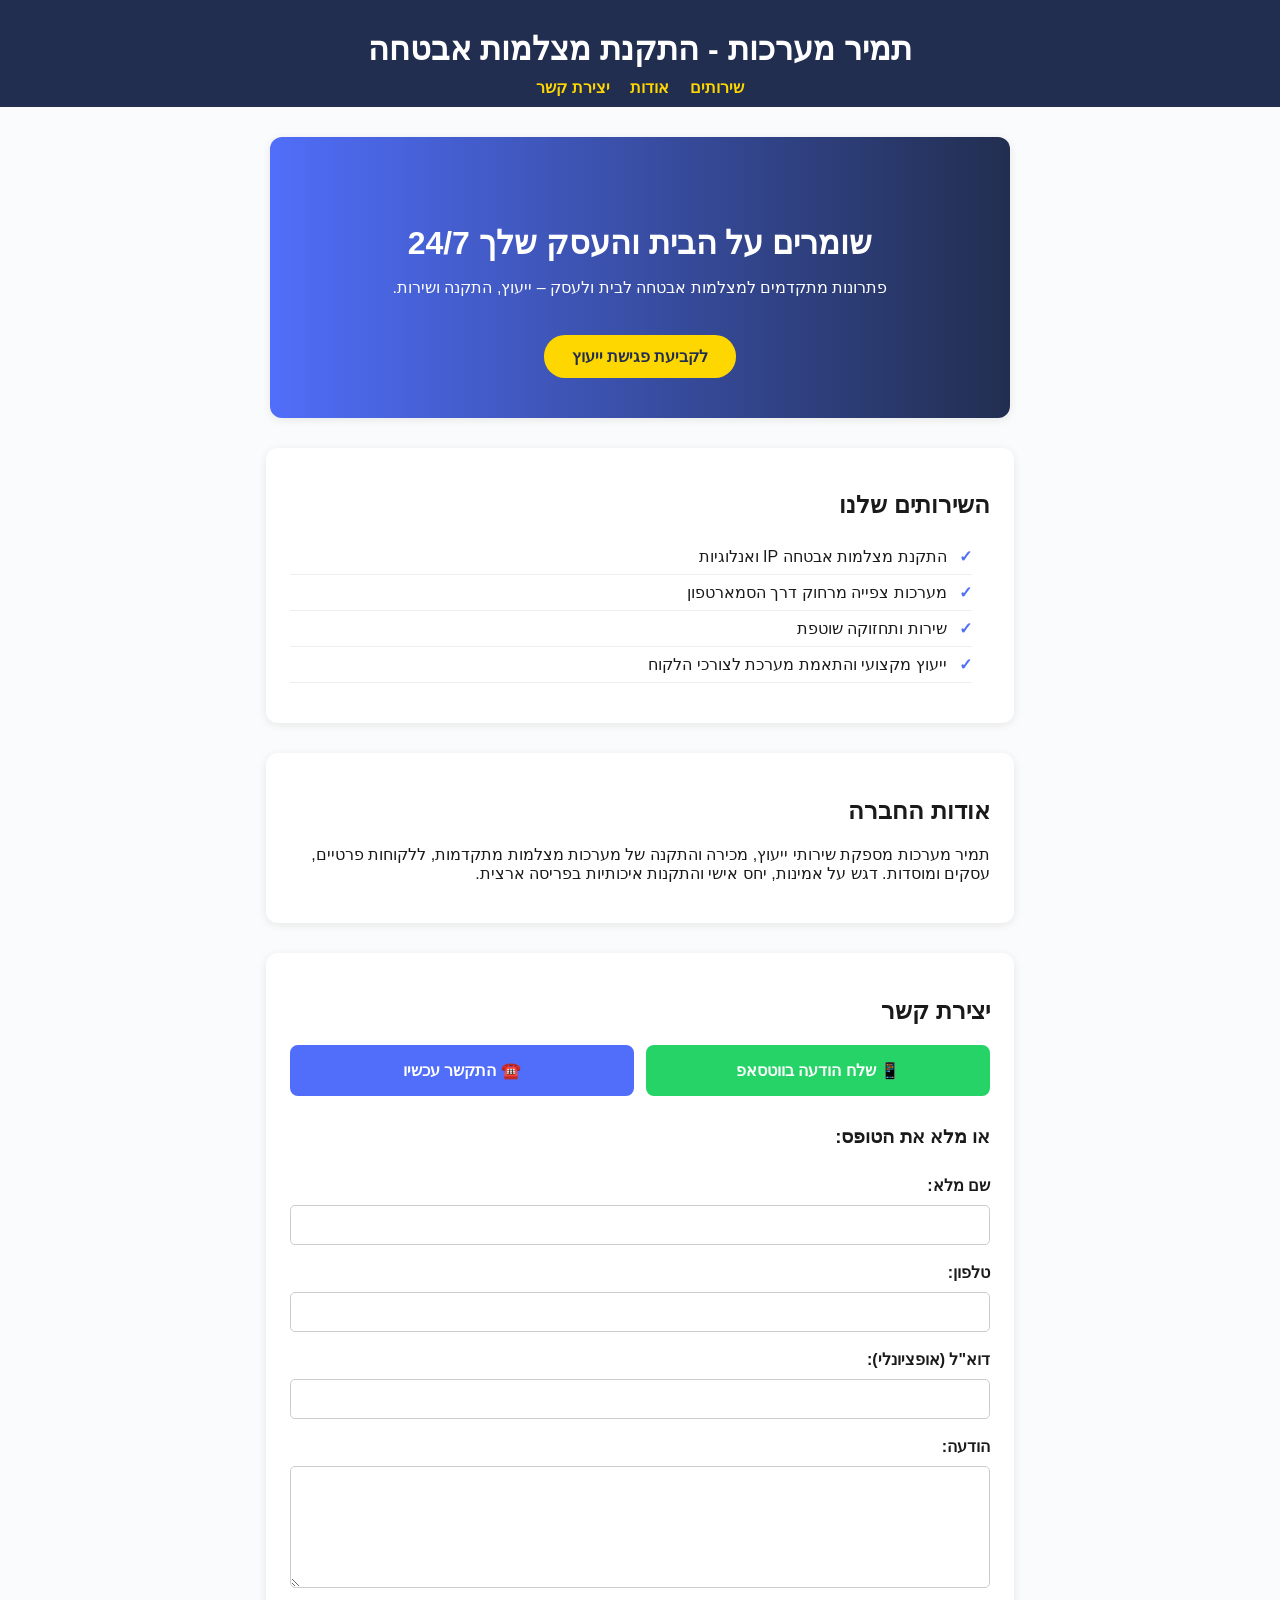
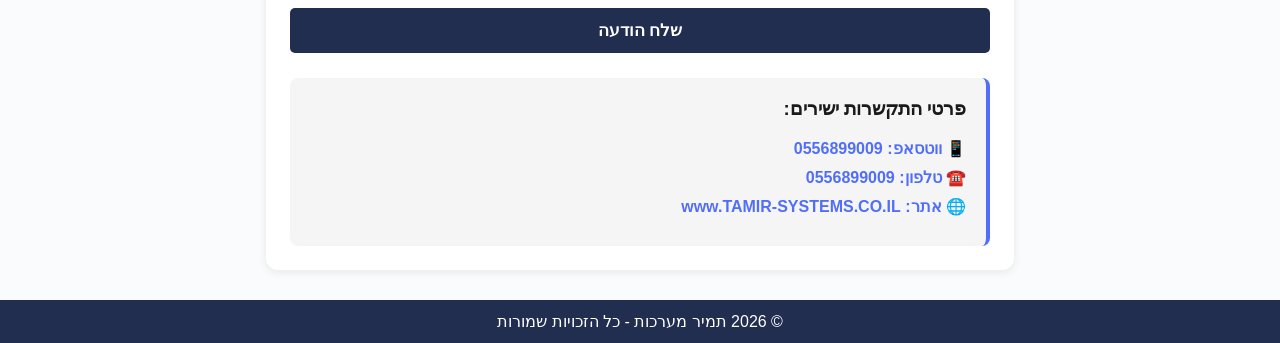
==== index.html @ 3e8c34c9 "הוספת אתר תמיר מערכות - HTML, CSS ו-JavaScript" ====
<!DOCTYPE html>
<html lang="he" dir="rtl">
<head>
  <meta charset="UTF-8">
  <meta name="viewport" content="width=device-width,initial-scale=1.0">
  <title>תמיר מערכות - התקנת מצלמות אבטחה</title>
  <link rel="stylesheet" href="style.css">
</head>
<body>
  <header>
    <h1>תמיר מערכות - התקנת מצלמות אבטחה</h1>
    <nav>
      <a href="#services">שירותים</a>
      <a href="#about">אודות</a>
      <a href="#contact">יצירת קשר</a>
    </nav>
  </header>
  
  <section class="hero">
    <h2>שומרים על הבית והעסק שלך 24/7</h2>
    <p>פתרונות מתקדמים למצלמות אבטחה לבית ולעסק – ייעוץ, התקנה ושירות.</p>
    <a href="#contact" class="cta-button">לקביעת פגישת ייעוץ</a>
  </section>
  
  <section id="services">
    <h2>השירותים שלנו</h2>
    <ul>
      <li>התקנת מצלמות אבטחה IP ואנלוגיות</li>
      <li>מערכות צפייה מרחוק דרך הסמארטפון</li>
      <li>שירות ותחזוקה שוטפת</li>
      <li>ייעוץ מקצועי והתאמת מערכת לצורכי הלקוח</li>
    </ul>
  </section>
  
  <section id="about">
    <h2>אודות החברה</h2>
    <p>
      תמיר מערכות מספקת שירותי ייעוץ, מכירה והתקנה של מערכות מצלמות מתקדמות, ללקוחות פרטיים, עסקים ומוסדות.  
      דגש על אמינות, יחס אישי והתקנות איכותיות בפריסה ארצית.
    </p>
  </section>
  
  <section id="contact">
    <h2>יצירת קשר</h2>
    
    <!-- כפתורי יצירת קשר מהירה -->
    <div class="quick-contact">
      <a href="https://wa.me/972556899009?text=שלום%20תמיר%20מערכות,%20אני%20מעוניין%20בשירותי%20מצלמות%20אבטחה" class="whatsapp-btn" target="_blank">
        📱 שלח הודעה בווטסאפ
      </a>
      <a href="tel:0556899009" class="phone-btn">
        ☎️ התקשר עכשיו
      </a>
    </div>

    <h3>או מלא את הטופס:</h3>
    <form id="contact-form">
      <label for="name">שם מלא:</label>
      <input type="text" id="name" name="name" required>
      <label for="phone">טלפון:</label>
      <input type="tel" id="phone" name="phone" required>
      <label for="email">דוא"ל (אופציונלי):</label>
      <input type="email" id="email" name="email">
      <label for="msg">הודעה:</label>
      <textarea id="msg" name="msg" required></textarea>
      <button type="submit">שלח הודעה</button>
    </form>
    <div id="success-message" style="display:none;">✅ ההודעה נשלחה! נחזור אליך בהקדם.</div>
    
    <div class="contact-info">
      <h3>פרטי התקשרות ישירים:</h3>
      <p>📱 <a href="https://wa.me/972556899009" target="_blank">ווטסאפ: 0556899009</a></p>
      <p>☎️ <a href="tel:0556899009">טלפון: 0556899009</a></p>
      <p>🌐 <a href="https://www.tamir-systems.co.il" target="_blank">אתר: www.TAMIR-SYSTEMS.CO.IL</a></p>
    </div>
  </section>
  
  <footer>
    &copy; 2026 תמיר מערכות - כל הזכויות שמורות
  </footer>

  <script src="script.js"></script>
</body>
</html>
---- style.css ----
body {
  font-family: "Helvetica Neue", Arial, sans-serif;
  margin: 0;
  padding: 0;
  background: #fafbfc;
  color: #1a1a1a;
  direction: rtl;
}

header {
  background: #222e50;
  color: #fff;
  padding: 20px 0 10px 0;
  text-align: center;
}

header h1 {
  margin: 10px 0;
}

header nav a {
  color: #ffd700;
  margin: 0 8px;
  text-decoration: none;
  font-weight: bold;
}

.hero {
  background: linear-gradient(90deg,#506ef9 0%,#222e50 100%);
  color: #fff;
  text-align: center;
  padding: 60px 20px 40px 20px;
}

.hero h2 {
  font-size: 2em;
  margin-bottom: 15px;
}

.cta-button {
  background: #ffd700;
  color: #222e50;
  padding: 12px 28px;
  border-radius: 21px;
  font-weight: bold;
  display: inline-block;
  margin-top: 22px;
  text-decoration: none;
  transition: background 0.2s;
}

.cta-button:hover {
  background: #222e50;
  color: #ffd700;
  border: 2px solid #ffd700;
}

section {
  max-width: 700px;
  margin: 30px auto;
  background: #fff;
  padding: 24px;
  border-radius: 12px;
  box-shadow: 0 2px 8px #e7e7e7;
}

#services ul {
  padding-right: 18px;
  list-style: none;
}

#services li {
  padding: 8px 0;
  border-bottom: 1px solid #eee;
}

#services li:before {
  content: "✓ ";
  color: #506ef9;
  font-weight: bold;
  margin-left: 8px;
}

.quick-contact {
  display: flex;
  gap: 12px;
  margin-bottom: 30px;
  flex-wrap: wrap;
}

.whatsapp-btn, .phone-btn {
  flex: 1;
  min-width: 160px;
  padding: 14px 20px;
  border-radius: 8px;
  text-decoration: none;
  font-weight: bold;
  text-align: center;
  transition: transform 0.2s, box-shadow 0.2s;
}

.whatsapp-btn {
  background: #25d366;
  color: #fff;
  border: 2px solid #25d366;
}

.whatsapp-btn:hover {
  transform: translateY(-2px);
  box-shadow: 0 4px 12px rgba(37, 211, 102, 0.3);
}

.phone-btn {
  background: #506ef9;
  color: #fff;
  border: 2px solid #506ef9;
}

.phone-btn:hover {
  transform: translateY(-2px);
  box-shadow: 0 4px 12px rgba(80, 110, 249, 0.3);
}

#contact-form {
  display: flex;
  flex-direction: column;
  gap: 10px;
  margin: 20px 0;
}

#contact-form label {
  font-weight: bold;
  margin-top: 8px;
}

#contact-form input, #contact-form textarea {
  padding: 10px;
  border: 1px solid #ccc;
  border-radius: 5px;
  font-size: 1em;
  font-family: inherit;
  direction: rtl;
}

#contact-form textarea {
  min-height: 100px;
  resize: vertical;
}

#contact-form button {
  background: #222e50;
  color: #fff;
  border: none;
  padding: 12px 0;
  border-radius: 5px;
  font-size: 1.05em;
  cursor: pointer;
  margin-top: 10px;
  transition: background 0.2s;
  font-weight: bold;
}

#contact-form button:hover {
  background: #506ef9;
}

.contact-info {
  margin-top: 25px;
  background: #f5f5f5;
  padding: 20px;
  border-radius: 8px;
  border-right: 4px solid #506ef9;
}

.contact-info h3 {
  margin-top: 0;
}

.contact-info p {
  margin: 10px 0;
}

.contact-info a {
  color: #506ef9;
  text-decoration: none;
  font-weight: bold;
}

.contact-info a:hover {
  text-decoration: underline;
}

#success-message {
  background: #d4edda;
  color: #155724;
  padding: 15px;
  border-radius: 5px;
  margin: 15px 0;
  border: 1px solid #c3e6cb;
}

footer {
  text-align: center;
  background: #222e50;
  color: #fff;
  padding: 12px 0;
  margin-top: 20px;
}
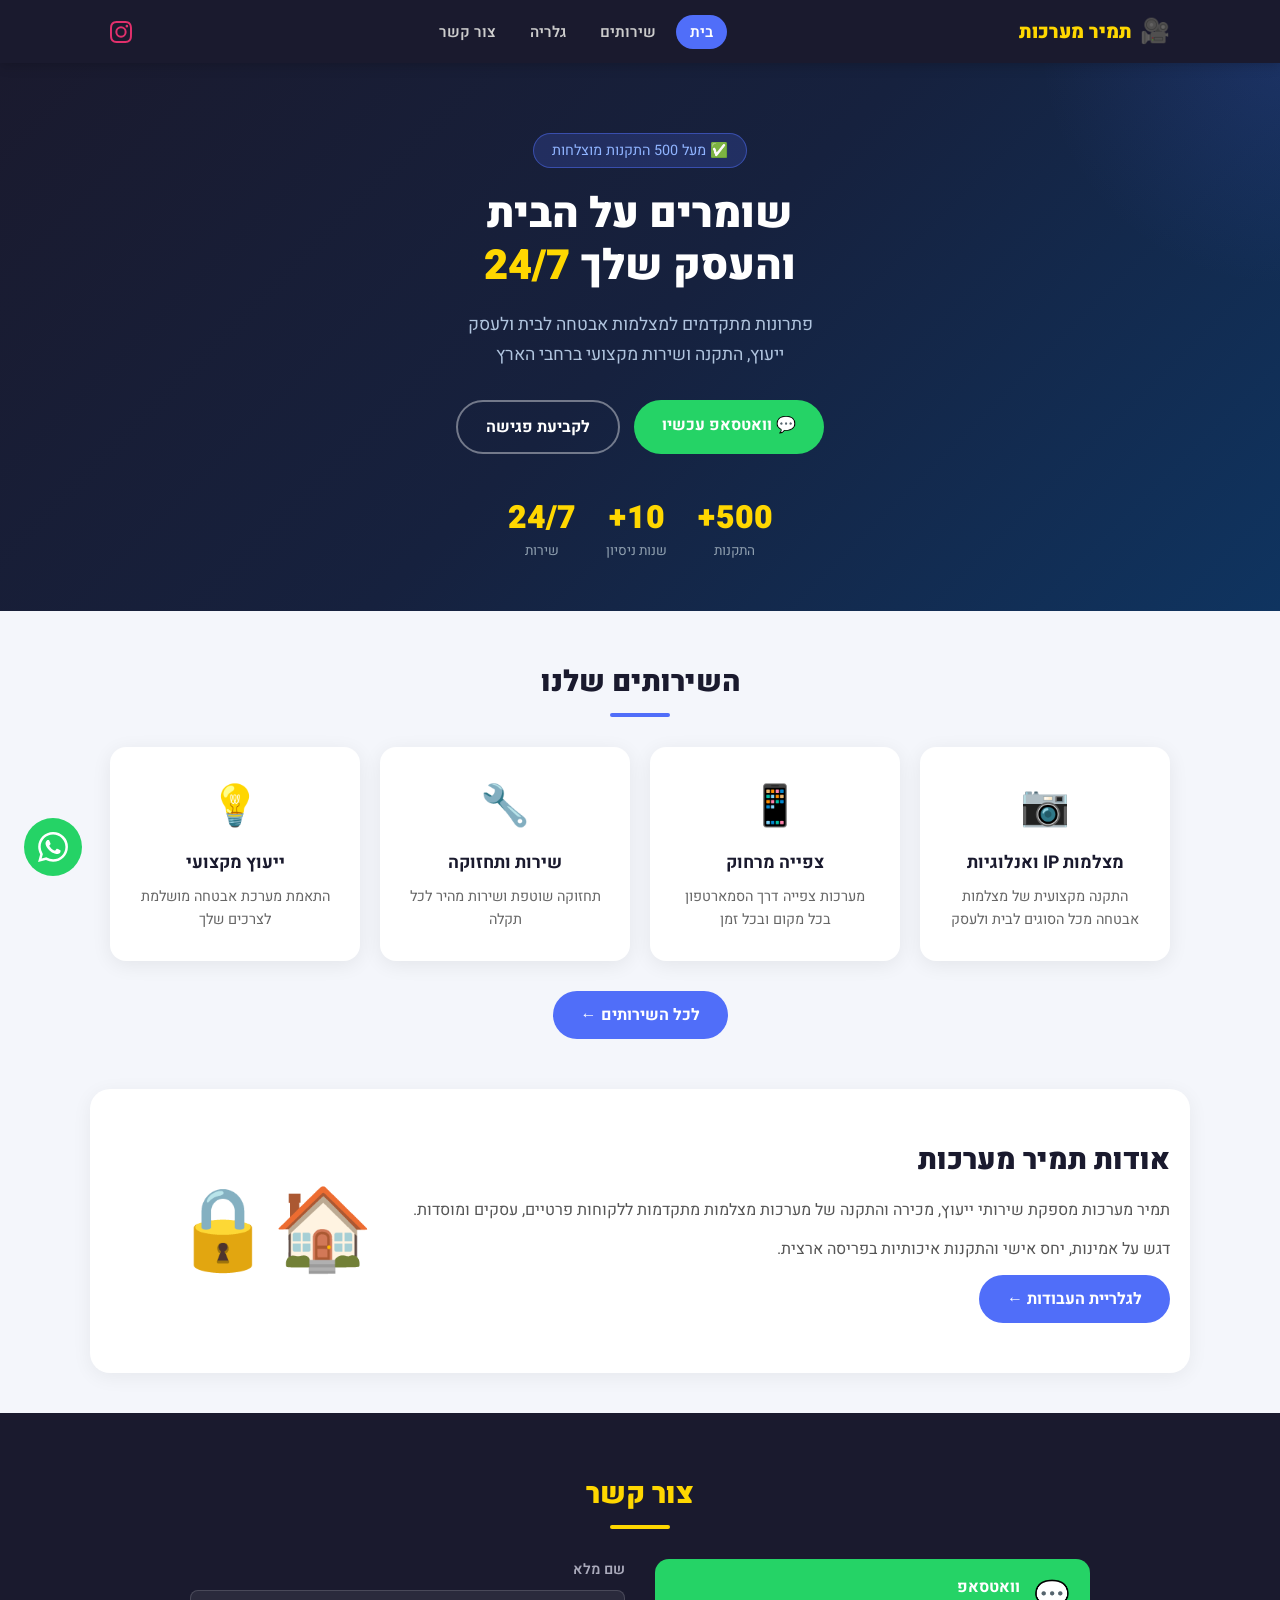
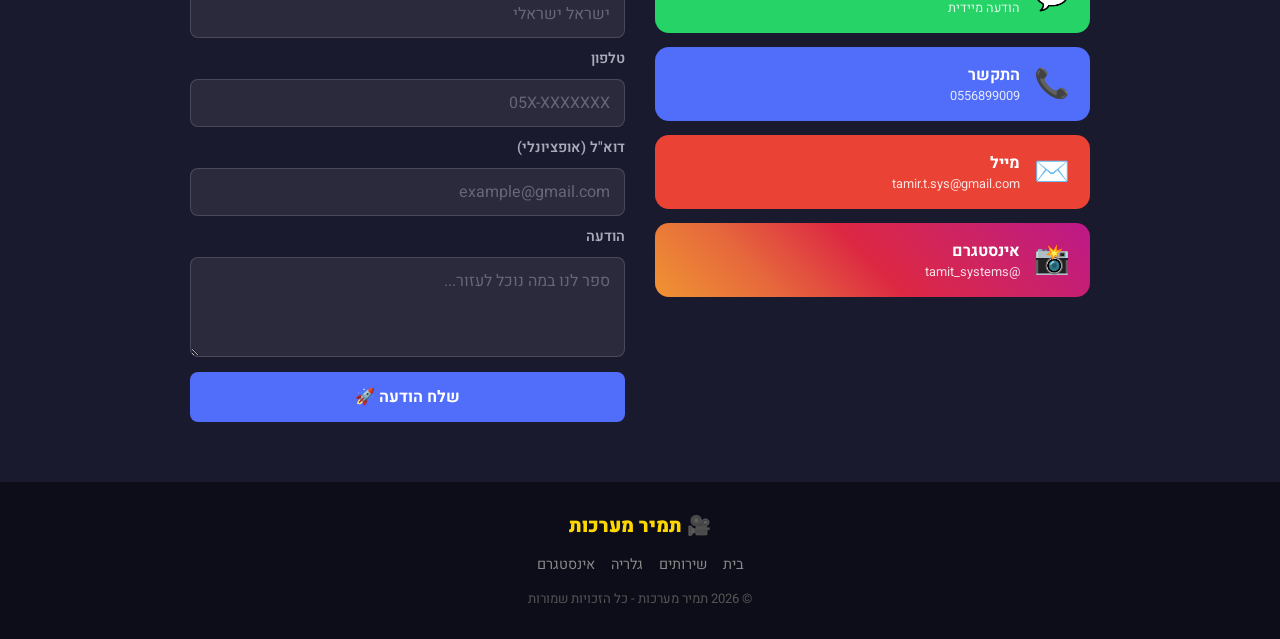
==== commit fc6a1636: "Add files via upload" ====
--- a/index.html
+++ b/index.html
@@ -5,80 +5,141 @@
   <meta name="viewport" content="width=device-width,initial-scale=1.0">
   <title>תמיר מערכות - התקנת מצלמות אבטחה</title>
   <link rel="stylesheet" href="style.css">
+  <link href="https://fonts.googleapis.com/css2?family=Heebo:wght@300;400;700;900&display=swap" rel="stylesheet">
 </head>
 <body>
+
+  <!-- כפתור וואטסאפ צף -->
+  <a href="https://wa.me/972556899009?text=שלום%20תמיר%20מערכות,%20אני%20מעוניין%20בשירותי%20מצלמות%20אבטחה" 
+     class="whatsapp-float" target="_blank" title="שלח הודעה בוואטסאפ">
+    <svg viewBox="0 0 24 24" fill="currentColor"><path d="M17.472 14.382c-.297-.149-1.758-.867-2.03-.967-.273-.099-.471-.148-.67.15-.197.297-.767.966-.94 1.164-.173.199-.347.223-.644.075-.297-.15-1.255-.463-2.39-1.475-.883-.788-1.48-1.761-1.653-2.059-.173-.297-.018-.458.13-.606.134-.133.298-.347.446-.52.149-.174.198-.298.298-.497.099-.198.05-.371-.025-.52-.075-.149-.669-1.612-.916-2.207-.242-.579-.487-.5-.669-.51-.173-.008-.371-.01-.57-.01-.198 0-.52.074-.792.372-.272.297-1.04 1.016-1.04 2.479 0 1.462 1.065 2.875 1.213 3.074.149.198 2.096 3.2 5.077 4.487.709.306 1.262.489 1.694.625.712.227 1.36.195 1.871.118.571-.085 1.758-.719 2.006-1.413.248-.694.248-1.289.173-1.413-.074-.124-.272-.198-.57-.347m-5.421 7.403h-.004a9.87 9.87 0 01-5.031-1.378l-.361-.214-3.741.982.998-3.648-.235-.374a9.86 9.86 0 01-1.51-5.26c.001-5.45 4.436-9.884 9.888-9.884 2.64 0 5.122 1.03 6.988 2.898a9.825 9.825 0 012.893 6.994c-.003 5.45-4.437 9.884-9.885 9.884m8.413-18.297A11.815 11.815 0 0012.05 0C5.495 0 .16 5.335.157 11.892c0 2.096.547 4.142 1.588 5.945L.057 24l6.305-1.654a11.882 11.882 0 005.683 1.448h.005c6.554 0 11.89-5.335 11.893-11.893a11.821 11.821 0 00-3.48-8.413z"/></svg>
+  </a>
+
   <header>
-    <h1>תמיר מערכות - התקנת מצלמות אבטחה</h1>
-    <nav>
-      <a href="#services">שירותים</a>
-      <a href="#about">אודות</a>
-      <a href="#contact">יצירת קשר</a>
-    </nav>
-  </header>
-  
-  <section class="hero">
-    <h2>שומרים על הבית והעסק שלך 24/7</h2>
-    <p>פתרונות מתקדמים למצלמות אבטחה לבית ולעסק – ייעוץ, התקנה ושירות.</p>
-    <a href="#contact" class="cta-button">לקביעת פגישת ייעוץ</a>
-  </section>
-  
-  <section id="services">
-    <h2>השירותים שלנו</h2>
-    <ul>
-      <li>התקנת מצלמות אבטחה IP ואנלוגיות</li>
-      <li>מערכות צפייה מרחוק דרך הסמארטפון</li>
-      <li>שירות ותחזוקה שוטפת</li>
-      <li>ייעוץ מקצועי והתאמת מערכת לצורכי הלקוח</li>
-    </ul>
-  </section>
-  
-  <section id="about">
-    <h2>אודות החברה</h2>
-    <p>
-      תמיר מערכות מספקת שירותי ייעוץ, מכירה והתקנה של מערכות מצלמות מתקדמות, ללקוחות פרטיים, עסקים ומוסדות.  
-      דגש על אמינות, יחס אישי והתקנות איכותיות בפריסה ארצית.
-    </p>
-  </section>
-  
-  <section id="contact">
-    <h2>יצירת קשר</h2>
-    
-    <!-- כפתורי יצירת קשר מהירה -->
-    <div class="quick-contact">
-      <a href="https://wa.me/972556899009?text=שלום%20תמיר%20מערכות,%20אני%20מעוניין%20בשירותי%20מצלמות%20אבטחה" class="whatsapp-btn" target="_blank">
-        📱 שלח הודעה בווטסאפ
-      </a>
-      <a href="tel:0556899009" class="phone-btn">
-        ☎️ התקשר עכשיו
+    <div class="header-inner">
+      <div class="logo">
+        <span class="logo-icon">🎥</span>
+        <span class="logo-text">תמיר מערכות</span>
+      </div>
+      <nav>
+        <a href="index.html" class="active">בית</a>
+        <a href="services.html">שירותים</a>
+        <a href="gallery.html">גלריה</a>
+        <a href="index.html#contact">צור קשר</a>
+      </nav>
+      <a href="https://www.instagram.com/tamit_systems" target="_blank" class="insta-header" title="אינסטגרם">
+        <svg viewBox="0 0 24 24" fill="currentColor" width="22" height="22"><path d="M12 2.163c3.204 0 3.584.012 4.85.07 3.252.148 4.771 1.691 4.919 4.919.058 1.265.069 1.645.069 4.849 0 3.205-.012 3.584-.069 4.849-.149 3.225-1.664 4.771-4.919 4.919-1.266.058-1.644.07-4.85.07-3.204 0-3.584-.012-4.849-.07-3.26-.149-4.771-1.699-4.919-4.92-.058-1.265-.07-1.644-.07-4.849 0-3.204.013-3.583.07-4.849.149-3.227 1.664-4.771 4.919-4.919 1.266-.057 1.645-.069 4.849-.069zM12 0C8.741 0 8.333.014 7.053.072 2.695.272.273 2.69.073 7.052.014 8.333 0 8.741 0 12c0 3.259.014 3.668.072 4.948.2 4.358 2.618 6.78 6.98 6.98C8.333 23.986 8.741 24 12 24c3.259 0 3.668-.014 4.948-.072 4.354-.2 6.782-2.618 6.979-6.98.059-1.28.073-1.689.073-4.948 0-3.259-.014-3.667-.072-4.947-.196-4.354-2.617-6.78-6.979-6.98C15.668.014 15.259 0 12 0zm0 5.838a6.162 6.162 0 100 12.324 6.162 6.162 0 000-12.324zM12 16a4 4 0 110-8 4 4 0 010 8zm6.406-11.845a1.44 1.44 0 100 2.881 1.44 1.44 0 000-2.881z"/></svg>
       </a>
     </div>
+  </header>
 
-    <h3>או מלא את הטופס:</h3>
-    <form id="contact-form">
-      <label for="name">שם מלא:</label>
-      <input type="text" id="name" name="name" required>
-      <label for="phone">טלפון:</label>
-      <input type="tel" id="phone" name="phone" required>
-      <label for="email">דוא"ל (אופציונלי):</label>
-      <input type="email" id="email" name="email">
-      <label for="msg">הודעה:</label>
-      <textarea id="msg" name="msg" required></textarea>
-      <button type="submit">שלח הודעה</button>
-    </form>
-    <div id="success-message" style="display:none;">✅ ההודעה נשלחה! נחזור אליך בהקדם.</div>
-    
-    <div class="contact-info">
-      <h3>פרטי התקשרות ישירים:</h3>
-      <p>📱 <a href="https://wa.me/972556899009" target="_blank">ווטסאפ: 0556899009</a></p>
-      <p>☎️ <a href="tel:0556899009">טלפון: 0556899009</a></p>
-      <p>🌐 <a href="https://www.tamir-systems.co.il" target="_blank">אתר: www.TAMIR-SYSTEMS.CO.IL</a></p>
+  <section class="hero">
+    <div class="hero-content">
+      <div class="hero-badge animate-fade-up">✅ מעל 500 התקנות מוצלחות</div>
+      <h1 class="animate-fade-up delay-1">שומרים על הבית<br>והעסק שלך <span class="highlight">24/7</span></h1>
+      <p class="animate-fade-up delay-2">פתרונות מתקדמים למצלמות אבטחה לבית ולעסק<br>ייעוץ, התקנה ושירות מקצועי ברחבי הארץ</p>
+      <div class="hero-btns animate-fade-up delay-3">
+        <a href="https://wa.me/972556899009?text=שלום%20תמיר%20מערכות,%20אני%20מעוניין%20בשירותי%20מצלמות%20אבטחה" class="btn-wa" target="_blank">💬 וואטסאפ עכשיו</a>
+        <a href="#contact" class="btn-outline">לקביעת פגישה</a>
+      </div>
+    </div>
+    <div class="hero-stats animate-fade-up delay-4">
+      <div class="stat"><span class="stat-num">500+</span><span class="stat-label">התקנות</span></div>
+      <div class="stat"><span class="stat-num">10+</span><span class="stat-label">שנות ניסיון</span></div>
+      <div class="stat"><span class="stat-num">24/7</span><span class="stat-label">שירות</span></div>
     </div>
   </section>
-  
+
+  <section class="section-cards">
+    <h2 class="section-title animate-on-scroll">השירותים שלנו</h2>
+    <div class="cards">
+      <div class="card animate-on-scroll">
+        <div class="card-icon">📷</div>
+        <h3>מצלמות IP ואנלוגיות</h3>
+        <p>התקנה מקצועית של מצלמות אבטחה מכל הסוגים לבית ולעסק</p>
+      </div>
+      <div class="card animate-on-scroll">
+        <div class="card-icon">📱</div>
+        <h3>צפייה מרחוק</h3>
+        <p>מערכות צפייה דרך הסמארטפון בכל מקום ובכל זמן</p>
+      </div>
+      <div class="card animate-on-scroll">
+        <div class="card-icon">🔧</div>
+        <h3>שירות ותחזוקה</h3>
+        <p>תחזוקה שוטפת ושירות מהיר לכל תקלה</p>
+      </div>
+      <div class="card animate-on-scroll">
+        <div class="card-icon">💡</div>
+        <h3>ייעוץ מקצועי</h3>
+        <p>התאמת מערכת אבטחה מושלמת לצרכים שלך</p>
+      </div>
+    </div>
+    <div class="center-btn">
+      <a href="services.html" class="btn-primary">לכל השירותים ←</a>
+    </div>
+  </section>
+
+  <section class="section-about animate-on-scroll">
+    <div class="about-text">
+      <h2>אודות תמיר מערכות</h2>
+      <p>תמיר מערכות מספקת שירותי ייעוץ, מכירה והתקנה של מערכות מצלמות מתקדמות ללקוחות פרטיים, עסקים ומוסדות.</p>
+      <p>דגש על אמינות, יחס אישי והתקנות איכותיות בפריסה ארצית.</p>
+      <a href="gallery.html" class="btn-primary">לגלריית העבודות ←</a>
+    </div>
+    <div class="about-emoji">🏠🔒</div>
+  </section>
+
+  <section id="contact" class="section-contact">
+    <h2 class="section-title animate-on-scroll">צור קשר</h2>
+    <div class="contact-grid">
+      <div class="contact-btns animate-on-scroll">
+        <a href="https://wa.me/972556899009?text=שלום%20תמיר%20מערכות,%20אני%20מעוניין%20בשירותי%20מצלמות%20אבטחה" class="big-btn wa" target="_blank">
+          <span class="big-btn-icon">💬</span>
+          <span class="big-btn-text"><strong>וואטסאפ</strong><small>הודעה מיידית</small></span>
+        </a>
+        <a href="tel:0556899009" class="big-btn phone">
+          <span class="big-btn-icon">📞</span>
+          <span class="big-btn-text"><strong>התקשר</strong><small>0556899009</small></span>
+        </a>
+        <a href="mailto:tamir.t.sys@gmail.com" class="big-btn email">
+          <span class="big-btn-icon">✉️</span>
+          <span class="big-btn-text"><strong>מייל</strong><small>tamir.t.sys@gmail.com</small></span>
+        </a>
+        <a href="https://www.instagram.com/tamit_systems" target="_blank" class="big-btn insta">
+          <span class="big-btn-icon">📸</span>
+          <span class="big-btn-text"><strong>אינסטגרם</strong><small>@tamit_systems</small></span>
+        </a>
+      </div>
+      <div class="contact-form-wrap animate-on-scroll">
+        <form id="contact-form">
+          <label>שם מלא</label>
+          <input type="text" id="name" required placeholder="ישראל ישראלי">
+          <label>טלפון</label>
+          <input type="tel" id="phone" required placeholder="05X-XXXXXXX">
+          <label>דוא"ל (אופציונלי)</label>
+          <input type="email" id="email" placeholder="example@gmail.com">
+          <label>הודעה</label>
+          <textarea id="msg" required placeholder="ספר לנו במה נוכל לעזור..."></textarea>
+          <button type="submit">שלח הודעה 🚀</button>
+        </form>
+        <div id="success-message" style="display:none;">✅ ההודעה נשלחה! נחזור אליך בהקדם.</div>
+      </div>
+    </div>
+  </section>
+
   <footer>
-    &copy; 2026 תמיר מערכות - כל הזכויות שמורות
+    <div class="footer-inner">
+      <div class="footer-logo">🎥 תמיר מערכות</div>
+      <div class="footer-links">
+        <a href="index.html">בית</a>
+        <a href="services.html">שירותים</a>
+        <a href="gallery.html">גלריה</a>
+        <a href="https://www.instagram.com/tamit_systems" target="_blank">אינסטגרם</a>
+      </div>
+      <div class="footer-copy">&copy; 2026 תמיר מערכות - כל הזכויות שמורות</div>
+    </div>
   </footer>
 
   <script src="script.js"></script>
 </body>
-</html>+</html>
--- a/style.css
+++ b/style.css
@@ -1,208 +1,535 @@
+/* === RESET & BASE === */
+* { box-sizing: border-box; margin: 0; padding: 0; }
+
 body {
-  font-family: "Helvetica Neue", Arial, sans-serif;
-  margin: 0;
-  padding: 0;
-  background: #fafbfc;
-  color: #1a1a1a;
+  font-family: 'Heebo', 'Helvetica Neue', Arial, sans-serif;
+  background: #f4f6fb;
+  color: #1a1a2e;
   direction: rtl;
 }
 
+/* === ANIMATIONS === */
+@keyframes fadeUp {
+  from { opacity: 0; transform: translateY(30px); }
+  to   { opacity: 1; transform: translateY(0); }
+}
+@keyframes pulse {
+  0%, 100% { transform: scale(1); box-shadow: 0 4px 20px rgba(37,211,102,0.4); }
+  50%       { transform: scale(1.08); box-shadow: 0 8px 30px rgba(37,211,102,0.6); }
+}
+@keyframes slideIn {
+  from { opacity: 0; transform: translateX(20px); }
+  to   { opacity: 1; transform: translateX(0); }
+}
+
+.animate-fade-up {
+  opacity: 0;
+  animation: fadeUp 0.7s ease forwards;
+}
+.delay-1 { animation-delay: 0.15s; }
+.delay-2 { animation-delay: 0.30s; }
+.delay-3 { animation-delay: 0.45s; }
+.delay-4 { animation-delay: 0.60s; }
+
+.animate-on-scroll {
+  opacity: 0;
+  transform: translateY(25px);
+  transition: opacity 0.6s ease, transform 0.6s ease;
+}
+.animate-on-scroll.visible {
+  opacity: 1;
+  transform: translateY(0);
+}
+
+/* === WHATSAPP FLOAT === */
+.whatsapp-float {
+  position: fixed;
+  bottom: 24px;
+  left: 24px;
+  width: 58px;
+  height: 58px;
+  background: #25d366;
+  border-radius: 50%;
+  display: flex;
+  align-items: center;
+  justify-content: center;
+  color: #fff;
+  z-index: 999;
+  animation: pulse 2s infinite;
+  text-decoration: none;
+}
+.whatsapp-float svg { width: 30px; height: 30px; }
+
+/* === HEADER === */
 header {
-  background: #222e50;
-  color: #fff;
-  padding: 20px 0 10px 0;
-  text-align: center;
-}
-
-header h1 {
-  margin: 10px 0;
-}
-
-header nav a {
+  background: #1a1a2e;
+  position: sticky;
+  top: 0;
+  z-index: 100;
+  box-shadow: 0 2px 12px rgba(0,0,0,0.2);
+}
+.header-inner {
+  max-width: 1100px;
+  margin: 0 auto;
+  padding: 14px 20px;
+  display: flex;
+  align-items: center;
+  gap: 20px;
+}
+.logo {
+  display: flex;
+  align-items: center;
+  gap: 8px;
+  text-decoration: none;
+}
+.logo-icon { font-size: 1.5em; }
+.logo-text {
   color: #ffd700;
-  margin: 0 8px;
-  text-decoration: none;
-  font-weight: bold;
-}
-
+  font-size: 1.2em;
+  font-weight: 900;
+  white-space: nowrap;
+}
+nav {
+  display: flex;
+  gap: 6px;
+  flex: 1;
+  justify-content: center;
+  flex-wrap: wrap;
+}
+nav a {
+  color: #ccc;
+  text-decoration: none;
+  font-weight: 600;
+  padding: 6px 14px;
+  border-radius: 20px;
+  transition: all 0.2s;
+  font-size: 0.95em;
+}
+nav a:hover, nav a.active {
+  background: #506ef9;
+  color: #fff;
+}
+.insta-header {
+  color: #e1306c;
+  transition: transform 0.2s;
+  display: flex;
+}
+.insta-header:hover { transform: scale(1.15); }
+
+/* === HERO === */
 .hero {
-  background: linear-gradient(90deg,#506ef9 0%,#222e50 100%);
-  color: #fff;
-  text-align: center;
-  padding: 60px 20px 40px 20px;
-}
-
-.hero h2 {
+  background: linear-gradient(135deg, #1a1a2e 0%, #16213e 50%, #0f3460 100%);
+  color: #fff;
+  padding: 70px 20px 50px;
+  text-align: center;
+  position: relative;
+  overflow: hidden;
+}
+.hero::before {
+  content: '';
+  position: absolute;
+  top: -50%;
+  right: -20%;
+  width: 500px;
+  height: 500px;
+  background: radial-gradient(circle, rgba(80,110,249,0.15) 0%, transparent 70%);
+  pointer-events: none;
+}
+.hero-badge {
+  display: inline-block;
+  background: rgba(80,110,249,0.2);
+  border: 1px solid rgba(80,110,249,0.5);
+  color: #90b4ff;
+  padding: 6px 18px;
+  border-radius: 20px;
+  font-size: 0.9em;
+  margin-bottom: 20px;
+}
+.hero h1 {
+  font-size: 2.6em;
+  font-weight: 900;
+  line-height: 1.25;
+  margin-bottom: 18px;
+}
+.highlight {
+  color: #ffd700;
+  position: relative;
+}
+.hero p {
+  font-size: 1.1em;
+  color: #b0c4de;
+  line-height: 1.7;
+  margin-bottom: 30px;
+}
+.hero-btns {
+  display: flex;
+  gap: 14px;
+  justify-content: center;
+  flex-wrap: wrap;
+  margin-bottom: 40px;
+}
+.btn-wa {
+  background: #25d366;
+  color: #fff;
+  padding: 13px 28px;
+  border-radius: 30px;
+  font-weight: 700;
+  text-decoration: none;
+  font-size: 1em;
+  transition: all 0.2s;
+  display: inline-block;
+}
+.btn-wa:hover { background: #1da851; transform: translateY(-2px); }
+
+.btn-outline {
+  background: transparent;
+  color: #fff;
+  padding: 13px 28px;
+  border-radius: 30px;
+  font-weight: 700;
+  text-decoration: none;
+  font-size: 1em;
+  border: 2px solid rgba(255,255,255,0.4);
+  transition: all 0.2s;
+  display: inline-block;
+}
+.btn-outline:hover { border-color: #fff; background: rgba(255,255,255,0.1); }
+
+.hero-stats {
+  display: flex;
+  gap: 30px;
+  justify-content: center;
+  flex-wrap: wrap;
+}
+.stat {
+  display: flex;
+  flex-direction: column;
+  align-items: center;
+}
+.stat-num {
   font-size: 2em;
-  margin-bottom: 15px;
-}
-
-.cta-button {
-  background: #ffd700;
-  color: #222e50;
+  font-weight: 900;
+  color: #ffd700;
+}
+.stat-label {
+  font-size: 0.85em;
+  color: #90a0b0;
+}
+
+/* === PAGE HERO (for inner pages) === */
+.page-hero {
+  background: linear-gradient(135deg, #1a1a2e, #0f3460);
+  color: #fff;
+  text-align: center;
+  padding: 60px 20px 40px;
+}
+.page-hero h1 {
+  font-size: 2.2em;
+  font-weight: 900;
+  color: #ffd700;
+  margin-bottom: 10px;
+}
+.page-hero p { color: #b0c4de; font-size: 1.1em; }
+
+/* === SECTION TITLES === */
+.section-title {
+  text-align: center;
+  font-size: 1.8em;
+  font-weight: 900;
+  color: #1a1a2e;
+  margin-bottom: 30px;
+  position: relative;
+}
+.section-title::after {
+  content: '';
+  display: block;
+  width: 60px;
+  height: 4px;
+  background: #506ef9;
+  margin: 10px auto 0;
+  border-radius: 2px;
+}
+
+/* === CARDS === */
+.section-cards {
+  max-width: 1100px;
+  margin: 0 auto;
+  padding: 50px 20px;
+}
+.cards {
+  display: grid;
+  grid-template-columns: repeat(auto-fit, minmax(220px, 1fr));
+  gap: 20px;
+  margin-bottom: 30px;
+}
+.card {
+  background: #fff;
+  border-radius: 16px;
+  padding: 28px 22px;
+  text-align: center;
+  box-shadow: 0 4px 20px rgba(0,0,0,0.07);
+  transition: all 0.3s;
+  border: 2px solid transparent;
+}
+.card:hover {
+  transform: translateY(-6px);
+  border-color: #506ef9;
+  box-shadow: 0 10px 30px rgba(80,110,249,0.15);
+}
+.card-icon { font-size: 2.5em; margin-bottom: 14px; }
+.card h3 { font-size: 1.1em; font-weight: 700; margin-bottom: 10px; color: #1a1a2e; }
+.card p { font-size: 0.9em; color: #666; line-height: 1.6; }
+
+.center-btn { text-align: center; }
+.btn-primary {
+  background: #506ef9;
+  color: #fff;
   padding: 12px 28px;
-  border-radius: 21px;
-  font-weight: bold;
+  border-radius: 30px;
+  font-weight: 700;
+  text-decoration: none;
   display: inline-block;
-  margin-top: 22px;
-  text-decoration: none;
-  transition: background 0.2s;
-}
-
-.cta-button:hover {
-  background: #222e50;
-  color: #ffd700;
-  border: 2px solid #ffd700;
-}
-
-section {
-  max-width: 700px;
-  margin: 30px auto;
+  transition: all 0.2s;
+  font-size: 1em;
+}
+.btn-primary:hover { background: #3a56e8; transform: translateY(-2px); }
+
+/* === ABOUT === */
+.section-about {
   background: #fff;
-  padding: 24px;
-  border-radius: 12px;
-  box-shadow: 0 2px 8px #e7e7e7;
-}
-
-#services ul {
-  padding-right: 18px;
-  list-style: none;
-}
-
-#services li {
-  padding: 8px 0;
-  border-bottom: 1px solid #eee;
-}
-
-#services li:before {
-  content: "✓ ";
-  color: #506ef9;
-  font-weight: bold;
-  margin-left: 8px;
-}
-
-.quick-contact {
-  display: flex;
-  gap: 12px;
-  margin-bottom: 30px;
-  flex-wrap: wrap;
-}
-
-.whatsapp-btn, .phone-btn {
-  flex: 1;
-  min-width: 160px;
-  padding: 14px 20px;
-  border-radius: 8px;
-  text-decoration: none;
-  font-weight: bold;
-  text-align: center;
-  transition: transform 0.2s, box-shadow 0.2s;
-}
-
-.whatsapp-btn {
-  background: #25d366;
-  color: #fff;
-  border: 2px solid #25d366;
-}
-
-.whatsapp-btn:hover {
-  transform: translateY(-2px);
-  box-shadow: 0 4px 12px rgba(37, 211, 102, 0.3);
-}
-
-.phone-btn {
-  background: #506ef9;
-  color: #fff;
-  border: 2px solid #506ef9;
-}
-
-.phone-btn:hover {
-  transform: translateY(-2px);
-  box-shadow: 0 4px 12px rgba(80, 110, 249, 0.3);
-}
-
+  padding: 50px 20px;
+  display: flex;
+  align-items: center;
+  gap: 40px;
+  max-width: 1100px;
+  margin: 0 auto;
+  border-radius: 20px;
+  box-shadow: 0 4px 20px rgba(0,0,0,0.06);
+  margin-bottom: 40px;
+}
+.about-text h2 { font-size: 1.8em; font-weight: 900; margin-bottom: 16px; color: #1a1a2e; }
+.about-text p { color: #555; line-height: 1.7; margin-bottom: 12px; }
+.about-emoji { font-size: 5em; flex-shrink: 0; }
+
+/* === CONTACT === */
+.section-contact {
+  background: #1a1a2e;
+  padding: 60px 20px;
+  color: #fff;
+}
+.section-contact .section-title { color: #ffd700; }
+.section-contact .section-title::after { background: #ffd700; }
+
+.contact-grid {
+  display: grid;
+  grid-template-columns: 1fr 1fr;
+  gap: 30px;
+  max-width: 900px;
+  margin: 0 auto;
+}
+@media (max-width: 700px) { .contact-grid { grid-template-columns: 1fr; } }
+
+.contact-btns { display: flex; flex-direction: column; gap: 14px; }
+
+.big-btn {
+  display: flex;
+  align-items: center;
+  gap: 14px;
+  padding: 16px 20px;
+  border-radius: 14px;
+  text-decoration: none;
+  font-weight: 700;
+  transition: all 0.2s;
+}
+.big-btn:hover { transform: translateX(-4px); filter: brightness(1.1); }
+.big-btn-icon { font-size: 1.8em; }
+.big-btn-text { display: flex; flex-direction: column; }
+.big-btn-text strong { font-size: 1em; }
+.big-btn-text small { font-size: 0.8em; opacity: 0.85; font-weight: 400; }
+
+.big-btn.wa    { background: #25d366; color: #fff; }
+.big-btn.phone { background: #506ef9; color: #fff; }
+.big-btn.email { background: #ea4335; color: #fff; }
+.big-btn.insta { background: linear-gradient(45deg, #f09433, #e6683c, #dc2743, #cc2366, #bc1888); color: #fff; }
+
+/* === CONTACT FORM === */
+.contact-form-wrap { }
 #contact-form {
   display: flex;
   flex-direction: column;
   gap: 10px;
-  margin: 20px 0;
-}
-
+}
 #contact-form label {
-  font-weight: bold;
-  margin-top: 8px;
-}
-
-#contact-form input, #contact-form textarea {
-  padding: 10px;
-  border: 1px solid #ccc;
-  border-radius: 5px;
+  font-weight: 600;
+  font-size: 0.9em;
+  color: #aab;
+}
+#contact-form input,
+#contact-form textarea {
+  padding: 11px 14px;
+  border: 1px solid rgba(255,255,255,0.15);
+  border-radius: 8px;
   font-size: 1em;
   font-family: inherit;
   direction: rtl;
-}
-
-#contact-form textarea {
-  min-height: 100px;
-  resize: vertical;
-}
-
+  background: rgba(255,255,255,0.07);
+  color: #fff;
+  transition: border 0.2s;
+}
+#contact-form input::placeholder,
+#contact-form textarea::placeholder { color: #667; }
+#contact-form input:focus,
+#contact-form textarea:focus {
+  border-color: #506ef9;
+  outline: none;
+  background: rgba(255,255,255,0.1);
+}
+#contact-form textarea { min-height: 100px; resize: vertical; }
 #contact-form button {
-  background: #222e50;
+  background: #506ef9;
   color: #fff;
   border: none;
-  padding: 12px 0;
-  border-radius: 5px;
-  font-size: 1.05em;
+  padding: 13px;
+  border-radius: 8px;
+  font-size: 1em;
   cursor: pointer;
-  margin-top: 10px;
+  font-weight: 700;
+  font-family: inherit;
   transition: background 0.2s;
-  font-weight: bold;
-}
-
-#contact-form button:hover {
-  background: #506ef9;
-}
-
-.contact-info {
-  margin-top: 25px;
-  background: #f5f5f5;
-  padding: 20px;
+  margin-top: 5px;
+}
+#contact-form button:hover { background: #3a56e8; }
+#success-message {
+  background: rgba(37,211,102,0.15);
+  color: #25d366;
+  border: 1px solid rgba(37,211,102,0.3);
+  padding: 14px;
   border-radius: 8px;
-  border-right: 4px solid #506ef9;
-}
-
-.contact-info h3 {
+  margin-top: 12px;
+  font-weight: 600;
+  text-align: center;
+}
+
+/* === SERVICES FULL PAGE === */
+.services-full {
+  max-width: 900px;
+  margin: 0 auto;
+  padding: 40px 20px;
+  display: flex;
+  flex-direction: column;
+  gap: 24px;
+}
+.service-item {
+  background: #fff;
+  border-radius: 16px;
+  padding: 28px;
+  display: flex;
+  gap: 22px;
+  align-items: flex-start;
+  box-shadow: 0 4px 18px rgba(0,0,0,0.07);
+  border-right: 5px solid #506ef9;
+  transition: all 0.3s;
+}
+.service-item:hover { transform: translateX(-4px); box-shadow: 0 8px 28px rgba(80,110,249,0.15); }
+.service-icon { font-size: 2.5em; flex-shrink: 0; }
+.service-content h2 { font-size: 1.2em; font-weight: 900; margin-bottom: 8px; color: #1a1a2e; }
+.service-content p { color: #555; line-height: 1.6; margin-bottom: 12px; }
+.service-content ul { list-style: none; padding: 0; }
+.service-content li { padding: 4px 0; color: #444; font-size: 0.95em; }
+
+/* === GALLERY === */
+.gallery-section {
+  max-width: 1100px;
+  margin: 0 auto;
+  padding: 40px 20px;
+}
+.gallery-grid {
+  display: grid;
+  grid-template-columns: repeat(auto-fill, minmax(260px, 1fr));
+  gap: 20px;
+  margin-bottom: 40px;
+}
+.gallery-card {
+  background: #fff;
+  border-radius: 16px;
+  overflow: hidden;
+  box-shadow: 0 4px 18px rgba(0,0,0,0.08);
+  transition: all 0.3s;
+  cursor: pointer;
+}
+.gallery-card:hover { transform: translateY(-6px); box-shadow: 0 12px 30px rgba(0,0,0,0.13); }
+.gallery-img {
+  background: linear-gradient(135deg, #1a1a2e, #0f3460);
+  height: 160px;
+  display: flex;
+  align-items: center;
+  justify-content: center;
+  font-size: 4em;
+}
+.gallery-label {
+  padding: 14px 16px;
+  font-size: 0.9em;
+  font-weight: 600;
+  color: #333;
+}
+.gallery-note {
+  text-align: center;
+  padding: 30px;
+  background: linear-gradient(135deg, #f8f0ff, #ffe8f5);
+  border-radius: 16px;
+  border: 2px solid #e1306c;
+}
+.gallery-note p { font-size: 1.1em; margin-bottom: 16px; font-weight: 600; color: #333; }
+.btn-insta {
+  background: linear-gradient(45deg, #f09433, #e6683c, #dc2743, #cc2366, #bc1888);
+  color: #fff;
+  padding: 12px 28px;
+  border-radius: 30px;
+  font-weight: 700;
+  text-decoration: none;
+  display: inline-block;
+  transition: all 0.2s;
+}
+.btn-insta:hover { transform: translateY(-2px); filter: brightness(1.1); }
+
+/* === CTA BANNER === */
+.cta-banner {
+  background: linear-gradient(135deg, #506ef9, #222e80);
+  color: #fff;
+  text-align: center;
+  padding: 50px 20px;
+  margin: 40px 0 0;
+}
+.cta-banner h2 { font-size: 1.8em; font-weight: 900; margin-bottom: 24px; }
+.cta-btns { display: flex; gap: 14px; justify-content: center; flex-wrap: wrap; }
+
+/* === FOOTER === */
+footer {
+  background: #0d0d1a;
+  color: #888;
+  padding: 30px 20px;
   margin-top: 0;
 }
-
-.contact-info p {
-  margin: 10px 0;
-}
-
-.contact-info a {
-  color: #506ef9;
-  text-decoration: none;
-  font-weight: bold;
-}
-
-.contact-info a:hover {
-  text-decoration: underline;
-}
-
-#success-message {
-  background: #d4edda;
-  color: #155724;
-  padding: 15px;
-  border-radius: 5px;
-  margin: 15px 0;
-  border: 1px solid #c3e6cb;
-}
-
-footer {
-  text-align: center;
-  background: #222e50;
-  color: #fff;
-  padding: 12px 0;
-  margin-top: 20px;
-}+.footer-inner {
+  max-width: 1100px;
+  margin: 0 auto;
+  display: flex;
+  flex-direction: column;
+  align-items: center;
+  gap: 14px;
+  text-align: center;
+}
+.footer-logo { color: #ffd700; font-size: 1.2em; font-weight: 900; }
+.footer-links { display: flex; gap: 16px; flex-wrap: wrap; justify-content: center; }
+.footer-links a { color: #888; text-decoration: none; font-size: 0.9em; transition: color 0.2s; }
+.footer-links a:hover { color: #506ef9; }
+.footer-copy { font-size: 0.82em; color: #555; }
+
+/* === RESPONSIVE === */
+@media (max-width: 600px) {
+  .hero h1 { font-size: 1.9em; }
+  .section-about { flex-direction: column; text-align: center; }
+  .about-emoji { display: none; }
+  .service-item { flex-direction: column; }
+  nav a { font-size: 0.85em; padding: 5px 10px; }
+}
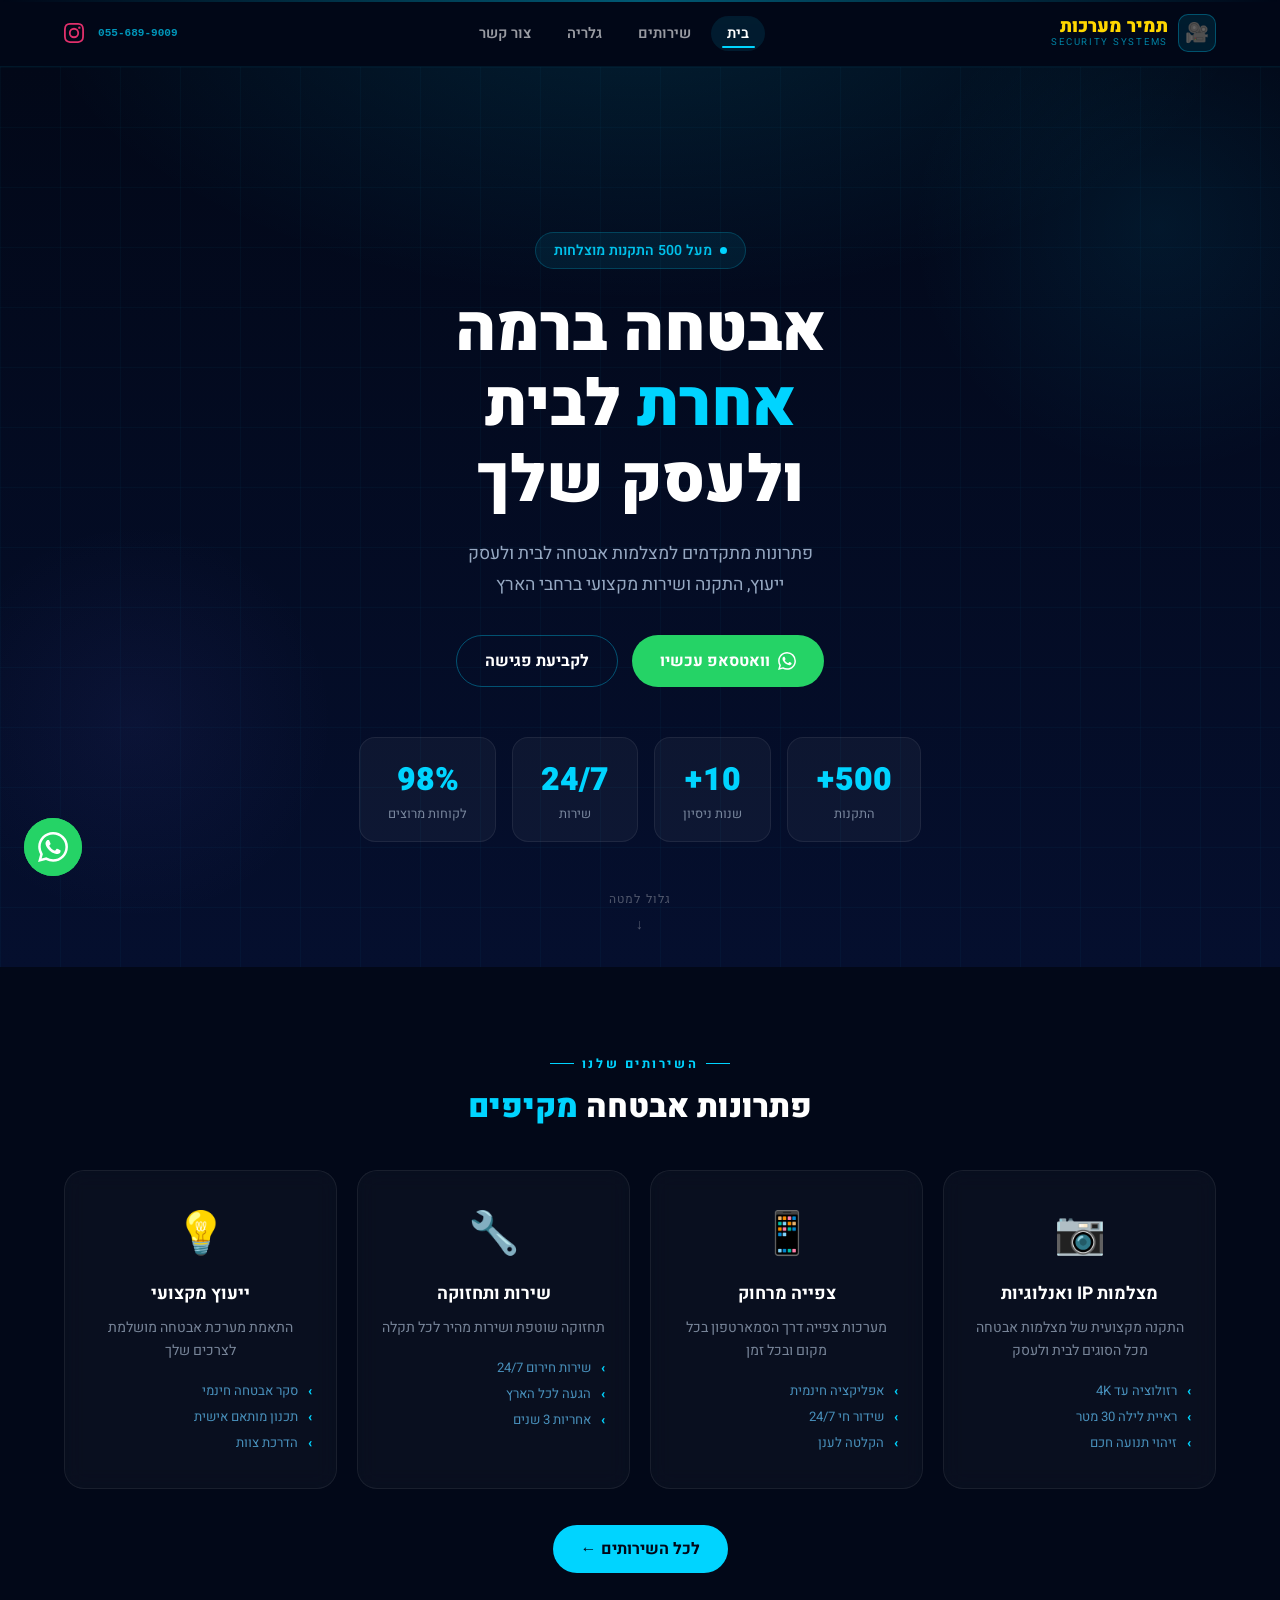
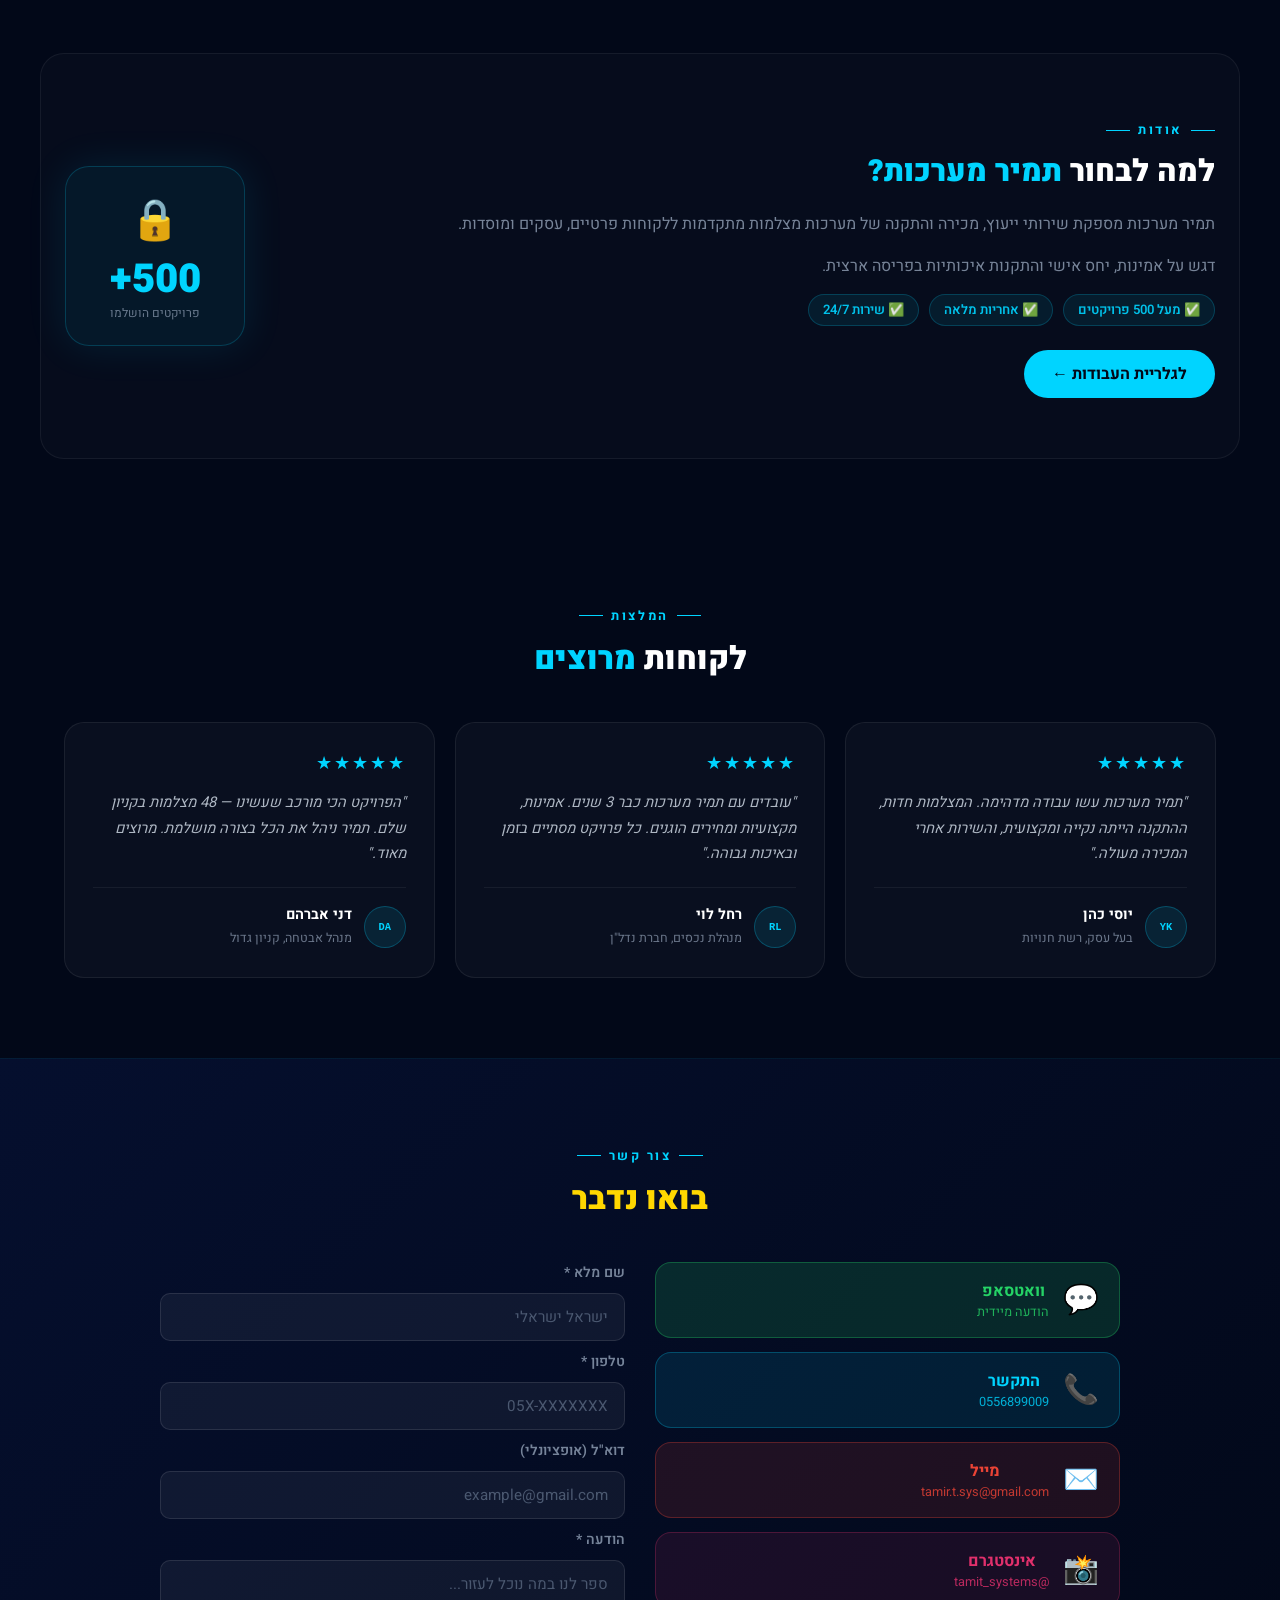
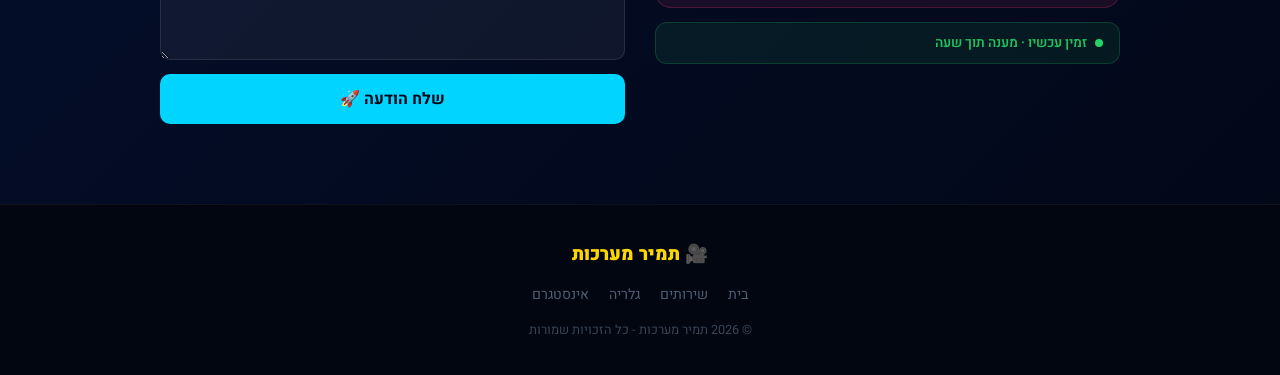
==== commit 990699a9: "Add files via upload" ====
--- a/index.html
+++ b/index.html
@@ -4,74 +4,159 @@
   <meta charset="UTF-8">
   <meta name="viewport" content="width=device-width,initial-scale=1.0">
   <title>תמיר מערכות - התקנת מצלמות אבטחה</title>
+  <meta name="description" content="פתרונות אבטחה מתקדמים לבית ולעסק. התקנת מצלמות IP, מערכות ניטור, ושירות 24/7.">
   <link rel="stylesheet" href="style.css">
-  <link href="https://fonts.googleapis.com/css2?family=Heebo:wght@300;400;700;900&display=swap" rel="stylesheet">
+  <link href="https://fonts.googleapis.com/css2?family=Heebo:wght@300;400;600;700;900&display=swap" rel="stylesheet">
 </head>
 <body>
 
+  <!-- סריקת רקע -->
+  <div class="scan-line"></div>
+
   <!-- כפתור וואטסאפ צף -->
-  <a href="https://wa.me/972556899009?text=שלום%20תמיר%20מערכות,%20אני%20מעוניין%20בשירותי%20מצלמות%20אבטחה" 
+  <a href="https://wa.me/972556899009?text=שלום%20תמיר%20מערכות,%20אני%20מעוניין%20בשירותי%20מצלמות%20אבטחה"
      class="whatsapp-float" target="_blank" title="שלח הודעה בוואטסאפ">
+    <span class="wa-pulse"></span>
     <svg viewBox="0 0 24 24" fill="currentColor"><path d="M17.472 14.382c-.297-.149-1.758-.867-2.03-.967-.273-.099-.471-.148-.67.15-.197.297-.767.966-.94 1.164-.173.199-.347.223-.644.075-.297-.15-1.255-.463-2.39-1.475-.883-.788-1.48-1.761-1.653-2.059-.173-.297-.018-.458.13-.606.134-.133.298-.347.446-.52.149-.174.198-.298.298-.497.099-.198.05-.371-.025-.52-.075-.149-.669-1.612-.916-2.207-.242-.579-.487-.5-.669-.51-.173-.008-.371-.01-.57-.01-.198 0-.52.074-.792.372-.272.297-1.04 1.016-1.04 2.479 0 1.462 1.065 2.875 1.213 3.074.149.198 2.096 3.2 5.077 4.487.709.306 1.262.489 1.694.625.712.227 1.36.195 1.871.118.571-.085 1.758-.719 2.006-1.413.248-.694.248-1.289.173-1.413-.074-.124-.272-.198-.57-.347m-5.421 7.403h-.004a9.87 9.87 0 01-5.031-1.378l-.361-.214-3.741.982.998-3.648-.235-.374a9.86 9.86 0 01-1.51-5.26c.001-5.45 4.436-9.884 9.888-9.884 2.64 0 5.122 1.03 6.988 2.898a9.825 9.825 0 012.893 6.994c-.003 5.45-4.437 9.884-9.885 9.884m8.413-18.297A11.815 11.815 0 0012.05 0C5.495 0 .16 5.335.157 11.892c0 2.096.547 4.142 1.588 5.945L.057 24l6.305-1.654a11.882 11.882 0 005.683 1.448h.005c6.554 0 11.89-5.335 11.893-11.893a11.821 11.821 0 00-3.48-8.413z"/></svg>
   </a>
 
-  <header>
+  <!-- HEADER -->
+  <header id="main-header">
     <div class="header-inner">
       <div class="logo">
-        <span class="logo-icon">🎥</span>
-        <span class="logo-text">תמיר מערכות</span>
+        <div class="logo-icon-wrap">🎥</div>
+        <div class="logo-texts">
+          <span class="logo-text">תמיר מערכות</span>
+          <span class="logo-sub">SECURITY SYSTEMS</span>
+        </div>
       </div>
       <nav>
         <a href="index.html" class="active">בית</a>
         <a href="services.html">שירותים</a>
         <a href="gallery.html">גלריה</a>
-        <a href="index.html#contact">צור קשר</a>
+        <a href="#contact">צור קשר</a>
       </nav>
-      <a href="https://www.instagram.com/tamit_systems" target="_blank" class="insta-header" title="אינסטגרם">
-        <svg viewBox="0 0 24 24" fill="currentColor" width="22" height="22"><path d="M12 2.163c3.204 0 3.584.012 4.85.07 3.252.148 4.771 1.691 4.919 4.919.058 1.265.069 1.645.069 4.849 0 3.205-.012 3.584-.069 4.849-.149 3.225-1.664 4.771-4.919 4.919-1.266.058-1.644.07-4.85.07-3.204 0-3.584-.012-4.849-.07-3.26-.149-4.771-1.699-4.919-4.92-.058-1.265-.07-1.644-.07-4.849 0-3.204.013-3.583.07-4.849.149-3.227 1.664-4.771 4.919-4.919 1.266-.057 1.645-.069 4.849-.069zM12 0C8.741 0 8.333.014 7.053.072 2.695.272.273 2.69.073 7.052.014 8.333 0 8.741 0 12c0 3.259.014 3.668.072 4.948.2 4.358 2.618 6.78 6.98 6.98C8.333 23.986 8.741 24 12 24c3.259 0 3.668-.014 4.948-.072 4.354-.2 6.782-2.618 6.979-6.98.059-1.28.073-1.689.073-4.948 0-3.259-.014-3.667-.072-4.947-.196-4.354-2.617-6.78-6.979-6.98C15.668.014 15.259 0 12 0zm0 5.838a6.162 6.162 0 100 12.324 6.162 6.162 0 000-12.324zM12 16a4 4 0 110-8 4 4 0 010 8zm6.406-11.845a1.44 1.44 0 100 2.881 1.44 1.44 0 000-2.881z"/></svg>
-      </a>
+      <div class="header-actions">
+        <a href="tel:0556899009" class="header-phone">055-689-9009</a>
+        <a href="https://www.instagram.com/tamit_systems" target="_blank" class="insta-header" title="אינסטגרם">
+          <svg viewBox="0 0 24 24" fill="currentColor" width="20" height="20"><path d="M12 2.163c3.204 0 3.584.012 4.85.07 3.252.148 4.771 1.691 4.919 4.919.058 1.265.069 1.645.069 4.849 0 3.205-.012 3.584-.069 4.849-.149 3.225-1.664 4.771-4.919 4.919-1.266.058-1.644.07-4.85.07-3.204 0-3.584-.012-4.849-.07-3.26-.149-4.771-1.699-4.919-4.92-.058-1.265-.07-1.644-.07-4.849 0-3.204.013-3.583.07-4.849.149-3.227 1.664-4.771 4.919-4.919 1.266-.057 1.645-.069 4.849-.069zM12 0C8.741 0 8.333.014 7.053.072 2.695.272.273 2.69.073 7.052.014 8.333 0 8.741 0 12c0 3.259.014 3.668.072 4.948.2 4.358 2.618 6.78 6.98 6.98C8.333 23.986 8.741 24 12 24c3.259 0 3.668-.014 4.948-.072 4.354-.2 6.782-2.618 6.979-6.98.059-1.28.073-1.689.073-4.948 0-3.259-.014-3.667-.072-4.947-.196-4.354-2.617-6.78-6.979-6.98C15.668.014 15.259 0 12 0zm0 5.838a6.162 6.162 0 100 12.324 6.162 6.162 0 000-12.324zM12 16a4 4 0 110-8 4 4 0 010 8zm6.406-11.845a1.44 1.44 0 100 2.881 1.44 1.44 0 000-2.881z"/></svg>
+        </a>
+      </div>
+      <!-- Mobile menu button -->
+      <button class="mobile-menu-btn" id="mobileMenuBtn" aria-label="תפריט">
+        <span></span><span></span><span></span>
+      </button>
+    </div>
+    <!-- Mobile Menu -->
+    <div class="mobile-menu" id="mobileMenu">
+      <a href="index.html" onclick="closeMobileMenu()">בית</a>
+      <a href="services.html" onclick="closeMobileMenu()">שירותים</a>
+      <a href="gallery.html" onclick="closeMobileMenu()">גלריה</a>
+      <a href="#contact" onclick="closeMobileMenu()">צור קשר</a>
+      <a href="https://wa.me/972556899009?text=שלום%20תמיר%20מערכות,%20אני%20מעוניין%20בשירותי%20מצלמות%20אבטחה" class="mobile-wa" target="_blank">💬 וואטסאפ</a>
     </div>
   </header>
 
-  <section class="hero">
+  <!-- HERO -->
+  <section class="hero" id="hero">
+    <!-- Ambient orbs -->
+    <div class="orb orb-1"></div>
+    <div class="orb orb-2"></div>
+    <div class="grid-bg"></div>
+
     <div class="hero-content">
-      <div class="hero-badge animate-fade-up">✅ מעל 500 התקנות מוצלחות</div>
-      <h1 class="animate-fade-up delay-1">שומרים על הבית<br>והעסק שלך <span class="highlight">24/7</span></h1>
-      <p class="animate-fade-up delay-2">פתרונות מתקדמים למצלמות אבטחה לבית ולעסק<br>ייעוץ, התקנה ושירות מקצועי ברחבי הארץ</p>
+      <div class="hero-badge animate-fade-up">
+        <span class="badge-dot"></span>
+        מעל 500 התקנות מוצלחות
+      </div>
+      <h1 class="animate-fade-up delay-1">
+        אבטחה ברמה<br>
+        <span class="highlight-neon">אחרת</span> לבית<br>
+        ולעסק שלך
+      </h1>
+      <p class="animate-fade-up delay-2">
+        פתרונות מתקדמים למצלמות אבטחה לבית ולעסק<br>
+        ייעוץ, התקנה ושירות מקצועי ברחבי הארץ
+      </p>
       <div class="hero-btns animate-fade-up delay-3">
-        <a href="https://wa.me/972556899009?text=שלום%20תמיר%20מערכות,%20אני%20מעוניין%20בשירותי%20מצלמות%20אבטחה" class="btn-wa" target="_blank">💬 וואטסאפ עכשיו</a>
+        <a href="https://wa.me/972556899009?text=שלום%20תמיר%20מערכות,%20אני%20מעוניין%20בשירותי%20מצלמות%20אבטחה"
+           class="btn-wa" target="_blank">
+          <svg viewBox="0 0 24 24" fill="currentColor" width="18" height="18"><path d="M17.472 14.382c-.297-.149-1.758-.867-2.03-.967-.273-.099-.471-.148-.67.15-.197.297-.767.966-.94 1.164-.173.199-.347.223-.644.075-.297-.15-1.255-.463-2.39-1.475-.883-.788-1.48-1.761-1.653-2.059-.173-.297-.018-.458.13-.606.134-.133.298-.347.446-.52.149-.174.198-.298.298-.497.099-.198.05-.371-.025-.52-.075-.149-.669-1.612-.916-2.207-.242-.579-.487-.5-.669-.51-.173-.008-.371-.01-.57-.01-.198 0-.52.074-.792.372-.272.297-1.04 1.016-1.04 2.479 0 1.462 1.065 2.875 1.213 3.074.149.198 2.096 3.2 5.077 4.487.709.306 1.262.489 1.694.625.712.227 1.36.195 1.871.118.571-.085 1.758-.719 2.006-1.413.248-.694.248-1.289.173-1.413-.074-.124-.272-.198-.57-.347m-5.421 7.403h-.004a9.87 9.87 0 01-5.031-1.378l-.361-.214-3.741.982.998-3.648-.235-.374a9.86 9.86 0 01-1.51-5.26c.001-5.45 4.436-9.884 9.888-9.884 2.64 0 5.122 1.03 6.988 2.898a9.825 9.825 0 012.893 6.994c-.003 5.45-4.437 9.884-9.885 9.884m8.413-18.297A11.815 11.815 0 0012.05 0C5.495 0 .16 5.335.157 11.892c0 2.096.547 4.142 1.588 5.945L.057 24l6.305-1.654a11.882 11.882 0 005.683 1.448h.005c6.554 0 11.89-5.335 11.893-11.893a11.821 11.821 0 00-3.48-8.413z"/></svg>
+          וואטסאפ עכשיו
+        </a>
         <a href="#contact" class="btn-outline">לקביעת פגישה</a>
       </div>
     </div>
+
     <div class="hero-stats animate-fade-up delay-4">
-      <div class="stat"><span class="stat-num">500+</span><span class="stat-label">התקנות</span></div>
-      <div class="stat"><span class="stat-num">10+</span><span class="stat-label">שנות ניסיון</span></div>
-      <div class="stat"><span class="stat-num">24/7</span><span class="stat-label">שירות</span></div>
-    </div>
-  </section>
-
+      <div class="stat glass-card">
+        <span class="stat-num">500+</span>
+        <span class="stat-label">התקנות</span>
+      </div>
+      <div class="stat glass-card">
+        <span class="stat-num">10+</span>
+        <span class="stat-label">שנות ניסיון</span>
+      </div>
+      <div class="stat glass-card">
+        <span class="stat-num">24/7</span>
+        <span class="stat-label">שירות</span>
+      </div>
+      <div class="stat glass-card">
+        <span class="stat-num">98%</span>
+        <span class="stat-label">לקוחות מרוצים</span>
+      </div>
+    </div>
+
+    <div class="scroll-indicator">
+      <span class="scroll-text">גלול למטה</span>
+      <div class="scroll-arrow">↓</div>
+    </div>
+  </section>
+
+  <!-- SERVICES -->
   <section class="section-cards">
-    <h2 class="section-title animate-on-scroll">השירותים שלנו</h2>
+    <div class="section-label animate-on-scroll">השירותים שלנו</div>
+    <h2 class="section-title animate-on-scroll">פתרונות אבטחה <span class="neon-text">מקיפים</span></h2>
     <div class="cards">
       <div class="card animate-on-scroll">
         <div class="card-icon">📷</div>
         <h3>מצלמות IP ואנלוגיות</h3>
         <p>התקנה מקצועית של מצלמות אבטחה מכל הסוגים לבית ולעסק</p>
+        <ul class="card-features">
+          <li>רזולוציה עד 4K</li>
+          <li>ראיית לילה 30 מטר</li>
+          <li>זיהוי תנועה חכם</li>
+        </ul>
       </div>
       <div class="card animate-on-scroll">
         <div class="card-icon">📱</div>
         <h3>צפייה מרחוק</h3>
         <p>מערכות צפייה דרך הסמארטפון בכל מקום ובכל זמן</p>
+        <ul class="card-features">
+          <li>אפליקציה חינמית</li>
+          <li>שידור חי 24/7</li>
+          <li>הקלטה לענן</li>
+        </ul>
       </div>
       <div class="card animate-on-scroll">
         <div class="card-icon">🔧</div>
         <h3>שירות ותחזוקה</h3>
         <p>תחזוקה שוטפת ושירות מהיר לכל תקלה</p>
+        <ul class="card-features">
+          <li>שירות חירום 24/7</li>
+          <li>הגעה לכל הארץ</li>
+          <li>אחריות 3 שנים</li>
+        </ul>
       </div>
       <div class="card animate-on-scroll">
         <div class="card-icon">💡</div>
         <h3>ייעוץ מקצועי</h3>
         <p>התאמת מערכת אבטחה מושלמת לצרכים שלך</p>
+        <ul class="card-features">
+          <li>סקר אבטחה חינמי</li>
+          <li>תכנון מותאם אישית</li>
+          <li>הדרכת צוות</li>
+        </ul>
       </div>
     </div>
     <div class="center-btn">
@@ -79,18 +164,74 @@
     </div>
   </section>
 
+  <!-- ABOUT -->
   <section class="section-about animate-on-scroll">
     <div class="about-text">
-      <h2>אודות תמיר מערכות</h2>
+      <div class="section-label">אודות</div>
+      <h2>למה לבחור <span class="neon-text">תמיר מערכות?</span></h2>
       <p>תמיר מערכות מספקת שירותי ייעוץ, מכירה והתקנה של מערכות מצלמות מתקדמות ללקוחות פרטיים, עסקים ומוסדות.</p>
       <p>דגש על אמינות, יחס אישי והתקנות איכותיות בפריסה ארצית.</p>
+      <div class="about-badges">
+        <span class="badge">✅ מעל 500 פרויקטים</span>
+        <span class="badge">✅ אחריות מלאה</span>
+        <span class="badge">✅ שירות 24/7</span>
+      </div>
       <a href="gallery.html" class="btn-primary">לגלריית העבודות ←</a>
     </div>
-    <div class="about-emoji">🏠🔒</div>
-  </section>
-
+    <div class="about-visual">
+      <div class="about-glow-card">
+        <div class="about-icon">🔒</div>
+        <div class="about-stat-big">500+</div>
+        <div class="about-stat-label">פרויקטים הושלמו</div>
+      </div>
+    </div>
+  </section>
+
+  <!-- TESTIMONIALS -->
+  <section class="section-testimonials">
+    <div class="section-label animate-on-scroll">המלצות</div>
+    <h2 class="section-title animate-on-scroll">לקוחות <span class="neon-text">מרוצים</span></h2>
+    <div class="testimonials-grid">
+      <div class="testimonial-card animate-on-scroll">
+        <div class="stars">★★★★★</div>
+        <p>"תמיר מערכות עשו עבודה מדהימה. המצלמות חדות, ההתקנה הייתה נקייה ומקצועית, והשירות אחרי המכירה מעולה."</p>
+        <div class="testimonial-author">
+          <div class="author-avatar">YK</div>
+          <div>
+            <strong>יוסי כהן</strong>
+            <small>בעל עסק, רשת חנויות</small>
+          </div>
+        </div>
+      </div>
+      <div class="testimonial-card animate-on-scroll">
+        <div class="stars">★★★★★</div>
+        <p>"עובדים עם תמיר מערכות כבר 3 שנים. אמינות, מקצועיות ומחירים הוגנים. כל פרויקט מסתיים בזמן ובאיכות גבוהה."</p>
+        <div class="testimonial-author">
+          <div class="author-avatar">RL</div>
+          <div>
+            <strong>רחל לוי</strong>
+            <small>מנהלת נכסים, חברת נדל"ן</small>
+          </div>
+        </div>
+      </div>
+      <div class="testimonial-card animate-on-scroll">
+        <div class="stars">★★★★★</div>
+        <p>"הפרויקט הכי מורכב שעשינו — 48 מצלמות בקניון שלם. תמיר ניהל את הכל בצורה מושלמת. מרוצים מאוד."</p>
+        <div class="testimonial-author">
+          <div class="author-avatar">DA</div>
+          <div>
+            <strong>דני אברהם</strong>
+            <small>מנהל אבטחה, קניון גדול</small>
+          </div>
+        </div>
+      </div>
+    </div>
+  </section>
+
+  <!-- CONTACT -->
   <section id="contact" class="section-contact">
-    <h2 class="section-title animate-on-scroll">צור קשר</h2>
+    <div class="section-label animate-on-scroll">צור קשר</div>
+    <h2 class="section-title animate-on-scroll">בואו <span class="neon-text-gold">נדבר</span></h2>
     <div class="contact-grid">
       <div class="contact-btns animate-on-scroll">
         <a href="https://wa.me/972556899009?text=שלום%20תמיר%20מערכות,%20אני%20מעוניין%20בשירותי%20מצלמות%20אבטחה" class="big-btn wa" target="_blank">
@@ -109,16 +250,20 @@
           <span class="big-btn-icon">📸</span>
           <span class="big-btn-text"><strong>אינסטגרם</strong><small>@tamit_systems</small></span>
         </a>
+        <div class="available-badge">
+          <span class="online-dot"></span>
+          זמין עכשיו · מענה תוך שעה
+        </div>
       </div>
       <div class="contact-form-wrap animate-on-scroll">
         <form id="contact-form">
-          <label>שם מלא</label>
+          <label>שם מלא *</label>
           <input type="text" id="name" required placeholder="ישראל ישראלי">
-          <label>טלפון</label>
+          <label>טלפון *</label>
           <input type="tel" id="phone" required placeholder="05X-XXXXXXX">
           <label>דוא"ל (אופציונלי)</label>
           <input type="email" id="email" placeholder="example@gmail.com">
-          <label>הודעה</label>
+          <label>הודעה *</label>
           <textarea id="msg" required placeholder="ספר לנו במה נוכל לעזור..."></textarea>
           <button type="submit">שלח הודעה 🚀</button>
         </form>
@@ -127,6 +272,7 @@
     </div>
   </section>
 
+  <!-- FOOTER -->
   <footer>
     <div class="footer-inner">
       <div class="footer-logo">🎥 תמיר מערכות</div>
--- a/style.css
+++ b/style.css
@@ -3,9 +3,26 @@
 
 body {
   font-family: 'Heebo', 'Helvetica Neue', Arial, sans-serif;
-  background: #f4f6fb;
-  color: #1a1a2e;
+  background: #020818;
+  color: #e2e8f0;
   direction: rtl;
+  overflow-x: hidden;
+  -webkit-font-smoothing: antialiased;
+}
+
+/* === SCAN LINE === */
+@keyframes scanMove {
+  0% { transform: translateY(-100px); }
+  100% { transform: translateY(calc(100vh + 100px)); }
+}
+.scan-line {
+  position: fixed;
+  top: 0; left: 0; right: 0;
+  height: 2px;
+  background: linear-gradient(90deg, transparent, rgba(0,212,255,0.4), transparent);
+  animation: scanMove 8s linear infinite;
+  pointer-events: none;
+  z-index: 9999;
 }
 
 /* === ANIMATIONS === */
@@ -13,13 +30,25 @@
   from { opacity: 0; transform: translateY(30px); }
   to   { opacity: 1; transform: translateY(0); }
 }
-@keyframes pulse {
-  0%, 100% { transform: scale(1); box-shadow: 0 4px 20px rgba(37,211,102,0.4); }
-  50%       { transform: scale(1.08); box-shadow: 0 8px 30px rgba(37,211,102,0.6); }
-}
-@keyframes slideIn {
-  from { opacity: 0; transform: translateX(20px); }
-  to   { opacity: 1; transform: translateX(0); }
+@keyframes waPulse {
+  0%, 100% { transform: scale(1); box-shadow: 0 4px 20px rgba(37,211,102,0.5); }
+  50%       { transform: scale(1.07); box-shadow: 0 8px 40px rgba(37,211,102,0.7); }
+}
+@keyframes ping {
+  0%   { transform: scale(1); opacity: 0.6; }
+  100% { transform: scale(2.2); opacity: 0; }
+}
+@keyframes glow {
+  from { text-shadow: 0 0 10px rgba(0,212,255,0.4); }
+  to   { text-shadow: 0 0 25px rgba(0,212,255,0.9), 0 0 50px rgba(0,212,255,0.3); }
+}
+@keyframes float {
+  0%, 100% { transform: translateY(0); }
+  50%       { transform: translateY(-10px); }
+}
+@keyframes scrollBounce {
+  0%, 100% { transform: translateY(0); opacity: 1; }
+  50%       { transform: translateY(6px); opacity: 0.5; }
 }
 
 .animate-fade-up {
@@ -33,8 +62,8 @@
 
 .animate-on-scroll {
   opacity: 0;
-  transform: translateY(25px);
-  transition: opacity 0.6s ease, transform 0.6s ease;
+  transform: translateY(28px);
+  transition: opacity 0.65s ease, transform 0.65s ease;
 }
 .animate-on-scroll.visible {
   opacity: 1;
@@ -44,492 +73,703 @@
 /* === WHATSAPP FLOAT === */
 .whatsapp-float {
   position: fixed;
-  bottom: 24px;
-  left: 24px;
-  width: 58px;
-  height: 58px;
+  bottom: 24px; left: 24px;
+  width: 58px; height: 58px;
   background: #25d366;
   border-radius: 50%;
-  display: flex;
-  align-items: center;
-  justify-content: center;
+  display: flex; align-items: center; justify-content: center;
   color: #fff;
-  z-index: 999;
-  animation: pulse 2s infinite;
+  z-index: 998;
+  animation: waPulse 2.5s ease-in-out infinite;
   text-decoration: none;
 }
-.whatsapp-float svg { width: 30px; height: 30px; }
+.whatsapp-float svg { width: 30px; height: 30px; position: relative; z-index: 2; }
+.wa-pulse {
+  position: absolute;
+  inset: 0; border-radius: 50%;
+  background: #25d366;
+  animation: ping 2s ease-out infinite;
+}
 
 /* === HEADER === */
-header {
-  background: #1a1a2e;
-  position: sticky;
-  top: 0;
-  z-index: 100;
-  box-shadow: 0 2px 12px rgba(0,0,0,0.2);
+#main-header {
+  position: sticky; top: 0; z-index: 100;
+  background: rgba(2, 8, 24, 0.85);
+  backdrop-filter: blur(20px);
+  -webkit-backdrop-filter: blur(20px);
+  border-bottom: 1px solid rgba(0,212,255,0.08);
+  transition: all 0.4s ease;
+}
+#main-header.scrolled {
+  background: rgba(2, 8, 24, 0.97);
+  border-bottom-color: rgba(0,212,255,0.15);
+  box-shadow: 0 4px 30px rgba(0,0,0,0.5);
 }
 .header-inner {
-  max-width: 1100px;
-  margin: 0 auto;
-  padding: 14px 20px;
-  display: flex;
-  align-items: center;
-  gap: 20px;
-}
-.logo {
-  display: flex;
-  align-items: center;
-  gap: 8px;
-  text-decoration: none;
-}
-.logo-icon { font-size: 1.5em; }
-.logo-text {
-  color: #ffd700;
+  max-width: 1200px; margin: 0 auto;
+  padding: 14px 24px;
+  display: flex; align-items: center; gap: 20px;
+}
+
+/* Logo */
+.logo { display: flex; align-items: center; gap: 10px; cursor: pointer; text-decoration: none; }
+.logo-icon-wrap {
+  width: 38px; height: 38px;
+  background: rgba(0,212,255,0.1);
+  border: 1px solid rgba(0,212,255,0.3);
+  border-radius: 10px;
+  display: flex; align-items: center; justify-content: center;
   font-size: 1.2em;
-  font-weight: 900;
-  white-space: nowrap;
-}
-nav {
-  display: flex;
-  gap: 6px;
-  flex: 1;
-  justify-content: center;
-  flex-wrap: wrap;
-}
+}
+.logo-texts { display: flex; flex-direction: column; line-height: 1; }
+.logo-text { color: #ffd700; font-size: 1.15em; font-weight: 900; }
+.logo-sub { color: rgba(0,212,255,0.6); font-size: 0.6em; letter-spacing: 0.18em; margin-top: 2px; }
+
+/* Nav */
+nav { display: flex; gap: 4px; flex: 1; justify-content: center; flex-wrap: wrap; }
 nav a {
-  color: #ccc;
+  color: rgba(255,255,255,0.6);
   text-decoration: none;
   font-weight: 600;
-  padding: 6px 14px;
+  padding: 7px 16px;
   border-radius: 20px;
+  transition: all 0.25s;
+  font-size: 0.92em;
+  position: relative;
+}
+nav a::after {
+  content: '';
+  position: absolute; bottom: 3px; left: 50%; right: 50%;
+  height: 2px; background: #00d4ff; border-radius: 2px;
+  transition: all 0.3s;
+}
+nav a:hover { color: #fff; background: rgba(0,212,255,0.08); }
+nav a:hover::after, nav a.active::after { left: 20%; right: 20%; }
+nav a.active { color: #fff; background: rgba(0,212,255,0.1); }
+
+/* Header actions */
+.header-actions { display: flex; align-items: center; gap: 14px; }
+.header-phone {
+  color: rgba(0,212,255,0.7);
+  font-size: 0.85em; font-weight: 600;
+  text-decoration: none; font-family: monospace;
+  transition: color 0.2s;
+}
+.header-phone:hover { color: #00d4ff; }
+.insta-header { color: #e1306c; transition: transform 0.2s; display: flex; }
+.insta-header:hover { transform: scale(1.15); }
+
+/* Mobile menu button */
+.mobile-menu-btn {
+  display: none;
+  flex-direction: column; gap: 5px;
+  background: none; border: none; cursor: pointer; padding: 6px;
+}
+.mobile-menu-btn span {
+  display: block; width: 24px; height: 2px;
+  background: rgba(255,255,255,0.8);
+  border-radius: 2px; transition: all 0.3s;
+}
+.mobile-menu-btn.open span:nth-child(1) { transform: rotate(45deg) translate(5px, 5px); }
+.mobile-menu-btn.open span:nth-child(2) { opacity: 0; }
+.mobile-menu-btn.open span:nth-child(3) { transform: rotate(-45deg) translate(5px, -5px); }
+
+/* Mobile menu overlay */
+.mobile-menu {
+  display: none;
+  flex-direction: column;
+  background: rgba(2, 8, 24, 0.98);
+  padding: 20px 24px;
+  border-top: 1px solid rgba(0,212,255,0.1);
+  gap: 4px;
+}
+.mobile-menu.open { display: flex; }
+.mobile-menu a {
+  color: rgba(255,255,255,0.7);
+  text-decoration: none;
+  font-weight: 600;
+  padding: 12px 16px;
+  border-radius: 10px;
+  font-size: 1.05em;
   transition: all 0.2s;
-  font-size: 0.95em;
-}
-nav a:hover, nav a.active {
-  background: #506ef9;
-  color: #fff;
-}
-.insta-header {
-  color: #e1306c;
-  transition: transform 0.2s;
-  display: flex;
-}
-.insta-header:hover { transform: scale(1.15); }
+}
+.mobile-menu a:hover { color: #fff; background: rgba(0,212,255,0.1); }
+.mobile-menu .mobile-wa {
+  margin-top: 8px;
+  background: #25d366; color: #fff;
+  text-align: center; border-radius: 12px; padding: 14px;
+  font-weight: 700; font-size: 1.05em;
+}
 
 /* === HERO === */
 .hero {
-  background: linear-gradient(135deg, #1a1a2e 0%, #16213e 50%, #0f3460 100%);
-  color: #fff;
-  padding: 70px 20px 50px;
-  text-align: center;
-  position: relative;
-  overflow: hidden;
-}
-.hero::before {
-  content: '';
-  position: absolute;
-  top: -50%;
-  right: -20%;
-  width: 500px;
-  height: 500px;
-  background: radial-gradient(circle, rgba(80,110,249,0.15) 0%, transparent 70%);
-  pointer-events: none;
-}
+  min-height: 100vh;
+  display: flex; flex-direction: column;
+  align-items: center; justify-content: center;
+  text-align: center; padding: 100px 20px 60px;
+  position: relative; overflow: hidden;
+  background: radial-gradient(ellipse 80% 60% at 50% -10%, rgba(0,212,255,0.12) 0%, transparent 60%),
+              linear-gradient(180deg, #020818 0%, #050f2e 100%);
+}
+
+/* Grid background */
+.grid-bg {
+  position: absolute; inset: 0; pointer-events: none;
+  background-image:
+    linear-gradient(rgba(0,212,255,0.03) 1px, transparent 1px),
+    linear-gradient(90deg, rgba(0,212,255,0.03) 1px, transparent 1px);
+  background-size: 60px 60px;
+}
+
+/* Ambient orbs */
+.orb {
+  position: absolute; border-radius: 50%; pointer-events: none;
+}
+.orb-1 {
+  width: 500px; height: 500px;
+  top: -10%; right: -10%;
+  background: radial-gradient(circle, rgba(0,212,255,0.07) 0%, transparent 70%);
+  animation: float 10s ease-in-out infinite;
+}
+.orb-2 {
+  width: 400px; height: 400px;
+  bottom: 5%; left: -5%;
+  background: radial-gradient(circle, rgba(99,102,241,0.07) 0%, transparent 70%);
+  animation: float 12s ease-in-out infinite reverse;
+}
+
+.hero-content { position: relative; z-index: 2; max-width: 700px; }
+
+/* Badge */
 .hero-badge {
-  display: inline-block;
-  background: rgba(80,110,249,0.2);
-  border: 1px solid rgba(80,110,249,0.5);
-  color: #90b4ff;
-  padding: 6px 18px;
-  border-radius: 20px;
-  font-size: 0.9em;
-  margin-bottom: 20px;
-}
+  display: inline-flex; align-items: center; gap: 8px;
+  background: rgba(0,212,255,0.08);
+  border: 1px solid rgba(0,212,255,0.2);
+  color: rgba(0,212,255,0.9);
+  padding: 7px 18px; border-radius: 30px;
+  font-size: 0.88em; font-weight: 600;
+  margin-bottom: 24px;
+}
+.badge-dot {
+  width: 7px; height: 7px; border-radius: 50%;
+  background: #00d4ff;
+  animation: ping 2s ease-out infinite;
+}
+
 .hero h1 {
-  font-size: 2.6em;
-  font-weight: 900;
-  line-height: 1.25;
-  margin-bottom: 18px;
-}
-.highlight {
-  color: #ffd700;
-  position: relative;
+  font-size: clamp(2.4em, 5vw, 4em);
+  font-weight: 900; line-height: 1.18;
+  margin-bottom: 20px; color: #fff;
+}
+.highlight-neon {
+  color: #00d4ff;
+  animation: glow 2.5s ease-in-out infinite alternate;
 }
 .hero p {
-  font-size: 1.1em;
-  color: #b0c4de;
-  line-height: 1.7;
-  margin-bottom: 30px;
+  font-size: 1.1em; color: rgba(176,196,222,0.85);
+  line-height: 1.75; margin-bottom: 34px;
 }
 .hero-btns {
-  display: flex;
-  gap: 14px;
-  justify-content: center;
-  flex-wrap: wrap;
-  margin-bottom: 40px;
-}
+  display: flex; gap: 14px; justify-content: center;
+  flex-wrap: wrap; margin-bottom: 50px;
+}
+
+/* Stats */
+.hero-stats {
+  display: flex; gap: 16px; justify-content: center;
+  flex-wrap: wrap; position: relative; z-index: 2;
+}
+.stat.glass-card {
+  background: rgba(255,255,255,0.04);
+  backdrop-filter: blur(12px);
+  border: 1px solid rgba(255,255,255,0.07);
+  border-radius: 16px; padding: 18px 28px;
+  text-align: center; min-width: 110px;
+  transition: all 0.3s;
+}
+.stat.glass-card:hover {
+  border-color: rgba(0,212,255,0.25);
+  transform: translateY(-4px);
+}
+.stat-num { display: block; font-size: 2em; font-weight: 900; color: #00d4ff; }
+.stat-label { display: block; font-size: 0.8em; color: rgba(148,163,184,0.8); margin-top: 2px; }
+
+/* Scroll indicator */
+.scroll-indicator {
+  position: absolute; bottom: 32px; left: 50%; transform: translateX(-50%);
+  display: flex; flex-direction: column; align-items: center; gap: 6px;
+  color: rgba(255,255,255,0.3); font-size: 0.75em; letter-spacing: 0.1em;
+}
+.scroll-arrow { animation: scrollBounce 1.5s ease-in-out infinite; font-size: 1.2em; }
+
+/* === BUTTONS === */
 .btn-wa {
-  background: #25d366;
-  color: #fff;
-  padding: 13px 28px;
-  border-radius: 30px;
-  font-weight: 700;
-  text-decoration: none;
-  font-size: 1em;
-  transition: all 0.2s;
-  display: inline-block;
-}
-.btn-wa:hover { background: #1da851; transform: translateY(-2px); }
-
+  display: inline-flex; align-items: center; gap: 8px;
+  background: #25d366; color: #fff;
+  padding: 13px 28px; border-radius: 30px;
+  font-weight: 700; text-decoration: none; font-size: 1em;
+  transition: all 0.25s;
+}
+.btn-wa:hover {
+  background: #1da851; transform: translateY(-2px);
+  box-shadow: 0 6px 24px rgba(37,211,102,0.4);
+}
 .btn-outline {
-  background: transparent;
-  color: #fff;
-  padding: 13px 28px;
-  border-radius: 30px;
-  font-weight: 700;
-  text-decoration: none;
-  font-size: 1em;
-  border: 2px solid rgba(255,255,255,0.4);
-  transition: all 0.2s;
-  display: inline-block;
-}
-.btn-outline:hover { border-color: #fff; background: rgba(255,255,255,0.1); }
-
-.hero-stats {
-  display: flex;
-  gap: 30px;
-  justify-content: center;
-  flex-wrap: wrap;
-}
-.stat {
-  display: flex;
-  flex-direction: column;
-  align-items: center;
-}
-.stat-num {
-  font-size: 2em;
-  font-weight: 900;
-  color: #ffd700;
-}
-.stat-label {
-  font-size: 0.85em;
-  color: #90a0b0;
-}
-
-/* === PAGE HERO (for inner pages) === */
-.page-hero {
-  background: linear-gradient(135deg, #1a1a2e, #0f3460);
-  color: #fff;
-  text-align: center;
-  padding: 60px 20px 40px;
-}
-.page-hero h1 {
-  font-size: 2.2em;
-  font-weight: 900;
-  color: #ffd700;
-  margin-bottom: 10px;
-}
-.page-hero p { color: #b0c4de; font-size: 1.1em; }
+  display: inline-flex; align-items: center; gap: 8px;
+  background: transparent; color: #fff;
+  padding: 13px 28px; border-radius: 30px;
+  font-weight: 700; text-decoration: none; font-size: 1em;
+  border: 1.5px solid rgba(0,212,255,0.35);
+  transition: all 0.25s;
+}
+.btn-outline:hover {
+  border-color: #00d4ff; background: rgba(0,212,255,0.08);
+  box-shadow: 0 0 20px rgba(0,212,255,0.15);
+}
+.btn-primary {
+  display: inline-flex; align-items: center; gap: 6px;
+  background: #00d4ff; color: #020818;
+  padding: 12px 28px; border-radius: 30px;
+  font-weight: 700; text-decoration: none; font-size: 1em;
+  transition: all 0.25s;
+}
+.btn-primary:hover {
+  background: #00b8e0; transform: translateY(-2px);
+  box-shadow: 0 0 24px rgba(0,212,255,0.35);
+}
+
+/* === SECTION LABEL === */
+.section-label {
+  display: inline-flex; align-items: center; gap: 8px;
+  color: #00d4ff; font-size: 0.8em;
+  letter-spacing: 0.2em; text-transform: uppercase;
+  font-weight: 700; margin-bottom: 10px;
+}
+.section-label::before, .section-label::after {
+  content: ''; display: inline-block;
+  width: 24px; height: 1px; background: #00d4ff;
+}
 
 /* === SECTION TITLES === */
 .section-title {
+  font-size: 2em; font-weight: 900;
+  color: #fff; margin-bottom: 40px;
   text-align: center;
-  font-size: 1.8em;
-  font-weight: 900;
-  color: #1a1a2e;
-  margin-bottom: 30px;
-  position: relative;
-}
-.section-title::after {
-  content: '';
-  display: block;
-  width: 60px;
-  height: 4px;
-  background: #506ef9;
-  margin: 10px auto 0;
-  border-radius: 2px;
-}
-
-/* === CARDS === */
+}
+.neon-text { color: #00d4ff; }
+.neon-text-gold { color: #ffd700; }
+
+/* === SERVICE CARDS === */
 .section-cards {
-  max-width: 1100px;
-  margin: 0 auto;
-  padding: 50px 20px;
+  max-width: 1200px; margin: 0 auto; padding: 80px 24px;
+  text-align: center;
 }
 .cards {
   display: grid;
-  grid-template-columns: repeat(auto-fit, minmax(220px, 1fr));
-  gap: 20px;
-  margin-bottom: 30px;
+  grid-template-columns: repeat(auto-fit, minmax(240px, 1fr));
+  gap: 20px; margin-bottom: 36px;
 }
 .card {
-  background: #fff;
-  border-radius: 16px;
-  padding: 28px 22px;
-  text-align: center;
-  box-shadow: 0 4px 20px rgba(0,0,0,0.07);
-  transition: all 0.3s;
-  border: 2px solid transparent;
+  background: rgba(255,255,255,0.03);
+  backdrop-filter: blur(10px);
+  border: 1px solid rgba(255,255,255,0.07);
+  border-radius: 20px; padding: 32px 24px;
+  text-align: center; transition: all 0.35s;
+  position: relative; overflow: hidden;
+}
+.card::before {
+  content: ''; position: absolute;
+  top: 0; left: 0; right: 0; height: 1px;
+  background: linear-gradient(90deg, transparent, rgba(0,212,255,0), transparent);
+  transition: all 0.4s;
 }
 .card:hover {
-  transform: translateY(-6px);
-  border-color: #506ef9;
-  box-shadow: 0 10px 30px rgba(80,110,249,0.15);
-}
-.card-icon { font-size: 2.5em; margin-bottom: 14px; }
-.card h3 { font-size: 1.1em; font-weight: 700; margin-bottom: 10px; color: #1a1a2e; }
-.card p { font-size: 0.9em; color: #666; line-height: 1.6; }
-
+  transform: translateY(-8px);
+  border-color: rgba(0,212,255,0.25);
+  box-shadow: 0 12px 40px rgba(0,0,0,0.4), 0 0 30px rgba(0,212,255,0.08);
+}
+.card:hover::before {
+  background: linear-gradient(90deg, transparent, rgba(0,212,255,0.4), transparent);
+}
+.card-icon { font-size: 2.6em; margin-bottom: 16px; }
+.card h3 { font-size: 1.1em; font-weight: 700; margin-bottom: 10px; color: #fff; }
+.card p { font-size: 0.88em; color: rgba(148,163,184,0.8); line-height: 1.65; margin-bottom: 16px; }
+.card-features { list-style: none; padding: 0; text-align: right; }
+.card-features li {
+  font-size: 0.82em; color: rgba(100,200,255,0.7);
+  padding: 3px 0; padding-right: 14px; position: relative;
+}
+.card-features li::before {
+  content: '›'; position: absolute; right: 0;
+  color: #00d4ff; font-weight: 900;
+}
 .center-btn { text-align: center; }
-.btn-primary {
-  background: #506ef9;
-  color: #fff;
-  padding: 12px 28px;
-  border-radius: 30px;
-  font-weight: 700;
-  text-decoration: none;
-  display: inline-block;
-  transition: all 0.2s;
-  font-size: 1em;
-}
-.btn-primary:hover { background: #3a56e8; transform: translateY(-2px); }
 
 /* === ABOUT === */
 .section-about {
-  background: #fff;
-  padding: 50px 20px;
-  display: flex;
-  align-items: center;
-  gap: 40px;
-  max-width: 1100px;
-  margin: 0 auto;
-  border-radius: 20px;
-  box-shadow: 0 4px 20px rgba(0,0,0,0.06);
-  margin-bottom: 40px;
-}
-.about-text h2 { font-size: 1.8em; font-weight: 900; margin-bottom: 16px; color: #1a1a2e; }
-.about-text p { color: #555; line-height: 1.7; margin-bottom: 12px; }
-.about-emoji { font-size: 5em; flex-shrink: 0; }
+  max-width: 1200px; margin: 0 auto 60px;
+  padding: 60px 24px;
+  display: flex; align-items: center; gap: 60px;
+  background: rgba(255,255,255,0.02);
+  border: 1px solid rgba(255,255,255,0.06);
+  border-radius: 24px;
+}
+.about-text { flex: 1; }
+.about-text h2 { font-size: 1.9em; font-weight: 900; margin-bottom: 16px; color: #fff; }
+.about-text p { color: rgba(148,163,184,0.8); line-height: 1.75; margin-bottom: 14px; }
+.about-badges { display: flex; flex-wrap: wrap; gap: 10px; margin-bottom: 24px; margin-top: 8px; }
+.badge {
+  background: rgba(0,212,255,0.08);
+  border: 1px solid rgba(0,212,255,0.2);
+  color: rgba(0,212,255,0.9);
+  padding: 5px 14px; border-radius: 20px; font-size: 0.82em; font-weight: 600;
+}
+.about-visual { flex-shrink: 0; }
+.about-glow-card {
+  width: 180px; height: 180px;
+  background: rgba(0,212,255,0.06);
+  border: 1px solid rgba(0,212,255,0.2);
+  border-radius: 24px;
+  display: flex; flex-direction: column;
+  align-items: center; justify-content: center;
+  text-align: center;
+  box-shadow: 0 0 40px rgba(0,212,255,0.1);
+  animation: float 6s ease-in-out infinite;
+}
+.about-icon { font-size: 2.5em; margin-bottom: 10px; }
+.about-stat-big { font-size: 2.5em; font-weight: 900; color: #00d4ff; line-height: 1; }
+.about-stat-label { font-size: 0.75em; color: rgba(148,163,184,0.7); margin-top: 4px; }
+
+/* === TESTIMONIALS === */
+.section-testimonials {
+  max-width: 1200px; margin: 0 auto; padding: 80px 24px;
+  text-align: center;
+}
+.testimonials-grid {
+  display: grid; grid-template-columns: repeat(auto-fit, minmax(280px, 1fr));
+  gap: 20px;
+}
+.testimonial-card {
+  background: rgba(255,255,255,0.03);
+  border: 1px solid rgba(255,255,255,0.07);
+  border-radius: 20px; padding: 28px;
+  text-align: right; transition: all 0.35s;
+  position: relative; overflow: hidden;
+}
+.testimonial-card:hover {
+  transform: translateY(-6px);
+  border-color: rgba(0,212,255,0.2);
+  box-shadow: 0 12px 40px rgba(0,0,0,0.3);
+}
+.stars { color: #00d4ff; font-size: 1.1em; margin-bottom: 14px; letter-spacing: 2px; }
+.testimonial-card p {
+  color: rgba(203,213,225,0.85); font-size: 0.92em;
+  line-height: 1.75; font-style: italic; margin-bottom: 20px;
+}
+.testimonial-author { display: flex; align-items: center; gap: 12px; border-top: 1px solid rgba(255,255,255,0.06); padding-top: 16px; }
+.author-avatar {
+  width: 42px; height: 42px; border-radius: 50%;
+  background: rgba(0,212,255,0.1); border: 1px solid rgba(0,212,255,0.25);
+  display: flex; align-items: center; justify-content: center;
+  font-weight: 700; font-size: 0.8em; color: #00d4ff; font-family: monospace;
+  flex-shrink: 0;
+}
+.testimonial-author strong { display: block; color: #fff; font-size: 0.9em; }
+.testimonial-author small { color: rgba(148,163,184,0.7); font-size: 0.78em; }
+
+/* === PAGE HERO (inner pages) === */
+.page-hero {
+  background: linear-gradient(135deg, #020818 0%, #050f2e 100%);
+  color: #fff; text-align: center;
+  padding: 80px 20px 60px;
+  position: relative; overflow: hidden;
+}
+.page-hero h1 {
+  font-size: clamp(2em, 4vw, 3em);
+  font-weight: 900; margin-bottom: 14px;
+  position: relative; z-index: 2;
+}
+.page-hero p {
+  color: rgba(176,196,222,0.8); font-size: 1.05em;
+  position: relative; z-index: 2;
+}
+.page-hero .section-label { position: relative; z-index: 2; }
+
+/* === SERVICES FULL PAGE === */
+.services-full {
+  max-width: 960px; margin: 0 auto; padding: 60px 24px;
+  display: flex; flex-direction: column; gap: 20px;
+}
+.service-item {
+  background: rgba(255,255,255,0.03);
+  border: 1px solid rgba(255,255,255,0.07);
+  border-radius: 20px; padding: 32px;
+  display: flex; gap: 24px; align-items: flex-start;
+  border-right: 4px solid #00d4ff;
+  transition: all 0.3s;
+}
+.service-item:hover {
+  transform: translateX(-4px);
+  border-color: rgba(0,212,255,0.4);
+  background: rgba(0,212,255,0.03);
+  box-shadow: 0 8px 30px rgba(0,0,0,0.3);
+}
+.service-icon { font-size: 2.5em; flex-shrink: 0; }
+.service-content h2 { font-size: 1.2em; font-weight: 900; margin-bottom: 8px; color: #fff; }
+.service-content p { color: rgba(148,163,184,0.8); line-height: 1.65; margin-bottom: 14px; font-size: 0.95em; }
+.service-content ul { list-style: none; padding: 0; }
+.service-content li { padding: 4px 0; color: rgba(100,200,255,0.8); font-size: 0.92em; }
+
+/* === GALLERY === */
+.gallery-section {
+  max-width: 1200px; margin: 0 auto; padding: 60px 24px;
+}
+.gallery-grid {
+  display: grid;
+  grid-template-columns: repeat(auto-fill, minmax(280px, 1fr));
+  gap: 20px; margin-bottom: 40px;
+}
+.gallery-card {
+  background: rgba(255,255,255,0.03);
+  border: 1px solid rgba(255,255,255,0.07);
+  border-radius: 20px; overflow: hidden;
+  transition: all 0.35s; cursor: pointer;
+}
+.gallery-card:hover {
+  transform: translateY(-8px);
+  border-color: rgba(0,212,255,0.25);
+  box-shadow: 0 16px 40px rgba(0,0,0,0.5);
+}
+.gallery-img {
+  background: linear-gradient(135deg, #050f2e, #0a1a4a);
+  height: 170px;
+  display: flex; align-items: center; justify-content: center;
+  font-size: 4em; transition: transform 0.4s;
+}
+.gallery-card:hover .gallery-img { transform: scale(1.05); }
+.gallery-label {
+  padding: 16px 18px; font-size: 0.9em;
+  font-weight: 600; color: rgba(203,213,225,0.9);
+}
+.gallery-note {
+  text-align: center; padding: 32px;
+  background: linear-gradient(135deg, rgba(225,48,108,0.08), rgba(225,48,108,0.04));
+  border-radius: 20px; border: 1px solid rgba(225,48,108,0.2);
+}
+.gallery-note p { font-size: 1.05em; margin-bottom: 18px; font-weight: 600; color: #fff; }
+.btn-insta {
+  display: inline-block;
+  background: linear-gradient(45deg, #f09433, #e6683c, #dc2743, #cc2366, #bc1888);
+  color: #fff; padding: 12px 28px; border-radius: 30px;
+  font-weight: 700; text-decoration: none; transition: all 0.25s;
+}
+.btn-insta:hover { transform: translateY(-2px); filter: brightness(1.1); box-shadow: 0 6px 24px rgba(220,39,67,0.4); }
 
 /* === CONTACT === */
 .section-contact {
-  background: #1a1a2e;
-  padding: 60px 20px;
-  color: #fff;
+  background: linear-gradient(135deg, #050f2e 0%, #020818 100%);
+  border-top: 1px solid rgba(0,212,255,0.08);
+  padding: 80px 24px; text-align: center;
 }
 .section-contact .section-title { color: #ffd700; }
-.section-contact .section-title::after { background: #ffd700; }
-
 .contact-grid {
-  display: grid;
-  grid-template-columns: 1fr 1fr;
-  gap: 30px;
-  max-width: 900px;
-  margin: 0 auto;
-}
-@media (max-width: 700px) { .contact-grid { grid-template-columns: 1fr; } }
-
+  display: grid; grid-template-columns: 1fr 1fr;
+  gap: 30px; max-width: 960px; margin: 0 auto;
+}
 .contact-btns { display: flex; flex-direction: column; gap: 14px; }
-
 .big-btn {
-  display: flex;
-  align-items: center;
-  gap: 14px;
-  padding: 16px 20px;
-  border-radius: 14px;
-  text-decoration: none;
-  font-weight: 700;
-  transition: all 0.2s;
-}
-.big-btn:hover { transform: translateX(-4px); filter: brightness(1.1); }
+  display: flex; align-items: center; gap: 14px;
+  padding: 16px 20px; border-radius: 16px;
+  text-decoration: none; font-weight: 700; transition: all 0.25s;
+  border: 1px solid transparent;
+}
+.big-btn:hover { transform: translateX(-4px); filter: brightness(1.08); }
 .big-btn-icon { font-size: 1.8em; }
 .big-btn-text { display: flex; flex-direction: column; }
 .big-btn-text strong { font-size: 1em; }
-.big-btn-text small { font-size: 0.8em; opacity: 0.85; font-weight: 400; }
-
-.big-btn.wa    { background: #25d366; color: #fff; }
-.big-btn.phone { background: #506ef9; color: #fff; }
-.big-btn.email { background: #ea4335; color: #fff; }
-.big-btn.insta { background: linear-gradient(45deg, #f09433, #e6683c, #dc2743, #cc2366, #bc1888); color: #fff; }
-
-/* === CONTACT FORM === */
-.contact-form-wrap { }
-#contact-form {
-  display: flex;
-  flex-direction: column;
-  gap: 10px;
-}
-#contact-form label {
-  font-weight: 600;
-  font-size: 0.9em;
-  color: #aab;
-}
+.big-btn-text small { font-size: 0.8em; opacity: 0.8; font-weight: 400; }
+.big-btn.wa    { background: rgba(37,211,102,0.15); border-color: rgba(37,211,102,0.3); color: #25d366; }
+.big-btn.phone { background: rgba(0,212,255,0.1); border-color: rgba(0,212,255,0.25); color: #00d4ff; }
+.big-btn.email { background: rgba(234,67,53,0.12); border-color: rgba(234,67,53,0.3); color: #ea4335; }
+.big-btn.insta { background: rgba(225,48,108,0.1); border-color: rgba(225,48,108,0.25); color: #e1306c; }
+
+/* Available badge */
+.available-badge {
+  display: flex; align-items: center; gap: 8px;
+  padding: 10px 16px; border-radius: 12px;
+  background: rgba(37,211,102,0.08);
+  border: 1px solid rgba(37,211,102,0.2);
+  color: rgba(37,211,102,0.9); font-size: 0.85em; font-weight: 600;
+}
+.online-dot {
+  width: 8px; height: 8px; border-radius: 50%;
+  background: #25d366; animation: ping 2s ease-out infinite;
+}
+
+/* Contact form */
+.contact-form-wrap { text-align: right; }
+#contact-form { display: flex; flex-direction: column; gap: 10px; }
+#contact-form label { font-weight: 600; font-size: 0.88em; color: rgba(148,163,184,0.8); }
 #contact-form input,
 #contact-form textarea {
-  padding: 11px 14px;
-  border: 1px solid rgba(255,255,255,0.15);
-  border-radius: 8px;
-  font-size: 1em;
-  font-family: inherit;
-  direction: rtl;
-  background: rgba(255,255,255,0.07);
-  color: #fff;
-  transition: border 0.2s;
+  padding: 12px 16px;
+  border: 1px solid rgba(255,255,255,0.1);
+  border-radius: 10px; font-size: 0.95em;
+  font-family: inherit; direction: rtl;
+  background: rgba(255,255,255,0.05); color: #fff;
+  transition: all 0.25s;
 }
 #contact-form input::placeholder,
-#contact-form textarea::placeholder { color: #667; }
+#contact-form textarea::placeholder { color: rgba(100,116,139,0.7); }
 #contact-form input:focus,
 #contact-form textarea:focus {
-  border-color: #506ef9;
-  outline: none;
-  background: rgba(255,255,255,0.1);
+  border-color: rgba(0,212,255,0.4); outline: none;
+  background: rgba(0,212,255,0.05);
+  box-shadow: 0 0 0 3px rgba(0,212,255,0.08);
 }
 #contact-form textarea { min-height: 100px; resize: vertical; }
 #contact-form button {
-  background: #506ef9;
-  color: #fff;
-  border: none;
-  padding: 13px;
-  border-radius: 8px;
-  font-size: 1em;
-  cursor: pointer;
-  font-weight: 700;
-  font-family: inherit;
-  transition: background 0.2s;
-  margin-top: 5px;
-}
-#contact-form button:hover { background: #3a56e8; }
+  background: #00d4ff; color: #020818;
+  border: none; padding: 13px; border-radius: 10px;
+  font-size: 1em; cursor: pointer; font-weight: 700;
+  font-family: inherit; transition: all 0.25s; margin-top: 4px;
+}
+#contact-form button:hover {
+  background: #00b8e0; transform: translateY(-2px);
+  box-shadow: 0 6px 20px rgba(0,212,255,0.3);
+}
 #success-message {
-  background: rgba(37,211,102,0.15);
+  background: rgba(37,211,102,0.1);
   color: #25d366;
   border: 1px solid rgba(37,211,102,0.3);
-  padding: 14px;
-  border-radius: 8px;
-  margin-top: 12px;
-  font-weight: 600;
-  text-align: center;
-}
-
-/* === SERVICES FULL PAGE === */
-.services-full {
-  max-width: 900px;
-  margin: 0 auto;
-  padding: 40px 20px;
-  display: flex;
-  flex-direction: column;
-  gap: 24px;
-}
-.service-item {
-  background: #fff;
-  border-radius: 16px;
-  padding: 28px;
-  display: flex;
-  gap: 22px;
-  align-items: flex-start;
-  box-shadow: 0 4px 18px rgba(0,0,0,0.07);
-  border-right: 5px solid #506ef9;
-  transition: all 0.3s;
-}
-.service-item:hover { transform: translateX(-4px); box-shadow: 0 8px 28px rgba(80,110,249,0.15); }
-.service-icon { font-size: 2.5em; flex-shrink: 0; }
-.service-content h2 { font-size: 1.2em; font-weight: 900; margin-bottom: 8px; color: #1a1a2e; }
-.service-content p { color: #555; line-height: 1.6; margin-bottom: 12px; }
-.service-content ul { list-style: none; padding: 0; }
-.service-content li { padding: 4px 0; color: #444; font-size: 0.95em; }
-
-/* === GALLERY === */
-.gallery-section {
-  max-width: 1100px;
-  margin: 0 auto;
-  padding: 40px 20px;
-}
-.gallery-grid {
-  display: grid;
-  grid-template-columns: repeat(auto-fill, minmax(260px, 1fr));
-  gap: 20px;
-  margin-bottom: 40px;
-}
-.gallery-card {
-  background: #fff;
-  border-radius: 16px;
-  overflow: hidden;
-  box-shadow: 0 4px 18px rgba(0,0,0,0.08);
-  transition: all 0.3s;
-  cursor: pointer;
-}
-.gallery-card:hover { transform: translateY(-6px); box-shadow: 0 12px 30px rgba(0,0,0,0.13); }
-.gallery-img {
-  background: linear-gradient(135deg, #1a1a2e, #0f3460);
-  height: 160px;
-  display: flex;
-  align-items: center;
-  justify-content: center;
-  font-size: 4em;
-}
-.gallery-label {
-  padding: 14px 16px;
-  font-size: 0.9em;
-  font-weight: 600;
-  color: #333;
-}
-.gallery-note {
-  text-align: center;
-  padding: 30px;
-  background: linear-gradient(135deg, #f8f0ff, #ffe8f5);
-  border-radius: 16px;
-  border: 2px solid #e1306c;
-}
-.gallery-note p { font-size: 1.1em; margin-bottom: 16px; font-weight: 600; color: #333; }
-.btn-insta {
-  background: linear-gradient(45deg, #f09433, #e6683c, #dc2743, #cc2366, #bc1888);
-  color: #fff;
-  padding: 12px 28px;
-  border-radius: 30px;
-  font-weight: 700;
-  text-decoration: none;
-  display: inline-block;
-  transition: all 0.2s;
-}
-.btn-insta:hover { transform: translateY(-2px); filter: brightness(1.1); }
+  padding: 14px; border-radius: 10px;
+  margin-top: 12px; font-weight: 600; text-align: center;
+}
+
+/* === ARTICLES PAGE === */
+.articles-section {
+  max-width: 900px; margin: 0 auto; padding: 60px 24px;
+  display: flex; flex-direction: column; gap: 32px;
+}
+.article-card {
+  background: rgba(255,255,255,0.03);
+  border: 1px solid rgba(255,255,255,0.07);
+  border-radius: 24px; padding: 40px;
+  transition: all 0.35s;
+  border-top: 3px solid rgba(0,212,255,0.3);
+}
+.article-card:hover {
+  border-color: rgba(0,212,255,0.2);
+  border-top-color: #00d4ff;
+  box-shadow: 0 16px 50px rgba(0,0,0,0.4), 0 0 30px rgba(0,212,255,0.05);
+  transform: translateY(-3px);
+}
+.article-meta {
+  display: flex; align-items: center; gap: 14px;
+  margin-bottom: 16px; flex-wrap: wrap;
+}
+.article-tag {
+  background: rgba(0,212,255,0.1);
+  border: 1px solid rgba(0,212,255,0.2);
+  color: #00d4ff; padding: 4px 14px;
+  border-radius: 20px; font-size: 0.8em; font-weight: 700;
+}
+.article-read-time { color: rgba(148,163,184,0.6); font-size: 0.82em; }
+.article-card h2 {
+  font-size: 1.5em; font-weight: 900; color: #fff;
+  margin-bottom: 20px; line-height: 1.35;
+}
+.article-content p {
+  color: rgba(203,213,225,0.8); line-height: 1.85;
+  margin-bottom: 16px; font-size: 0.97em;
+}
+.article-content h3 {
+  font-size: 1.1em; font-weight: 700; color: #fff;
+  margin: 24px 0 10px;
+  padding-right: 12px;
+  border-right: 3px solid #00d4ff;
+}
+.article-list {
+  list-style: none; padding: 0; margin-bottom: 16px;
+}
+.article-list li {
+  color: rgba(203,213,225,0.8); font-size: 0.95em;
+  padding: 6px 0 6px 0; padding-right: 20px;
+  position: relative; line-height: 1.6;
+  border-bottom: 1px solid rgba(255,255,255,0.04);
+}
+.article-list li::before {
+  content: '◈'; position: absolute; right: 0;
+  color: #00d4ff; font-size: 0.7em; top: 9px;
+}
+.article-tip {
+  background: rgba(0,212,255,0.06);
+  border: 1px solid rgba(0,212,255,0.15);
+  border-radius: 12px; padding: 16px 20px;
+  color: rgba(203,213,225,0.85); font-size: 0.92em;
+  line-height: 1.65; margin: 20px 0;
+}
+.article-tip strong { color: #00d4ff; }
+.article-cta {
+  display: inline-flex; align-items: center; gap: 8px;
+  margin-top: 24px;
+  background: rgba(0,212,255,0.08);
+  border: 1px solid rgba(0,212,255,0.25);
+  color: #00d4ff; padding: 12px 24px;
+  border-radius: 30px; font-weight: 700;
+  text-decoration: none; font-size: 0.92em;
+  transition: all 0.25s;
+}
+.article-cta:hover {
+  background: rgba(0,212,255,0.15);
+  box-shadow: 0 0 20px rgba(0,212,255,0.2);
+  transform: translateY(-2px);
+}
 
 /* === CTA BANNER === */
 .cta-banner {
-  background: linear-gradient(135deg, #506ef9, #222e80);
-  color: #fff;
-  text-align: center;
-  padding: 50px 20px;
-  margin: 40px 0 0;
-}
-.cta-banner h2 { font-size: 1.8em; font-weight: 900; margin-bottom: 24px; }
-.cta-btns { display: flex; gap: 14px; justify-content: center; flex-wrap: wrap; }
+  background: linear-gradient(135deg, #0a1a4a, #050f2e);
+  border-top: 1px solid rgba(0,212,255,0.1);
+  border-bottom: 1px solid rgba(0,212,255,0.1);
+  color: #fff; text-align: center; padding: 60px 24px;
+}
+.cta-banner h2 { font-size: 1.9em; font-weight: 900; margin-bottom: 8px; }
+.cta-btns { display: flex; gap: 14px; justify-content: center; flex-wrap: wrap; margin-top: 24px; }
 
 /* === FOOTER === */
 footer {
-  background: #0d0d1a;
-  color: #888;
-  padding: 30px 20px;
-  margin-top: 0;
+  background: #010610;
+  border-top: 1px solid rgba(255,255,255,0.05);
+  color: rgba(100,116,139,0.8); padding: 36px 24px;
 }
 .footer-inner {
-  max-width: 1100px;
-  margin: 0 auto;
-  display: flex;
-  flex-direction: column;
-  align-items: center;
-  gap: 14px;
-  text-align: center;
-}
-.footer-logo { color: #ffd700; font-size: 1.2em; font-weight: 900; }
-.footer-links { display: flex; gap: 16px; flex-wrap: wrap; justify-content: center; }
-.footer-links a { color: #888; text-decoration: none; font-size: 0.9em; transition: color 0.2s; }
-.footer-links a:hover { color: #506ef9; }
-.footer-copy { font-size: 0.82em; color: #555; }
+  max-width: 1200px; margin: 0 auto;
+  display: flex; flex-direction: column; align-items: center;
+  gap: 16px; text-align: center;
+}
+.footer-logo { color: #ffd700; font-size: 1.15em; font-weight: 900; }
+.footer-links { display: flex; gap: 20px; flex-wrap: wrap; justify-content: center; }
+.footer-links a {
+  color: rgba(100,116,139,0.8); text-decoration: none;
+  font-size: 0.88em; transition: color 0.2s;
+}
+.footer-links a:hover { color: #00d4ff; }
+.footer-copy { font-size: 0.8em; color: rgba(71,85,105,0.8); }
 
 /* === RESPONSIVE === */
-@media (max-width: 600px) {
-  .hero h1 { font-size: 1.9em; }
+@media (max-width: 900px) {
+  .contact-grid { grid-template-columns: 1fr; }
   .section-about { flex-direction: column; text-align: center; }
-  .about-emoji { display: none; }
+  .about-visual { display: none; }
+}
+@media (max-width: 700px) {
+  .hero h1 { font-size: 2.2em; }
+  nav { display: none; }
+  .header-actions { display: none; }
+  .mobile-menu-btn { display: flex; }
   .service-item { flex-direction: column; }
-  nav a { font-size: 0.85em; padding: 5px 10px; }
-}
+  .article-card { padding: 24px 20px; }
+  .article-card h2 { font-size: 1.25em; }
+  .stat.glass-card { padding: 14px 20px; min-width: 90px; }
+  .hero-stats { gap: 10px; }
+}
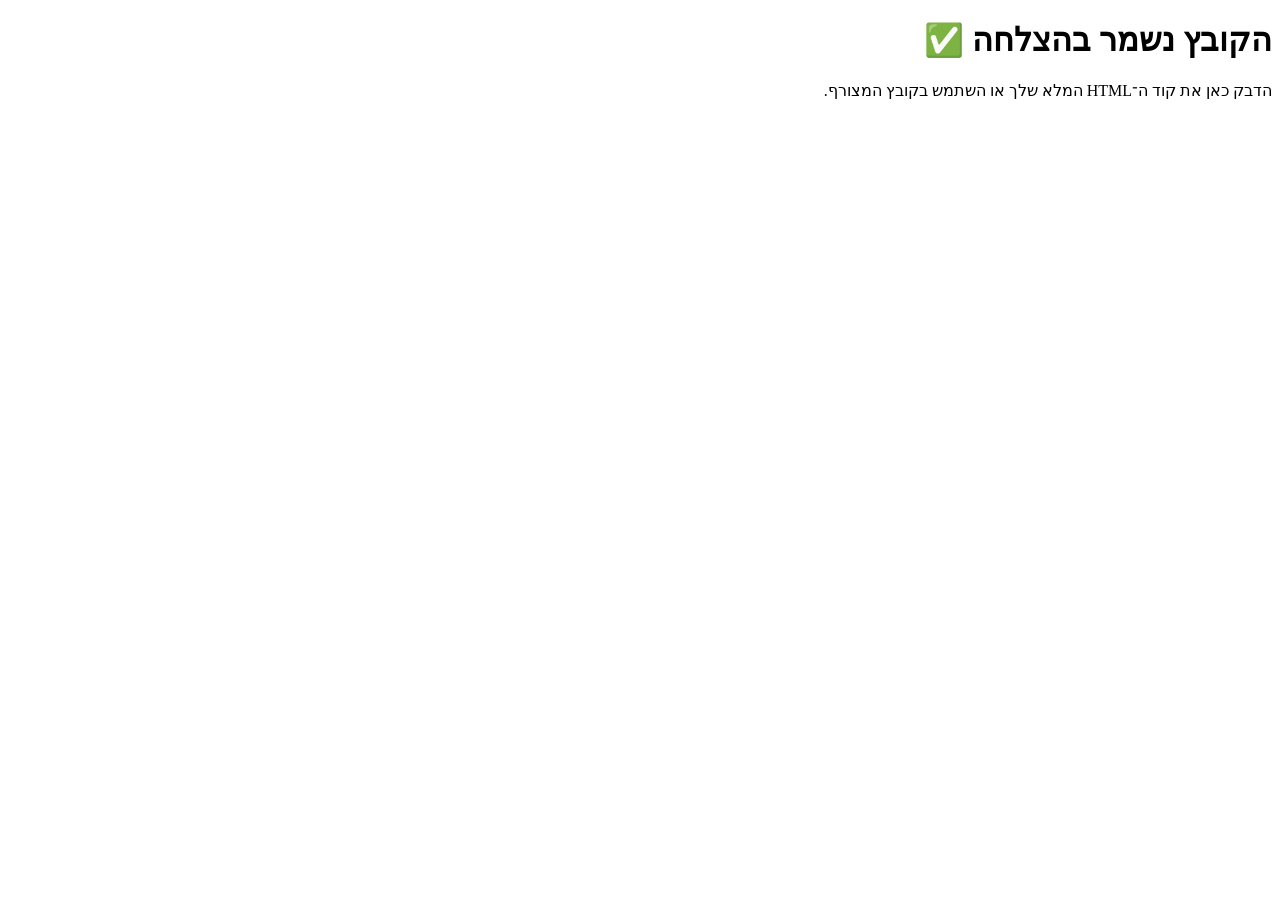
==== commit 8538cae0: "Add files via upload" ====
--- a/index.html
+++ b/index.html
@@ -4,288 +4,9 @@
   <meta charset="UTF-8">
   <meta name="viewport" content="width=device-width,initial-scale=1.0">
   <title>תמיר מערכות - התקנת מצלמות אבטחה</title>
-  <meta name="description" content="פתרונות אבטחה מתקדמים לבית ולעסק. התקנת מצלמות IP, מערכות ניטור, ושירות 24/7.">
-  <link rel="stylesheet" href="style.css">
-  <link href="https://fonts.googleapis.com/css2?family=Heebo:wght@300;400;600;700;900&display=swap" rel="stylesheet">
 </head>
 <body>
-
-  <!-- סריקת רקע -->
-  <div class="scan-line"></div>
-
-  <!-- כפתור וואטסאפ צף -->
-  <a href="https://wa.me/972556899009?text=שלום%20תמיר%20מערכות,%20אני%20מעוניין%20בשירותי%20מצלמות%20אבטחה"
-     class="whatsapp-float" target="_blank" title="שלח הודעה בוואטסאפ">
-    <span class="wa-pulse"></span>
-    <svg viewBox="0 0 24 24" fill="currentColor"><path d="M17.472 14.382c-.297-.149-1.758-.867-2.03-.967-.273-.099-.471-.148-.67.15-.197.297-.767.966-.94 1.164-.173.199-.347.223-.644.075-.297-.15-1.255-.463-2.39-1.475-.883-.788-1.48-1.761-1.653-2.059-.173-.297-.018-.458.13-.606.134-.133.298-.347.446-.52.149-.174.198-.298.298-.497.099-.198.05-.371-.025-.52-.075-.149-.669-1.612-.916-2.207-.242-.579-.487-.5-.669-.51-.173-.008-.371-.01-.57-.01-.198 0-.52.074-.792.372-.272.297-1.04 1.016-1.04 2.479 0 1.462 1.065 2.875 1.213 3.074.149.198 2.096 3.2 5.077 4.487.709.306 1.262.489 1.694.625.712.227 1.36.195 1.871.118.571-.085 1.758-.719 2.006-1.413.248-.694.248-1.289.173-1.413-.074-.124-.272-.198-.57-.347m-5.421 7.403h-.004a9.87 9.87 0 01-5.031-1.378l-.361-.214-3.741.982.998-3.648-.235-.374a9.86 9.86 0 01-1.51-5.26c.001-5.45 4.436-9.884 9.888-9.884 2.64 0 5.122 1.03 6.988 2.898a9.825 9.825 0 012.893 6.994c-.003 5.45-4.437 9.884-9.885 9.884m8.413-18.297A11.815 11.815 0 0012.05 0C5.495 0 .16 5.335.157 11.892c0 2.096.547 4.142 1.588 5.945L.057 24l6.305-1.654a11.882 11.882 0 005.683 1.448h.005c6.554 0 11.89-5.335 11.893-11.893a11.821 11.821 0 00-3.48-8.413z"/></svg>
-  </a>
-
-  <!-- HEADER -->
-  <header id="main-header">
-    <div class="header-inner">
-      <div class="logo">
-        <div class="logo-icon-wrap">🎥</div>
-        <div class="logo-texts">
-          <span class="logo-text">תמיר מערכות</span>
-          <span class="logo-sub">SECURITY SYSTEMS</span>
-        </div>
-      </div>
-      <nav>
-        <a href="index.html" class="active">בית</a>
-        <a href="services.html">שירותים</a>
-        <a href="gallery.html">גלריה</a>
-        <a href="#contact">צור קשר</a>
-      </nav>
-      <div class="header-actions">
-        <a href="tel:0556899009" class="header-phone">055-689-9009</a>
-        <a href="https://www.instagram.com/tamit_systems" target="_blank" class="insta-header" title="אינסטגרם">
-          <svg viewBox="0 0 24 24" fill="currentColor" width="20" height="20"><path d="M12 2.163c3.204 0 3.584.012 4.85.07 3.252.148 4.771 1.691 4.919 4.919.058 1.265.069 1.645.069 4.849 0 3.205-.012 3.584-.069 4.849-.149 3.225-1.664 4.771-4.919 4.919-1.266.058-1.644.07-4.85.07-3.204 0-3.584-.012-4.849-.07-3.26-.149-4.771-1.699-4.919-4.92-.058-1.265-.07-1.644-.07-4.849 0-3.204.013-3.583.07-4.849.149-3.227 1.664-4.771 4.919-4.919 1.266-.057 1.645-.069 4.849-.069zM12 0C8.741 0 8.333.014 7.053.072 2.695.272.273 2.69.073 7.052.014 8.333 0 8.741 0 12c0 3.259.014 3.668.072 4.948.2 4.358 2.618 6.78 6.98 6.98C8.333 23.986 8.741 24 12 24c3.259 0 3.668-.014 4.948-.072 4.354-.2 6.782-2.618 6.979-6.98.059-1.28.073-1.689.073-4.948 0-3.259-.014-3.667-.072-4.947-.196-4.354-2.617-6.78-6.979-6.98C15.668.014 15.259 0 12 0zm0 5.838a6.162 6.162 0 100 12.324 6.162 6.162 0 000-12.324zM12 16a4 4 0 110-8 4 4 0 010 8zm6.406-11.845a1.44 1.44 0 100 2.881 1.44 1.44 0 000-2.881z"/></svg>
-        </a>
-      </div>
-      <!-- Mobile menu button -->
-      <button class="mobile-menu-btn" id="mobileMenuBtn" aria-label="תפריט">
-        <span></span><span></span><span></span>
-      </button>
-    </div>
-    <!-- Mobile Menu -->
-    <div class="mobile-menu" id="mobileMenu">
-      <a href="index.html" onclick="closeMobileMenu()">בית</a>
-      <a href="services.html" onclick="closeMobileMenu()">שירותים</a>
-      <a href="gallery.html" onclick="closeMobileMenu()">גלריה</a>
-      <a href="#contact" onclick="closeMobileMenu()">צור קשר</a>
-      <a href="https://wa.me/972556899009?text=שלום%20תמיר%20מערכות,%20אני%20מעוניין%20בשירותי%20מצלמות%20אבטחה" class="mobile-wa" target="_blank">💬 וואטסאפ</a>
-    </div>
-  </header>
-
-  <!-- HERO -->
-  <section class="hero" id="hero">
-    <!-- Ambient orbs -->
-    <div class="orb orb-1"></div>
-    <div class="orb orb-2"></div>
-    <div class="grid-bg"></div>
-
-    <div class="hero-content">
-      <div class="hero-badge animate-fade-up">
-        <span class="badge-dot"></span>
-        מעל 500 התקנות מוצלחות
-      </div>
-      <h1 class="animate-fade-up delay-1">
-        אבטחה ברמה<br>
-        <span class="highlight-neon">אחרת</span> לבית<br>
-        ולעסק שלך
-      </h1>
-      <p class="animate-fade-up delay-2">
-        פתרונות מתקדמים למצלמות אבטחה לבית ולעסק<br>
-        ייעוץ, התקנה ושירות מקצועי ברחבי הארץ
-      </p>
-      <div class="hero-btns animate-fade-up delay-3">
-        <a href="https://wa.me/972556899009?text=שלום%20תמיר%20מערכות,%20אני%20מעוניין%20בשירותי%20מצלמות%20אבטחה"
-           class="btn-wa" target="_blank">
-          <svg viewBox="0 0 24 24" fill="currentColor" width="18" height="18"><path d="M17.472 14.382c-.297-.149-1.758-.867-2.03-.967-.273-.099-.471-.148-.67.15-.197.297-.767.966-.94 1.164-.173.199-.347.223-.644.075-.297-.15-1.255-.463-2.39-1.475-.883-.788-1.48-1.761-1.653-2.059-.173-.297-.018-.458.13-.606.134-.133.298-.347.446-.52.149-.174.198-.298.298-.497.099-.198.05-.371-.025-.52-.075-.149-.669-1.612-.916-2.207-.242-.579-.487-.5-.669-.51-.173-.008-.371-.01-.57-.01-.198 0-.52.074-.792.372-.272.297-1.04 1.016-1.04 2.479 0 1.462 1.065 2.875 1.213 3.074.149.198 2.096 3.2 5.077 4.487.709.306 1.262.489 1.694.625.712.227 1.36.195 1.871.118.571-.085 1.758-.719 2.006-1.413.248-.694.248-1.289.173-1.413-.074-.124-.272-.198-.57-.347m-5.421 7.403h-.004a9.87 9.87 0 01-5.031-1.378l-.361-.214-3.741.982.998-3.648-.235-.374a9.86 9.86 0 01-1.51-5.26c.001-5.45 4.436-9.884 9.888-9.884 2.64 0 5.122 1.03 6.988 2.898a9.825 9.825 0 012.893 6.994c-.003 5.45-4.437 9.884-9.885 9.884m8.413-18.297A11.815 11.815 0 0012.05 0C5.495 0 .16 5.335.157 11.892c0 2.096.547 4.142 1.588 5.945L.057 24l6.305-1.654a11.882 11.882 0 005.683 1.448h.005c6.554 0 11.89-5.335 11.893-11.893a11.821 11.821 0 00-3.48-8.413z"/></svg>
-          וואטסאפ עכשיו
-        </a>
-        <a href="#contact" class="btn-outline">לקביעת פגישה</a>
-      </div>
-    </div>
-
-    <div class="hero-stats animate-fade-up delay-4">
-      <div class="stat glass-card">
-        <span class="stat-num">500+</span>
-        <span class="stat-label">התקנות</span>
-      </div>
-      <div class="stat glass-card">
-        <span class="stat-num">10+</span>
-        <span class="stat-label">שנות ניסיון</span>
-      </div>
-      <div class="stat glass-card">
-        <span class="stat-num">24/7</span>
-        <span class="stat-label">שירות</span>
-      </div>
-      <div class="stat glass-card">
-        <span class="stat-num">98%</span>
-        <span class="stat-label">לקוחות מרוצים</span>
-      </div>
-    </div>
-
-    <div class="scroll-indicator">
-      <span class="scroll-text">גלול למטה</span>
-      <div class="scroll-arrow">↓</div>
-    </div>
-  </section>
-
-  <!-- SERVICES -->
-  <section class="section-cards">
-    <div class="section-label animate-on-scroll">השירותים שלנו</div>
-    <h2 class="section-title animate-on-scroll">פתרונות אבטחה <span class="neon-text">מקיפים</span></h2>
-    <div class="cards">
-      <div class="card animate-on-scroll">
-        <div class="card-icon">📷</div>
-        <h3>מצלמות IP ואנלוגיות</h3>
-        <p>התקנה מקצועית של מצלמות אבטחה מכל הסוגים לבית ולעסק</p>
-        <ul class="card-features">
-          <li>רזולוציה עד 4K</li>
-          <li>ראיית לילה 30 מטר</li>
-          <li>זיהוי תנועה חכם</li>
-        </ul>
-      </div>
-      <div class="card animate-on-scroll">
-        <div class="card-icon">📱</div>
-        <h3>צפייה מרחוק</h3>
-        <p>מערכות צפייה דרך הסמארטפון בכל מקום ובכל זמן</p>
-        <ul class="card-features">
-          <li>אפליקציה חינמית</li>
-          <li>שידור חי 24/7</li>
-          <li>הקלטה לענן</li>
-        </ul>
-      </div>
-      <div class="card animate-on-scroll">
-        <div class="card-icon">🔧</div>
-        <h3>שירות ותחזוקה</h3>
-        <p>תחזוקה שוטפת ושירות מהיר לכל תקלה</p>
-        <ul class="card-features">
-          <li>שירות חירום 24/7</li>
-          <li>הגעה לכל הארץ</li>
-          <li>אחריות 3 שנים</li>
-        </ul>
-      </div>
-      <div class="card animate-on-scroll">
-        <div class="card-icon">💡</div>
-        <h3>ייעוץ מקצועי</h3>
-        <p>התאמת מערכת אבטחה מושלמת לצרכים שלך</p>
-        <ul class="card-features">
-          <li>סקר אבטחה חינמי</li>
-          <li>תכנון מותאם אישית</li>
-          <li>הדרכת צוות</li>
-        </ul>
-      </div>
-    </div>
-    <div class="center-btn">
-      <a href="services.html" class="btn-primary">לכל השירותים ←</a>
-    </div>
-  </section>
-
-  <!-- ABOUT -->
-  <section class="section-about animate-on-scroll">
-    <div class="about-text">
-      <div class="section-label">אודות</div>
-      <h2>למה לבחור <span class="neon-text">תמיר מערכות?</span></h2>
-      <p>תמיר מערכות מספקת שירותי ייעוץ, מכירה והתקנה של מערכות מצלמות מתקדמות ללקוחות פרטיים, עסקים ומוסדות.</p>
-      <p>דגש על אמינות, יחס אישי והתקנות איכותיות בפריסה ארצית.</p>
-      <div class="about-badges">
-        <span class="badge">✅ מעל 500 פרויקטים</span>
-        <span class="badge">✅ אחריות מלאה</span>
-        <span class="badge">✅ שירות 24/7</span>
-      </div>
-      <a href="gallery.html" class="btn-primary">לגלריית העבודות ←</a>
-    </div>
-    <div class="about-visual">
-      <div class="about-glow-card">
-        <div class="about-icon">🔒</div>
-        <div class="about-stat-big">500+</div>
-        <div class="about-stat-label">פרויקטים הושלמו</div>
-      </div>
-    </div>
-  </section>
-
-  <!-- TESTIMONIALS -->
-  <section class="section-testimonials">
-    <div class="section-label animate-on-scroll">המלצות</div>
-    <h2 class="section-title animate-on-scroll">לקוחות <span class="neon-text">מרוצים</span></h2>
-    <div class="testimonials-grid">
-      <div class="testimonial-card animate-on-scroll">
-        <div class="stars">★★★★★</div>
-        <p>"תמיר מערכות עשו עבודה מדהימה. המצלמות חדות, ההתקנה הייתה נקייה ומקצועית, והשירות אחרי המכירה מעולה."</p>
-        <div class="testimonial-author">
-          <div class="author-avatar">YK</div>
-          <div>
-            <strong>יוסי כהן</strong>
-            <small>בעל עסק, רשת חנויות</small>
-          </div>
-        </div>
-      </div>
-      <div class="testimonial-card animate-on-scroll">
-        <div class="stars">★★★★★</div>
-        <p>"עובדים עם תמיר מערכות כבר 3 שנים. אמינות, מקצועיות ומחירים הוגנים. כל פרויקט מסתיים בזמן ובאיכות גבוהה."</p>
-        <div class="testimonial-author">
-          <div class="author-avatar">RL</div>
-          <div>
-            <strong>רחל לוי</strong>
-            <small>מנהלת נכסים, חברת נדל"ן</small>
-          </div>
-        </div>
-      </div>
-      <div class="testimonial-card animate-on-scroll">
-        <div class="stars">★★★★★</div>
-        <p>"הפרויקט הכי מורכב שעשינו — 48 מצלמות בקניון שלם. תמיר ניהל את הכל בצורה מושלמת. מרוצים מאוד."</p>
-        <div class="testimonial-author">
-          <div class="author-avatar">DA</div>
-          <div>
-            <strong>דני אברהם</strong>
-            <small>מנהל אבטחה, קניון גדול</small>
-          </div>
-        </div>
-      </div>
-    </div>
-  </section>
-
-  <!-- CONTACT -->
-  <section id="contact" class="section-contact">
-    <div class="section-label animate-on-scroll">צור קשר</div>
-    <h2 class="section-title animate-on-scroll">בואו <span class="neon-text-gold">נדבר</span></h2>
-    <div class="contact-grid">
-      <div class="contact-btns animate-on-scroll">
-        <a href="https://wa.me/972556899009?text=שלום%20תמיר%20מערכות,%20אני%20מעוניין%20בשירותי%20מצלמות%20אבטחה" class="big-btn wa" target="_blank">
-          <span class="big-btn-icon">💬</span>
-          <span class="big-btn-text"><strong>וואטסאפ</strong><small>הודעה מיידית</small></span>
-        </a>
-        <a href="tel:0556899009" class="big-btn phone">
-          <span class="big-btn-icon">📞</span>
-          <span class="big-btn-text"><strong>התקשר</strong><small>0556899009</small></span>
-        </a>
-        <a href="mailto:tamir.t.sys@gmail.com" class="big-btn email">
-          <span class="big-btn-icon">✉️</span>
-          <span class="big-btn-text"><strong>מייל</strong><small>tamir.t.sys@gmail.com</small></span>
-        </a>
-        <a href="https://www.instagram.com/tamit_systems" target="_blank" class="big-btn insta">
-          <span class="big-btn-icon">📸</span>
-          <span class="big-btn-text"><strong>אינסטגרם</strong><small>@tamit_systems</small></span>
-        </a>
-        <div class="available-badge">
-          <span class="online-dot"></span>
-          זמין עכשיו · מענה תוך שעה
-        </div>
-      </div>
-      <div class="contact-form-wrap animate-on-scroll">
-        <form id="contact-form">
-          <label>שם מלא *</label>
-          <input type="text" id="name" required placeholder="ישראל ישראלי">
-          <label>טלפון *</label>
-          <input type="tel" id="phone" required placeholder="05X-XXXXXXX">
-          <label>דוא"ל (אופציונלי)</label>
-          <input type="email" id="email" placeholder="example@gmail.com">
-          <label>הודעה *</label>
-          <textarea id="msg" required placeholder="ספר לנו במה נוכל לעזור..."></textarea>
-          <button type="submit">שלח הודעה 🚀</button>
-        </form>
-        <div id="success-message" style="display:none;">✅ ההודעה נשלחה! נחזור אליך בהקדם.</div>
-      </div>
-    </div>
-  </section>
-
-  <!-- FOOTER -->
-  <footer>
-    <div class="footer-inner">
-      <div class="footer-logo">🎥 תמיר מערכות</div>
-      <div class="footer-links">
-        <a href="index.html">בית</a>
-        <a href="services.html">שירותים</a>
-        <a href="gallery.html">גלריה</a>
-        <a href="https://www.instagram.com/tamit_systems" target="_blank">אינסטגרם</a>
-      </div>
-      <div class="footer-copy">&copy; 2026 תמיר מערכות - כל הזכויות שמורות</div>
-    </div>
-  </footer>
-
-  <script src="script.js"></script>
+  <h1>הקובץ נשמר בהצלחה ✅</h1>
+  <p>הדבק כאן את קוד ה־HTML המלא שלך או השתמש בקובץ המצורף.</p>
 </body>
-</html>
+</html>
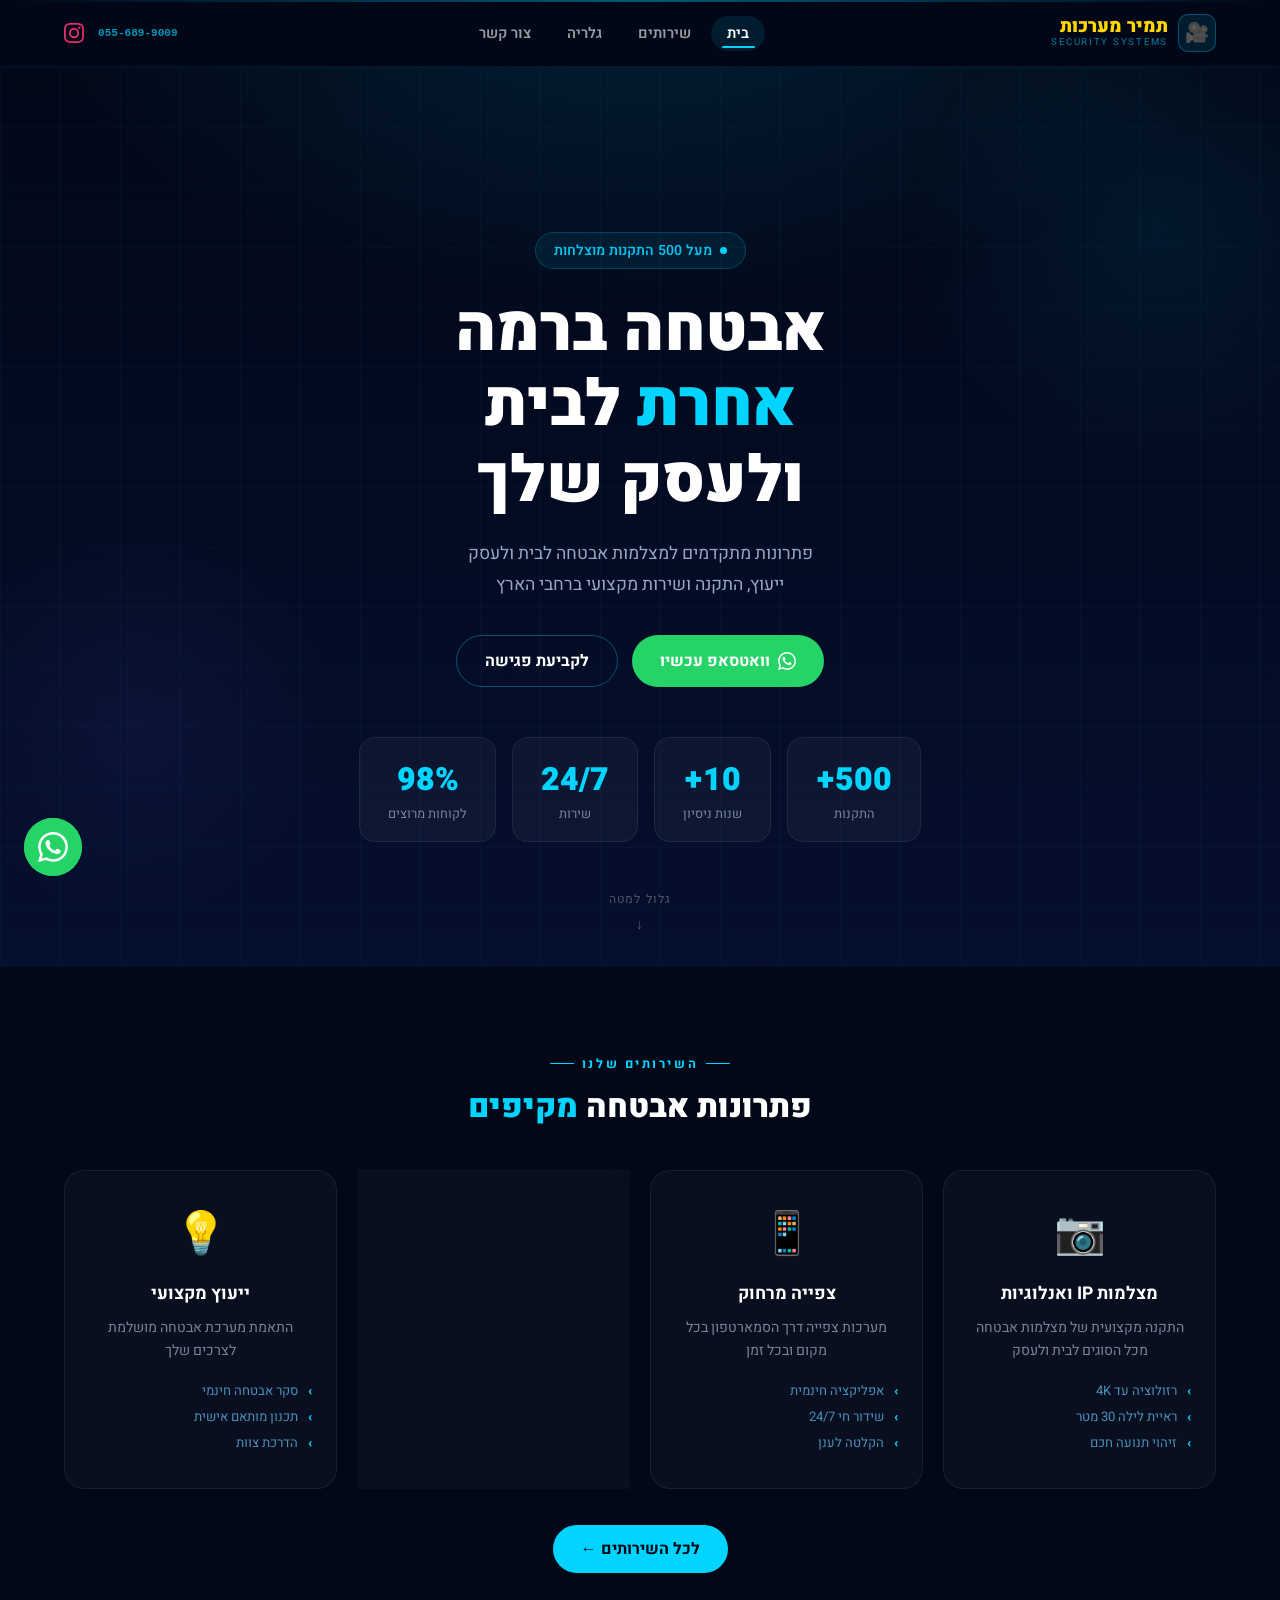
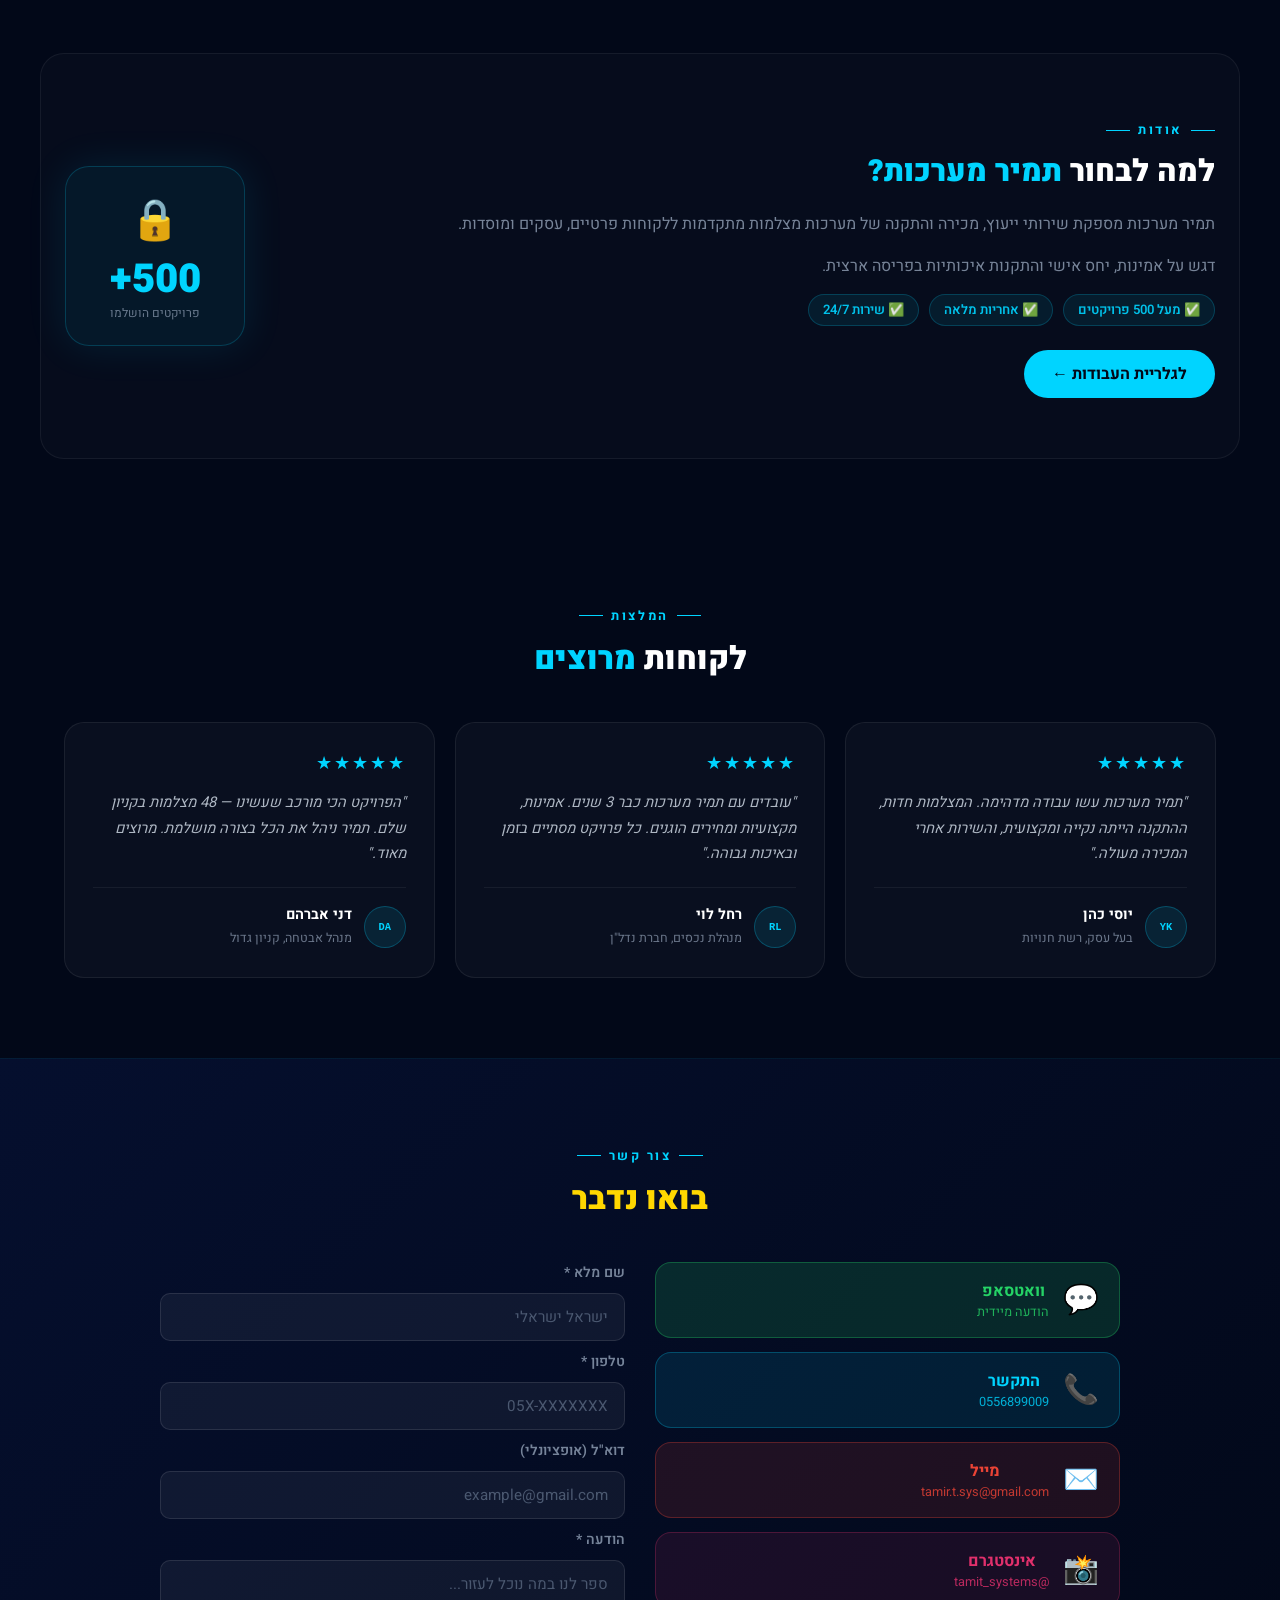
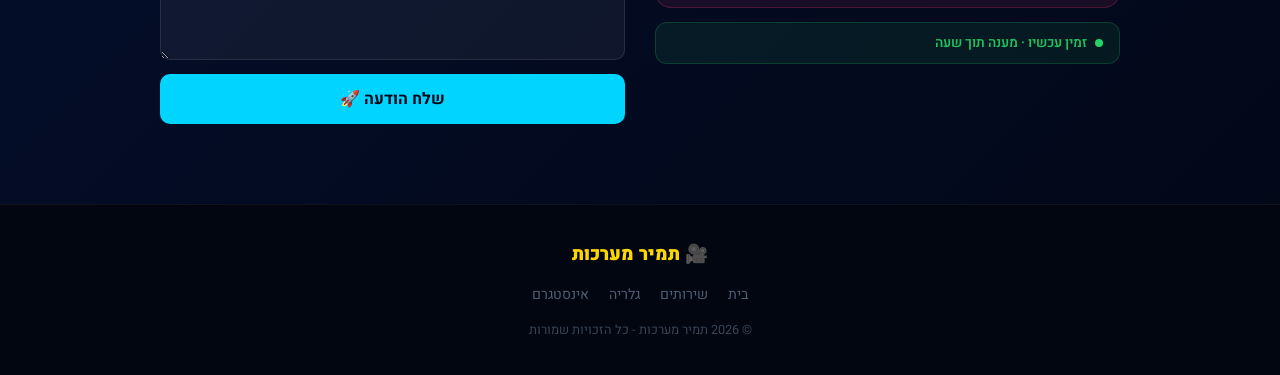
==== commit 64381b36: "Add files via upload" ====
--- a/index.html
+++ b/index.html
@@ -4,9 +4,288 @@
   <meta charset="UTF-8">
   <meta name="viewport" content="width=device-width,initial-scale=1.0">
   <title>תמיר מערכות - התקנת מצלמות אבטחה</title>
+  <meta name="description" content="פתרונות אבטחה מתקדמים לבית ולעסק. התקנת מצלמות IP, מערכות ניטור, ושירות 24/7.">
+  <link rel="stylesheet" href="style.css">
+  <link href="https://fonts.googleapis.com/css2?family=Heebo:wght@300;400;600;700;900&display=swap" rel="stylesheet">
 </head>
 <body>
-  <h1>הקובץ נשמר בהצלחה ✅</h1>
-  <p>הדבק כאן את קוד ה־HTML המלא שלך או השתמש בקובץ המצורף.</p>
+
+  <!-- סריקת רקע -->
+  <div class="scan-line"></div>
+
+  <!-- כפתור וואטסאפ צף -->
+  <a href="https://wa.me/972556899009?text=שלום%20תמיר%20מערכות,%20אני%20מעוניין%20בשירותי%20מצלמות%20אבטחה"
+     class="whatsapp-float" target="_blank" title="שלח הודעה בוואטסאפ">
+    <span class="wa-pulse"></span>
+    <svg viewBox="0 0 24 24" fill="currentColor"><path d="M17.472 14.382c-.297-.149-1.758-.867-2.03-.967-.273-.099-.471-.148-.67.15-.197.297-.767.966-.94 1.164-.173.199-.347.223-.644.075-.297-.15-1.255-.463-2.39-1.475-.883-.788-1.48-1.761-1.653-2.059-.173-.297-.018-.458.13-.606.134-.133.298-.347.446-.52.149-.174.198-.298.298-.497.099-.198.05-.371-.025-.52-.075-.149-.669-1.612-.916-2.207-.242-.579-.487-.5-.669-.51-.173-.008-.371-.01-.57-.01-.198 0-.52.074-.792.372-.272.297-1.04 1.016-1.04 2.479 0 1.462 1.065 2.875 1.213 3.074.149.198 2.096 3.2 5.077 4.487.709.306 1.262.489 1.694.625.712.227 1.36.195 1.871.118.571-.085 1.758-.719 2.006-1.413.248-.694.248-1.289.173-1.413-.074-.124-.272-.198-.57-.347m-5.421 7.403h-.004a9.87 9.87 0 01-5.031-1.378l-.361-.214-3.741.982.998-3.648-.235-.374a9.86 9.86 0 01-1.51-5.26c.001-5.45 4.436-9.884 9.888-9.884 2.64 0 5.122 1.03 6.988 2.898a9.825 9.825 0 012.893 6.994c-.003 5.45-4.437 9.884-9.885 9.884m8.413-18.297A11.815 11.815 0 0012.05 0C5.495 0 .16 5.335.157 11.892c0 2.096.547 4.142 1.588 5.945L.057 24l6.305-1.654a11.882 11.882 0 005.683 1.448h.005c6.554 0 11.89-5.335 11.893-11.893a11.821 11.821 0 00-3.48-8.413z"/></svg>
+  </a>
+
+  <!-- HEADER -->
+  <header id="main-header">
+    <div class="header-inner">
+      <div class="logo">
+        <div class="logo-icon-wrap">🎥</div>
+        <div class="logo-texts">
+          <span class="logo-text">תמיר מערכות</span>
+          <span class="logo-sub">SECURITY SYSTEMS</span>
+        </div>
+      </div>
+      <nav>
+        <a href="index.html" class="active">בית</a>
+        <a href="services.html">שירותים</a>
+        <a href="gallery.html">גלריה</a>
+        <a href="#contact">צור קשר</a>
+      </nav>
+      <div class="header-actions">
+        <a href="tel:0556899009" class="header-phone">055-689-9009</a>
+        <a href="https://www.instagram.com/tamit_systems" target="_blank" class="insta-header" title="אינסטגרם">
+          <svg viewBox="0 0 24 24" fill="currentColor" width="20" height="20"><path d="M12 2.163c3.204 0 3.584.012 4.85.07 3.252.148 4.771 1.691 4.919 4.919.058 1.265.069 1.645.069 4.849 0 3.205-.012 3.584-.069 4.849-.149 3.225-1.664 4.771-4.919 4.919-1.266.058-1.644.07-4.85.07-3.204 0-3.584-.012-4.849-.07-3.26-.149-4.771-1.699-4.919-4.92-.058-1.265-.07-1.644-.07-4.849 0-3.204.013-3.583.07-4.849.149-3.227 1.664-4.771 4.919-4.919 1.266-.057 1.645-.069 4.849-.069zM12 0C8.741 0 8.333.014 7.053.072 2.695.272.273 2.69.073 7.052.014 8.333 0 8.741 0 12c0 3.259.014 3.668.072 4.948.2 4.358 2.618 6.78 6.98 6.98C8.333 23.986 8.741 24 12 24c3.259 0 3.668-.014 4.948-.072 4.354-.2 6.782-2.618 6.979-6.98.059-1.28.073-1.689.073-4.948 0-3.259-.014-3.667-.072-4.947-.196-4.354-2.617-6.78-6.979-6.98C15.668.014 15.259 0 12 0zm0 5.838a6.162 6.162 0 100 12.324 6.162 6.162 0 000-12.324zM12 16a4 4 0 110-8 4 4 0 010 8zm6.406-11.845a1.44 1.44 0 100 2.881 1.44 1.44 0 000-2.881z"/></svg>
+        </a>
+      </div>
+      <!-- Mobile menu button -->
+      <button class="mobile-menu-btn" id="mobileMenuBtn" aria-label="תפריט">
+        <span></span><span></span><span></span>
+      </button>
+    </div>
+    <!-- Mobile Menu -->
+    <div class="mobile-menu" id="mobileMenu">
+      <a href="index.html" onclick="closeMobileMenu()">בית</a>
+      <a href="services.html" onclick="closeMobileMenu()">שירותים</a>
+      <a href="gallery.html" onclick="closeMobileMenu()">גלריה</a>
+      <a href="#contact" onclick="closeMobileMenu()">צור קשר</a>
+      <a href="https://wa.me/972556899009?text=שלום%20תמיר%20מערכות,%20אני%20מעוניין%20בשירותי%20מצלמות%20אבטחה" class="mobile-wa" target="_blank">💬 וואטסאפ</a>
+    </div>
+  </header>
+
+  <!-- HERO -->
+  <section class="hero" id="hero">
+    <!-- Ambient orbs -->
+    <div class="orb orb-1"></div>
+    <div class="orb orb-2"></div>
+    <div class="grid-bg"></div>
+
+    <div class="hero-content">
+      <div class="hero-badge animate-fade-up">
+        <span class="badge-dot"></span>
+        מעל 500 התקנות מוצלחות
+      </div>
+      <h1 class="animate-fade-up delay-1">
+        אבטחה ברמה<br>
+        <span class="highlight-neon">אחרת</span> לבית<br>
+        ולעסק שלך
+      </h1>
+      <p class="animate-fade-up delay-2">
+        פתרונות מתקדמים למצלמות אבטחה לבית ולעסק<br>
+        ייעוץ, התקנה ושירות מקצועי ברחבי הארץ
+      </p>
+      <div class="hero-btns animate-fade-up delay-3">
+        <a href="https://wa.me/972556899009?text=שלום%20תמיר%20מערכות,%20אני%20מעוניין%20בשירותי%20מצלמות%20אבטחה"
+           class="btn-wa" target="_blank">
+          <svg viewBox="0 0 24 24" fill="currentColor" width="18" height="18"><path d="M17.472 14.382c-.297-.149-1.758-.867-2.03-.967-.273-.099-.471-.148-.67.15-.197.297-.767.966-.94 1.164-.173.199-.347.223-.644.075-.297-.15-1.255-.463-2.39-1.475-.883-.788-1.48-1.761-1.653-2.059-.173-.297-.018-.458.13-.606.134-.133.298-.347.446-.52.149-.174.198-.298.298-.497.099-.198.05-.371-.025-.52-.075-.149-.669-1.612-.916-2.207-.242-.579-.487-.5-.669-.51-.173-.008-.371-.01-.57-.01-.198 0-.52.074-.792.372-.272.297-1.04 1.016-1.04 2.479 0 1.462 1.065 2.875 1.213 3.074.149.198 2.096 3.2 5.077 4.487.709.306 1.262.489 1.694.625.712.227 1.36.195 1.871.118.571-.085 1.758-.719 2.006-1.413.248-.694.248-1.289.173-1.413-.074-.124-.272-.198-.57-.347m-5.421 7.403h-.004a9.87 9.87 0 01-5.031-1.378l-.361-.214-3.741.982.998-3.648-.235-.374a9.86 9.86 0 01-1.51-5.26c.001-5.45 4.436-9.884 9.888-9.884 2.64 0 5.122 1.03 6.988 2.898a9.825 9.825 0 012.893 6.994c-.003 5.45-4.437 9.884-9.885 9.884m8.413-18.297A11.815 11.815 0 0012.05 0C5.495 0 .16 5.335.157 11.892c0 2.096.547 4.142 1.588 5.945L.057 24l6.305-1.654a11.882 11.882 0 005.683 1.448h.005c6.554 0 11.89-5.335 11.893-11.893a11.821 11.821 0 00-3.48-8.413z"/></svg>
+          וואטסאפ עכשיו
+        </a>
+        <a href="#contact" class="btn-outline">לקביעת פגישה</a>
+      </div>
+    </div>
+
+    <div class="hero-stats animate-fade-up delay-4">
+      <div class="stat glass-card">
+        <span class="stat-num">500+</span>
+        <span class="stat-label">התקנות</span>
+      </div>
+      <div class="stat glass-card">
+        <span class="stat-num">10+</span>
+        <span class="stat-label">שנות ניסיון</span>
+      </div>
+      <div class="stat glass-card">
+        <span class="stat-num">24/7</span>
+        <span class="stat-label">שירות</span>
+      </div>
+      <div class="stat glass-card">
+        <span class="stat-num">98%</span>
+        <span class="stat-label">לקוחות מרוצים</span>
+      </div>
+    </div>
+
+    <div class="scroll-indicator">
+      <span class="scroll-text">גלול למטה</span>
+      <div class="scroll-arrow">↓</div>
+    </div>
+  </section>
+
+  <!-- SERVICES -->
+  <section class="section-cards">
+    <div class="section-label animate-on-scroll">השירותים שלנו</div>
+    <h2 class="section-title animate-on-scroll">פתרונות אבטחה <span class="neon-text">מקיפים</span></h2>
+    <div class="cards">
+      <div class="card animate-on-scroll">
+        <div class="card-icon">📷</div>
+        <h3>מצלמות IP ואנלוגיות</h3>
+        <p>התקנה מקצועית של מצלמות אבטחה מכל הסוגים לבית ולעסק</p>
+        <ul class="card-features">
+          <li>רזולוציה עד 4K</li>
+          <li>ראיית לילה 30 מטר</li>
+          <li>זיהוי תנועה חכם</li>
+        </ul>
+      </div>
+      <div class="card animate-on-scroll">
+        <div class="card-icon">📱</div>
+        <h3>צפייה מרחוק</h3>
+        <p>מערכות צפייה דרך הסמארטפון בכל מקום ובכל זמן</p>
+        <ul class="card-features">
+          <li>אפליקציה חינמית</li>
+          <li>שידור חי 24/7</li>
+          <li>הקלטה לענן</li>
+        </ul>
+      </div>
+      <div class="card animate-on-scroll">
+        <div class="card-icon">🔧</div>
+        <h3>שירות ותחזוקה</h3>
+        <p>תחזוקה שוטפת ושירות מהיר לכל תקלה</p>
+        <ul class="card-features">
+          <li>שירות חירום 24/7</li>
+          <li>הגעה לכל הארץ</li>
+          <li>אחריות 3 שנים</li>
+        </ul>
+      </div>
+      <div class="card animate-on-scroll">
+        <div class="card-icon">💡</div>
+        <h3>ייעוץ מקצועי</h3>
+        <p>התאמת מערכת אבטחה מושלמת לצרכים שלך</p>
+        <ul class="card-features">
+          <li>סקר אבטחה חינמי</li>
+          <li>תכנון מותאם אישית</li>
+          <li>הדרכת צוות</li>
+        </ul>
+      </div>
+    </div>
+    <div class="center-btn">
+      <a href="services.html" class="btn-primary">לכל השירותים ←</a>
+    </div>
+  </section>
+
+  <!-- ABOUT -->
+  <section class="section-about animate-on-scroll">
+    <div class="about-text">
+      <div class="section-label">אודות</div>
+      <h2>למה לבחור <span class="neon-text">תמיר מערכות?</span></h2>
+      <p>תמיר מערכות מספקת שירותי ייעוץ, מכירה והתקנה של מערכות מצלמות מתקדמות ללקוחות פרטיים, עסקים ומוסדות.</p>
+      <p>דגש על אמינות, יחס אישי והתקנות איכותיות בפריסה ארצית.</p>
+      <div class="about-badges">
+        <span class="badge">✅ מעל 500 פרויקטים</span>
+        <span class="badge">✅ אחריות מלאה</span>
+        <span class="badge">✅ שירות 24/7</span>
+      </div>
+      <a href="gallery.html" class="btn-primary">לגלריית העבודות ←</a>
+    </div>
+    <div class="about-visual">
+      <div class="about-glow-card">
+        <div class="about-icon">🔒</div>
+        <div class="about-stat-big">500+</div>
+        <div class="about-stat-label">פרויקטים הושלמו</div>
+      </div>
+    </div>
+  </section>
+
+  <!-- TESTIMONIALS -->
+  <section class="section-testimonials">
+    <div class="section-label animate-on-scroll">המלצות</div>
+    <h2 class="section-title animate-on-scroll">לקוחות <span class="neon-text">מרוצים</span></h2>
+    <div class="testimonials-grid">
+      <div class="testimonial-card animate-on-scroll">
+        <div class="stars">★★★★★</div>
+        <p>"תמיר מערכות עשו עבודה מדהימה. המצלמות חדות, ההתקנה הייתה נקייה ומקצועית, והשירות אחרי המכירה מעולה."</p>
+        <div class="testimonial-author">
+          <div class="author-avatar">YK</div>
+          <div>
+            <strong>יוסי כהן</strong>
+            <small>בעל עסק, רשת חנויות</small>
+          </div>
+        </div>
+      </div>
+      <div class="testimonial-card animate-on-scroll">
+        <div class="stars">★★★★★</div>
+        <p>"עובדים עם תמיר מערכות כבר 3 שנים. אמינות, מקצועיות ומחירים הוגנים. כל פרויקט מסתיים בזמן ובאיכות גבוהה."</p>
+        <div class="testimonial-author">
+          <div class="author-avatar">RL</div>
+          <div>
+            <strong>רחל לוי</strong>
+            <small>מנהלת נכסים, חברת נדל"ן</small>
+          </div>
+        </div>
+      </div>
+      <div class="testimonial-card animate-on-scroll">
+        <div class="stars">★★★★★</div>
+        <p>"הפרויקט הכי מורכב שעשינו — 48 מצלמות בקניון שלם. תמיר ניהל את הכל בצורה מושלמת. מרוצים מאוד."</p>
+        <div class="testimonial-author">
+          <div class="author-avatar">DA</div>
+          <div>
+            <strong>דני אברהם</strong>
+            <small>מנהל אבטחה, קניון גדול</small>
+          </div>
+        </div>
+      </div>
+    </div>
+  </section>
+
+  <!-- CONTACT -->
+  <section id="contact" class="section-contact">
+    <div class="section-label animate-on-scroll">צור קשר</div>
+    <h2 class="section-title animate-on-scroll">בואו <span class="neon-text-gold">נדבר</span></h2>
+    <div class="contact-grid">
+      <div class="contact-btns animate-on-scroll">
+        <a href="https://wa.me/972556899009?text=שלום%20תמיר%20מערכות,%20אני%20מעוניין%20בשירותי%20מצלמות%20אבטחה" class="big-btn wa" target="_blank">
+          <span class="big-btn-icon">💬</span>
+          <span class="big-btn-text"><strong>וואטסאפ</strong><small>הודעה מיידית</small></span>
+        </a>
+        <a href="tel:0556899009" class="big-btn phone">
+          <span class="big-btn-icon">📞</span>
+          <span class="big-btn-text"><strong>התקשר</strong><small>0556899009</small></span>
+        </a>
+        <a href="mailto:tamir.t.sys@gmail.com" class="big-btn email">
+          <span class="big-btn-icon">✉️</span>
+          <span class="big-btn-text"><strong>מייל</strong><small>tamir.t.sys@gmail.com</small></span>
+        </a>
+        <a href="https://www.instagram.com/tamit_systems" target="_blank" class="big-btn insta">
+          <span class="big-btn-icon">📸</span>
+          <span class="big-btn-text"><strong>אינסטגרם</strong><small>@tamit_systems</small></span>
+        </a>
+        <div class="available-badge">
+          <span class="online-dot"></span>
+          זמין עכשיו · מענה תוך שעה
+        </div>
+      </div>
+      <div class="contact-form-wrap animate-on-scroll">
+        <form id="contact-form">
+          <label>שם מלא *</label>
+          <input type="text" id="name" required placeholder="ישראל ישראלי">
+          <label>טלפון *</label>
+          <input type="tel" id="phone" required placeholder="05X-XXXXXXX">
+          <label>דוא"ל (אופציונלי)</label>
+          <input type="email" id="email" placeholder="example@gmail.com">
+          <label>הודעה *</label>
+          <textarea id="msg" required placeholder="ספר לנו במה נוכל לעזור..."></textarea>
+          <button type="submit">שלח הודעה 🚀</button>
+        </form>
+        <div id="success-message" style="display:none;">✅ ההודעה נשלחה! נחזור אליך בהקדם.</div>
+      </div>
+    </div>
+  </section>
+
+  <!-- FOOTER -->
+  <footer>
+    <div class="footer-inner">
+      <div class="footer-logo">🎥 תמיר מערכות</div>
+      <div class="footer-links">
+        <a href="index.html">בית</a>
+        <a href="services.html">שירותים</a>
+        <a href="gallery.html">גלריה</a>
+        <a href="https://www.instagram.com/tamit_systems" target="_blank">אינסטגרם</a>
+      </div>
+      <div class="footer-copy">&copy; 2026 תמיר מערכות - כל הזכויות שמורות</div>
+    </div>
+  </footer>
+
+  <script src="script.js"></script>
 </body>
-</html>+</html>
--- a/style.css
+++ b/style.css
@@ -0,0 +1,775 @@
+/* === RESET & BASE === */
+* { box-sizing: border-box; margin: 0; padding: 0; }
+
+body {
+  font-family: 'Heebo', 'Helvetica Neue', Arial, sans-serif;
+  background: #020818;
+  color: #e2e8f0;
+  direction: rtl;
+  overflow-x: hidden;
+  -webkit-font-smoothing: antialiased;
+}
+
+/* === SCAN LINE === */
+@keyframes scanMove {
+  0% { transform: translateY(-100px); }
+  100% { transform: translateY(calc(100vh + 100px)); }
+}
+.scan-line {
+  position: fixed;
+  top: 0; left: 0; right: 0;
+  height: 2px;
+  background: linear-gradient(90deg, transparent, rgba(0,212,255,0.4), transparent);
+  animation: scanMove 8s linear infinite;
+  pointer-events: none;
+  z-index: 9999;
+}
+
+/* === ANIMATIONS === */
+@keyframes fadeUp {
+  from { opacity: 0; transform: translateY(30px); }
+  to   { opacity: 1; transform: translateY(0); }
+}
+@keyframes waPulse {
+  0%, 100% { transform: scale(1); box-shadow: 0 4px 20px rgba(37,211,102,0.5); }
+  50%       { transform: scale(1.07); box-shadow: 0 8px 40px rgba(37,211,102,0.7); }
+}
+@keyframes ping {
+  0%   { transform: scale(1); opacity: 0.6; }
+  100% { transform: scale(2.2); opacity: 0; }
+}
+@keyframes glow {
+  from { text-shadow: 0 0 10px rgba(0,212,255,0.4); }
+  to   { text-shadow: 0 0 25px rgba(0,212,255,0.9), 0 0 50px rgba(0,212,255,0.3); }
+}
+@keyframes float {
+  0%, 100% { transform: translateY(0); }
+  50%       { transform: translateY(-10px); }
+}
+@keyframes scrollBounce {
+  0%, 100% { transform: translateY(0); opacity: 1; }
+  50%       { transform: translateY(6px); opacity: 0.5; }
+}
+
+.animate-fade-up {
+  opacity: 0;
+  animation: fadeUp 0.7s ease forwards;
+}
+.delay-1 { animation-delay: 0.15s; }
+.delay-2 { animation-delay: 0.30s; }
+.delay-3 { animation-delay: 0.45s; }
+.delay-4 { animation-delay: 0.60s; }
+
+.animate-on-scroll {
+  opacity: 0;
+  transform: translateY(28px);
+  transition: opacity 0.65s ease, transform 0.65s ease;
+}
+.animate-on-scroll.visible {
+  opacity: 1;
+  transform: translateY(0);
+}
+
+/* === WHATSAPP FLOAT === */
+.whatsapp-float {
+  position: fixed;
+  bottom: 24px; left: 24px;
+  width: 58px; height: 58px;
+  background: #25d366;
+  border-radius: 50%;
+  display: flex; align-items: center; justify-content: center;
+  color: #fff;
+  z-index: 998;
+  animation: waPulse 2.5s ease-in-out infinite;
+  text-decoration: none;
+}
+.whatsapp-float svg { width: 30px; height: 30px; position: relative; z-index: 2; }
+.wa-pulse {
+  position: absolute;
+  inset: 0; border-radius: 50%;
+  background: #25d366;
+  animation: ping 2s ease-out infinite;
+}
+
+/* === HEADER === */
+#main-header {
+  position: sticky; top: 0; z-index: 100;
+  background: rgba(2, 8, 24, 0.85);
+  backdrop-filter: blur(20px);
+  -webkit-backdrop-filter: blur(20px);
+  border-bottom: 1px solid rgba(0,212,255,0.08);
+  transition: all 0.4s ease;
+}
+#main-header.scrolled {
+  background: rgba(2, 8, 24, 0.97);
+  border-bottom-color: rgba(0,212,255,0.15);
+  box-shadow: 0 4px 30px rgba(0,0,0,0.5);
+}
+.header-inner {
+  max-width: 1200px; margin: 0 auto;
+  padding: 14px 24px;
+  display: flex; align-items: center; gap: 20px;
+}
+
+/* Logo */
+.logo { display: flex; align-items: center; gap: 10px; cursor: pointer; text-decoration: none; }
+.logo-icon-wrap {
+  width: 38px; height: 38px;
+  background: rgba(0,212,255,0.1);
+  border: 1px solid rgba(0,212,255,0.3);
+  border-radius: 10px;
+  display: flex; align-items: center; justify-content: center;
+  font-size: 1.2em;
+}
+.logo-texts { display: flex; flex-direction: column; line-height: 1; }
+.logo-text { color: #ffd700; font-size: 1.15em; font-weight: 900; }
+.logo-sub { color: rgba(0,212,255,0.6); font-size: 0.6em; letter-spacing: 0.18em; margin-top: 2px; }
+
+/* Nav */
+nav { display: flex; gap: 4px; flex: 1; justify-content: center; flex-wrap: wrap; }
+nav a {
+  color: rgba(255,255,255,0.6);
+  text-decoration: none;
+  font-weight: 600;
+  padding: 7px 16px;
+  border-radius: 20px;
+  transition: all 0.25s;
+  font-size: 0.92em;
+  position: relative;
+}
+nav a::after {
+  content: '';
+  position: absolute; bottom: 3px; left: 50%; right: 50%;
+  height: 2px; background: #00d4ff; border-radius: 2px;
+  transition: all 0.3s;
+}
+nav a:hover { color: #fff; background: rgba(0,212,255,0.08); }
+nav a:hover::after, nav a.active::after { left: 20%; right: 20%; }
+nav a.active { color: #fff; background: rgba(0,212,255,0.1); }
+
+/* Header actions */
+.header-actions { display: flex; align-items: center; gap: 14px; }
+.header-phone {
+  color: rgba(0,212,255,0.7);
+  font-size: 0.85em; font-weight: 600;
+  text-decoration: none; font-family: monospace;
+  transition: color 0.2s;
+}
+.header-phone:hover { color: #00d4ff; }
+.insta-header { color: #e1306c; transition: transform 0.2s; display: flex; }
+.insta-header:hover { transform: scale(1.15); }
+
+/* Mobile menu button */
+.mobile-menu-btn {
+  display: none;
+  flex-direction: column; gap: 5px;
+  background: none; border: none; cursor: pointer; padding: 6px;
+}
+.mobile-menu-btn span {
+  display: block; width: 24px; height: 2px;
+  background: rgba(255,255,255,0.8);
+  border-radius: 2px; transition: all 0.3s;
+}
+.mobile-menu-btn.open span:nth-child(1) { transform: rotate(45deg) translate(5px, 5px); }
+.mobile-menu-btn.open span:nth-child(2) { opacity: 0; }
+.mobile-menu-btn.open span:nth-child(3) { transform: rotate(-45deg) translate(5px, -5px); }
+
+/* Mobile menu overlay */
+.mobile-menu {
+  display: none;
+  flex-direction: column;
+  background: rgba(2, 8, 24, 0.98);
+  padding: 20px 24px;
+  border-top: 1px solid rgba(0,212,255,0.1);
+  gap: 4px;
+}
+.mobile-menu.open { display: flex; }
+.mobile-menu a {
+  color: rgba(255,255,255,0.7);
+  text-decoration: none;
+  font-weight: 600;
+  padding: 12px 16px;
+  border-radius: 10px;
+  font-size: 1.05em;
+  transition: all 0.2s;
+}
+.mobile-menu a:hover { color: #fff; background: rgba(0,212,255,0.1); }
+.mobile-menu .mobile-wa {
+  margin-top: 8px;
+  background: #25d366; color: #fff;
+  text-align: center; border-radius: 12px; padding: 14px;
+  font-weight: 700; font-size: 1.05em;
+}
+
+/* === HERO === */
+.hero {
+  min-height: 100vh;
+  display: flex; flex-direction: column;
+  align-items: center; justify-content: center;
+  text-align: center; padding: 100px 20px 60px;
+  position: relative; overflow: hidden;
+  background: radial-gradient(ellipse 80% 60% at 50% -10%, rgba(0,212,255,0.12) 0%, transparent 60%),
+              linear-gradient(180deg, #020818 0%, #050f2e 100%);
+}
+
+/* Grid background */
+.grid-bg {
+  position: absolute; inset: 0; pointer-events: none;
+  background-image:
+    linear-gradient(rgba(0,212,255,0.03) 1px, transparent 1px),
+    linear-gradient(90deg, rgba(0,212,255,0.03) 1px, transparent 1px);
+  background-size: 60px 60px;
+}
+
+/* Ambient orbs */
+.orb {
+  position: absolute; border-radius: 50%; pointer-events: none;
+}
+.orb-1 {
+  width: 500px; height: 500px;
+  top: -10%; right: -10%;
+  background: radial-gradient(circle, rgba(0,212,255,0.07) 0%, transparent 70%);
+  animation: float 10s ease-in-out infinite;
+}
+.orb-2 {
+  width: 400px; height: 400px;
+  bottom: 5%; left: -5%;
+  background: radial-gradient(circle, rgba(99,102,241,0.07) 0%, transparent 70%);
+  animation: float 12s ease-in-out infinite reverse;
+}
+
+.hero-content { position: relative; z-index: 2; max-width: 700px; }
+
+/* Badge */
+.hero-badge {
+  display: inline-flex; align-items: center; gap: 8px;
+  background: rgba(0,212,255,0.08);
+  border: 1px solid rgba(0,212,255,0.2);
+  color: rgba(0,212,255,0.9);
+  padding: 7px 18px; border-radius: 30px;
+  font-size: 0.88em; font-weight: 600;
+  margin-bottom: 24px;
+}
+.badge-dot {
+  width: 7px; height: 7px; border-radius: 50%;
+  background: #00d4ff;
+  animation: ping 2s ease-out infinite;
+}
+
+.hero h1 {
+  font-size: clamp(2.4em, 5vw, 4em);
+  font-weight: 900; line-height: 1.18;
+  margin-bottom: 20px; color: #fff;
+}
+.highlight-neon {
+  color: #00d4ff;
+  animation: glow 2.5s ease-in-out infinite alternate;
+}
+.hero p {
+  font-size: 1.1em; color: rgba(176,196,222,0.85);
+  line-height: 1.75; margin-bottom: 34px;
+}
+.hero-btns {
+  display: flex; gap: 14px; justify-content: center;
+  flex-wrap: wrap; margin-bottom: 50px;
+}
+
+/* Stats */
+.hero-stats {
+  display: flex; gap: 16px; justify-content: center;
+  flex-wrap: wrap; position: relative; z-index: 2;
+}
+.stat.glass-card {
+  background: rgba(255,255,255,0.04);
+  backdrop-filter: blur(12px);
+  border: 1px solid rgba(255,255,255,0.07);
+  border-radius: 16px; padding: 18px 28px;
+  text-align: center; min-width: 110px;
+  transition: all 0.3s;
+}
+.stat.glass-card:hover {
+  border-color: rgba(0,212,255,0.25);
+  transform: translateY(-4px);
+}
+.stat-num { display: block; font-size: 2em; font-weight: 900; color: #00d4ff; }
+.stat-label { display: block; font-size: 0.8em; color: rgba(148,163,184,0.8); margin-top: 2px; }
+
+/* Scroll indicator */
+.scroll-indicator {
+  position: absolute; bottom: 32px; left: 50%; transform: translateX(-50%);
+  display: flex; flex-direction: column; align-items: center; gap: 6px;
+  color: rgba(255,255,255,0.3); font-size: 0.75em; letter-spacing: 0.1em;
+}
+.scroll-arrow { animation: scrollBounce 1.5s ease-in-out infinite; font-size: 1.2em; }
+
+/* === BUTTONS === */
+.btn-wa {
+  display: inline-flex; align-items: center; gap: 8px;
+  background: #25d366; color: #fff;
+  padding: 13px 28px; border-radius: 30px;
+  font-weight: 700; text-decoration: none; font-size: 1em;
+  transition: all 0.25s;
+}
+.btn-wa:hover {
+  background: #1da851; transform: translateY(-2px);
+  box-shadow: 0 6px 24px rgba(37,211,102,0.4);
+}
+.btn-outline {
+  display: inline-flex; align-items: center; gap: 8px;
+  background: transparent; color: #fff;
+  padding: 13px 28px; border-radius: 30px;
+  font-weight: 700; text-decoration: none; font-size: 1em;
+  border: 1.5px solid rgba(0,212,255,0.35);
+  transition: all 0.25s;
+}
+.btn-outline:hover {
+  border-color: #00d4ff; background: rgba(0,212,255,0.08);
+  box-shadow: 0 0 20px rgba(0,212,255,0.15);
+}
+.btn-primary {
+  display: inline-flex; align-items: center; gap: 6px;
+  background: #00d4ff; color: #020818;
+  padding: 12px 28px; border-radius: 30px;
+  font-weight: 700; text-decoration: none; font-size: 1em;
+  transition: all 0.25s;
+}
+.btn-primary:hover {
+  background: #00b8e0; transform: translateY(-2px);
+  box-shadow: 0 0 24px rgba(0,212,255,0.35);
+}
+
+/* === SECTION LABEL === */
+.section-label {
+  display: inline-flex; align-items: center; gap: 8px;
+  color: #00d4ff; font-size: 0.8em;
+  letter-spacing: 0.2em; text-transform: uppercase;
+  font-weight: 700; margin-bottom: 10px;
+}
+.section-label::before, .section-label::after {
+  content: ''; display: inline-block;
+  width: 24px; height: 1px; background: #00d4ff;
+}
+
+/* === SECTION TITLES === */
+.section-title {
+  font-size: 2em; font-weight: 900;
+  color: #fff; margin-bottom: 40px;
+  text-align: center;
+}
+.neon-text { color: #00d4ff; }
+.neon-text-gold { color: #ffd700; }
+
+/* === SERVICE CARDS === */
+.section-cards {
+  max-width: 1200px; margin: 0 auto; padding: 80px 24px;
+  text-align: center;
+}
+.cards {
+  display: grid;
+  grid-template-columns: repeat(auto-fit, minmax(240px, 1fr));
+  gap: 20px; margin-bottom: 36px;
+}
+.card {
+  background: rgba(255,255,255,0.03);
+  backdrop-filter: blur(10px);
+  border: 1px solid rgba(255,255,255,0.07);
+  border-radius: 20px; padding: 32px 24px;
+  text-align: center; transition: all 0.35s;
+  position: relative; overflow: hidden;
+}
+.card::before {
+  content: ''; position: absolute;
+  top: 0; left: 0; right: 0; height: 1px;
+  background: linear-gradient(90deg, transparent, rgba(0,212,255,0), transparent);
+  transition: all 0.4s;
+}
+.card:hover {
+  transform: translateY(-8px);
+  border-color: rgba(0,212,255,0.25);
+  box-shadow: 0 12px 40px rgba(0,0,0,0.4), 0 0 30px rgba(0,212,255,0.08);
+}
+.card:hover::before {
+  background: linear-gradient(90deg, transparent, rgba(0,212,255,0.4), transparent);
+}
+.card-icon { font-size: 2.6em; margin-bottom: 16px; }
+.card h3 { font-size: 1.1em; font-weight: 700; margin-bottom: 10px; color: #fff; }
+.card p { font-size: 0.88em; color: rgba(148,163,184,0.8); line-height: 1.65; margin-bottom: 16px; }
+.card-features { list-style: none; padding: 0; text-align: right; }
+.card-features li {
+  font-size: 0.82em; color: rgba(100,200,255,0.7);
+  padding: 3px 0; padding-right: 14px; position: relative;
+}
+.card-features li::before {
+  content: '›'; position: absolute; right: 0;
+  color: #00d4ff; font-weight: 900;
+}
+.center-btn { text-align: center; }
+
+/* === ABOUT === */
+.section-about {
+  max-width: 1200px; margin: 0 auto 60px;
+  padding: 60px 24px;
+  display: flex; align-items: center; gap: 60px;
+  background: rgba(255,255,255,0.02);
+  border: 1px solid rgba(255,255,255,0.06);
+  border-radius: 24px;
+}
+.about-text { flex: 1; }
+.about-text h2 { font-size: 1.9em; font-weight: 900; margin-bottom: 16px; color: #fff; }
+.about-text p { color: rgba(148,163,184,0.8); line-height: 1.75; margin-bottom: 14px; }
+.about-badges { display: flex; flex-wrap: wrap; gap: 10px; margin-bottom: 24px; margin-top: 8px; }
+.badge {
+  background: rgba(0,212,255,0.08);
+  border: 1px solid rgba(0,212,255,0.2);
+  color: rgba(0,212,255,0.9);
+  padding: 5px 14px; border-radius: 20px; font-size: 0.82em; font-weight: 600;
+}
+.about-visual { flex-shrink: 0; }
+.about-glow-card {
+  width: 180px; height: 180px;
+  background: rgba(0,212,255,0.06);
+  border: 1px solid rgba(0,212,255,0.2);
+  border-radius: 24px;
+  display: flex; flex-direction: column;
+  align-items: center; justify-content: center;
+  text-align: center;
+  box-shadow: 0 0 40px rgba(0,212,255,0.1);
+  animation: float 6s ease-in-out infinite;
+}
+.about-icon { font-size: 2.5em; margin-bottom: 10px; }
+.about-stat-big { font-size: 2.5em; font-weight: 900; color: #00d4ff; line-height: 1; }
+.about-stat-label { font-size: 0.75em; color: rgba(148,163,184,0.7); margin-top: 4px; }
+
+/* === TESTIMONIALS === */
+.section-testimonials {
+  max-width: 1200px; margin: 0 auto; padding: 80px 24px;
+  text-align: center;
+}
+.testimonials-grid {
+  display: grid; grid-template-columns: repeat(auto-fit, minmax(280px, 1fr));
+  gap: 20px;
+}
+.testimonial-card {
+  background: rgba(255,255,255,0.03);
+  border: 1px solid rgba(255,255,255,0.07);
+  border-radius: 20px; padding: 28px;
+  text-align: right; transition: all 0.35s;
+  position: relative; overflow: hidden;
+}
+.testimonial-card:hover {
+  transform: translateY(-6px);
+  border-color: rgba(0,212,255,0.2);
+  box-shadow: 0 12px 40px rgba(0,0,0,0.3);
+}
+.stars { color: #00d4ff; font-size: 1.1em; margin-bottom: 14px; letter-spacing: 2px; }
+.testimonial-card p {
+  color: rgba(203,213,225,0.85); font-size: 0.92em;
+  line-height: 1.75; font-style: italic; margin-bottom: 20px;
+}
+.testimonial-author { display: flex; align-items: center; gap: 12px; border-top: 1px solid rgba(255,255,255,0.06); padding-top: 16px; }
+.author-avatar {
+  width: 42px; height: 42px; border-radius: 50%;
+  background: rgba(0,212,255,0.1); border: 1px solid rgba(0,212,255,0.25);
+  display: flex; align-items: center; justify-content: center;
+  font-weight: 700; font-size: 0.8em; color: #00d4ff; font-family: monospace;
+  flex-shrink: 0;
+}
+.testimonial-author strong { display: block; color: #fff; font-size: 0.9em; }
+.testimonial-author small { color: rgba(148,163,184,0.7); font-size: 0.78em; }
+
+/* === PAGE HERO (inner pages) === */
+.page-hero {
+  background: linear-gradient(135deg, #020818 0%, #050f2e 100%);
+  color: #fff; text-align: center;
+  padding: 80px 20px 60px;
+  position: relative; overflow: hidden;
+}
+.page-hero h1 {
+  font-size: clamp(2em, 4vw, 3em);
+  font-weight: 900; margin-bottom: 14px;
+  position: relative; z-index: 2;
+}
+.page-hero p {
+  color: rgba(176,196,222,0.8); font-size: 1.05em;
+  position: relative; z-index: 2;
+}
+.page-hero .section-label { position: relative; z-index: 2; }
+
+/* === SERVICES FULL PAGE === */
+.services-full {
+  max-width: 960px; margin: 0 auto; padding: 60px 24px;
+  display: flex; flex-direction: column; gap: 20px;
+}
+.service-item {
+  background: rgba(255,255,255,0.03);
+  border: 1px solid rgba(255,255,255,0.07);
+  border-radius: 20px; padding: 32px;
+  display: flex; gap: 24px; align-items: flex-start;
+  border-right: 4px solid #00d4ff;
+  transition: all 0.3s;
+}
+.service-item:hover {
+  transform: translateX(-4px);
+  border-color: rgba(0,212,255,0.4);
+  background: rgba(0,212,255,0.03);
+  box-shadow: 0 8px 30px rgba(0,0,0,0.3);
+}
+.service-icon { font-size: 2.5em; flex-shrink: 0; }
+.service-content h2 { font-size: 1.2em; font-weight: 900; margin-bottom: 8px; color: #fff; }
+.service-content p { color: rgba(148,163,184,0.8); line-height: 1.65; margin-bottom: 14px; font-size: 0.95em; }
+.service-content ul { list-style: none; padding: 0; }
+.service-content li { padding: 4px 0; color: rgba(100,200,255,0.8); font-size: 0.92em; }
+
+/* === GALLERY === */
+.gallery-section {
+  max-width: 1200px; margin: 0 auto; padding: 60px 24px;
+}
+.gallery-grid {
+  display: grid;
+  grid-template-columns: repeat(auto-fill, minmax(280px, 1fr));
+  gap: 20px; margin-bottom: 40px;
+}
+.gallery-card {
+  background: rgba(255,255,255,0.03);
+  border: 1px solid rgba(255,255,255,0.07);
+  border-radius: 20px; overflow: hidden;
+  transition: all 0.35s; cursor: pointer;
+}
+.gallery-card:hover {
+  transform: translateY(-8px);
+  border-color: rgba(0,212,255,0.25);
+  box-shadow: 0 16px 40px rgba(0,0,0,0.5);
+}
+.gallery-img {
+  background: linear-gradient(135deg, #050f2e, #0a1a4a);
+  height: 170px;
+  display: flex; align-items: center; justify-content: center;
+  font-size: 4em; transition: transform 0.4s;
+}
+.gallery-card:hover .gallery-img { transform: scale(1.05); }
+.gallery-label {
+  padding: 16px 18px; font-size: 0.9em;
+  font-weight: 600; color: rgba(203,213,225,0.9);
+}
+.gallery-note {
+  text-align: center; padding: 32px;
+  background: linear-gradient(135deg, rgba(225,48,108,0.08), rgba(225,48,108,0.04));
+  border-radius: 20px; border: 1px solid rgba(225,48,108,0.2);
+}
+.gallery-note p { font-size: 1.05em; margin-bottom: 18px; font-weight: 600; color: #fff; }
+.btn-insta {
+  display: inline-block;
+  background: linear-gradient(45deg, #f09433, #e6683c, #dc2743, #cc2366, #bc1888);
+  color: #fff; padding: 12px 28px; border-radius: 30px;
+  font-weight: 700; text-decoration: none; transition: all 0.25s;
+}
+.btn-insta:hover { transform: translateY(-2px); filter: brightness(1.1); box-shadow: 0 6px 24px rgba(220,39,67,0.4); }
+
+/* === CONTACT === */
+.section-contact {
+  background: linear-gradient(135deg, #050f2e 0%, #020818 100%);
+  border-top: 1px solid rgba(0,212,255,0.08);
+  padding: 80px 24px; text-align: center;
+}
+.section-contact .section-title { color: #ffd700; }
+.contact-grid {
+  display: grid; grid-template-columns: 1fr 1fr;
+  gap: 30px; max-width: 960px; margin: 0 auto;
+}
+.contact-btns { display: flex; flex-direction: column; gap: 14px; }
+.big-btn {
+  display: flex; align-items: center; gap: 14px;
+  padding: 16px 20px; border-radius: 16px;
+  text-decoration: none; font-weight: 700; transition: all 0.25s;
+  border: 1px solid transparent;
+}
+.big-btn:hover { transform: translateX(-4px); filter: brightness(1.08); }
+.big-btn-icon { font-size: 1.8em; }
+.big-btn-text { display: flex; flex-direction: column; }
+.big-btn-text strong { font-size: 1em; }
+.big-btn-text small { font-size: 0.8em; opacity: 0.8; font-weight: 400; }
+.big-btn.wa    { background: rgba(37,211,102,0.15); border-color: rgba(37,211,102,0.3); color: #25d366; }
+.big-btn.phone { background: rgba(0,212,255,0.1); border-color: rgba(0,212,255,0.25); color: #00d4ff; }
+.big-btn.email { background: rgba(234,67,53,0.12); border-color: rgba(234,67,53,0.3); color: #ea4335; }
+.big-btn.insta { background: rgba(225,48,108,0.1); border-color: rgba(225,48,108,0.25); color: #e1306c; }
+
+/* Available badge */
+.available-badge {
+  display: flex; align-items: center; gap: 8px;
+  padding: 10px 16px; border-radius: 12px;
+  background: rgba(37,211,102,0.08);
+  border: 1px solid rgba(37,211,102,0.2);
+  color: rgba(37,211,102,0.9); font-size: 0.85em; font-weight: 600;
+}
+.online-dot {
+  width: 8px; height: 8px; border-radius: 50%;
+  background: #25d366; animation: ping 2s ease-out infinite;
+}
+
+/* Contact form */
+.contact-form-wrap { text-align: right; }
+#contact-form { display: flex; flex-direction: column; gap: 10px; }
+#contact-form label { font-weight: 600; font-size: 0.88em; color: rgba(148,163,184,0.8); }
+#contact-form input,
+#contact-form textarea {
+  padding: 12px 16px;
+  border: 1px solid rgba(255,255,255,0.1);
+  border-radius: 10px; font-size: 0.95em;
+  font-family: inherit; direction: rtl;
+  background: rgba(255,255,255,0.05); color: #fff;
+  transition: all 0.25s;
+}
+#contact-form input::placeholder,
+#contact-form textarea::placeholder { color: rgba(100,116,139,0.7); }
+#contact-form input:focus,
+#contact-form textarea:focus {
+  border-color: rgba(0,212,255,0.4); outline: none;
+  background: rgba(0,212,255,0.05);
+  box-shadow: 0 0 0 3px rgba(0,212,255,0.08);
+}
+#contact-form textarea { min-height: 100px; resize: vertical; }
+#contact-form button {
+  background: #00d4ff; color: #020818;
+  border: none; padding: 13px; border-radius: 10px;
+  font-size: 1em; cursor: pointer; font-weight: 700;
+  font-family: inherit; transition: all 0.25s; margin-top: 4px;
+}
+#contact-form button:hover {
+  background: #00b8e0; transform: translateY(-2px);
+  box-shadow: 0 6px 20px rgba(0,212,255,0.3);
+}
+#success-message {
+  background: rgba(37,211,102,0.1);
+  color: #25d366;
+  border: 1px solid rgba(37,211,102,0.3);
+  padding: 14px; border-radius: 10px;
+  margin-top: 12px; font-weight: 600; text-align: center;
+}
+
+/* === ARTICLES PAGE === */
+.articles-section {
+  max-width: 900px; margin: 0 auto; padding: 60px 24px;
+  display: flex; flex-direction: column; gap: 32px;
+}
+.article-card {
+  background: rgba(255,255,255,0.03);
+  border: 1px solid rgba(255,255,255,0.07);
+  border-radius: 24px; padding: 40px;
+  transition: all 0.35s;
+  border-top: 3px solid rgba(0,212,255,0.3);
+}
+.article-card:hover {
+  border-color: rgba(0,212,255,0.2);
+  border-top-color: #00d4ff;
+  box-shadow: 0 16px 50px rgba(0,0,0,0.4), 0 0 30px rgba(0,212,255,0.05);
+  transform: translateY(-3px);
+}
+.article-meta {
+  display: flex; align-items: center; gap: 14px;
+  margin-bottom: 16px; flex-wrap: wrap;
+}
+.article-tag {
+  background: rgba(0,212,255,0.1);
+  border: 1px solid rgba(0,212,255,0.2);
+  color: #00d4ff; padding: 4px 14px;
+  border-radius: 20px; font-size: 0.8em; font-weight: 700;
+}
+.article-read-time { color: rgba(148,163,184,0.6); font-size: 0.82em; }
+.article-card h2 {
+  font-size: 1.5em; font-weight: 900; color: #fff;
+  margin-bottom: 20px; line-height: 1.35;
+}
+.article-content p {
+  color: rgba(203,213,225,0.8); line-height: 1.85;
+  margin-bottom: 16px; font-size: 0.97em;
+}
+.article-content h3 {
+  font-size: 1.1em; font-weight: 700; color: #fff;
+  margin: 24px 0 10px;
+  padding-right: 12px;
+  border-right: 3px solid #00d4ff;
+}
+.article-list {
+  list-style: none; padding: 0; margin-bottom: 16px;
+}
+.article-list li {
+  color: rgba(203,213,225,0.8); font-size: 0.95em;
+  padding: 6px 0 6px 0; padding-right: 20px;
+  position: relative; line-height: 1.6;
+  border-bottom: 1px solid rgba(255,255,255,0.04);
+}
+.article-list li::before {
+  content: '◈'; position: absolute; right: 0;
+  color: #00d4ff; font-size: 0.7em; top: 9px;
+}
+.article-tip {
+  background: rgba(0,212,255,0.06);
+  border: 1px solid rgba(0,212,255,0.15);
+  border-radius: 12px; padding: 16px 20px;
+  color: rgba(203,213,225,0.85); font-size: 0.92em;
+  line-height: 1.65; margin: 20px 0;
+}
+.article-tip strong { color: #00d4ff; }
+.article-cta {
+  display: inline-flex; align-items: center; gap: 8px;
+  margin-top: 24px;
+  background: rgba(0,212,255,0.08);
+  border: 1px solid rgba(0,212,255,0.25);
+  color: #00d4ff; padding: 12px 24px;
+  border-radius: 30px; font-weight: 700;
+  text-decoration: none; font-size: 0.92em;
+  transition: all 0.25s;
+}
+.article-cta:hover {
+  background: rgba(0,212,255,0.15);
+  box-shadow: 0 0 20px rgba(0,212,255,0.2);
+  transform: translateY(-2px);
+}
+
+/* === CTA BANNER === */
+.cta-banner {
+  background: linear-gradient(135deg, #0a1a4a, #050f2e);
+  border-top: 1px solid rgba(0,212,255,0.1);
+  border-bottom: 1px solid rgba(0,212,255,0.1);
+  color: #fff; text-align: center; padding: 60px 24px;
+}
+.cta-banner h2 { font-size: 1.9em; font-weight: 900; margin-bottom: 8px; }
+.cta-btns { display: flex; gap: 14px; justify-content: center; flex-wrap: wrap; margin-top: 24px; }
+
+/* === FOOTER === */
+footer {
+  background: #010610;
+  border-top: 1px solid rgba(255,255,255,0.05);
+  color: rgba(100,116,139,0.8); padding: 36px 24px;
+}
+.footer-inner {
+  max-width: 1200px; margin: 0 auto;
+  display: flex; flex-direction: column; align-items: center;
+  gap: 16px; text-align: center;
+}
+.footer-logo { color: #ffd700; font-size: 1.15em; font-weight: 900; }
+.footer-links { display: flex; gap: 20px; flex-wrap: wrap; justify-content: center; }
+.footer-links a {
+  color: rgba(100,116,139,0.8); text-decoration: none;
+  font-size: 0.88em; transition: color 0.2s;
+}
+.footer-links a:hover { color: #00d4ff; }
+.footer-copy { font-size: 0.8em; color: rgba(71,85,105,0.8); }
+
+/* === RESPONSIVE === */
+@media (max-width: 900px) {
+  .contact-grid { grid-template-columns: 1fr; }
+  .section-about { flex-direction: column; text-align: center; }
+  .about-visual { display: none; }
+}
+@media (max-width: 700px) {
+  .hero h1 { font-size: 2.2em; }
+  nav { display: none; }
+  .header-actions { display: none; }
+  .mobile-menu-btn { display: flex; }
+  .service-item { flex-direction: column; }
+  .article-card { padding: 24px 20px; }
+  .article-card h2 { font-size: 1.25em; }
+  .stat.glass-card { padding: 14px 20px; min-width: 90px; }
+  .hero-stats { gap: 10px; }
+}
